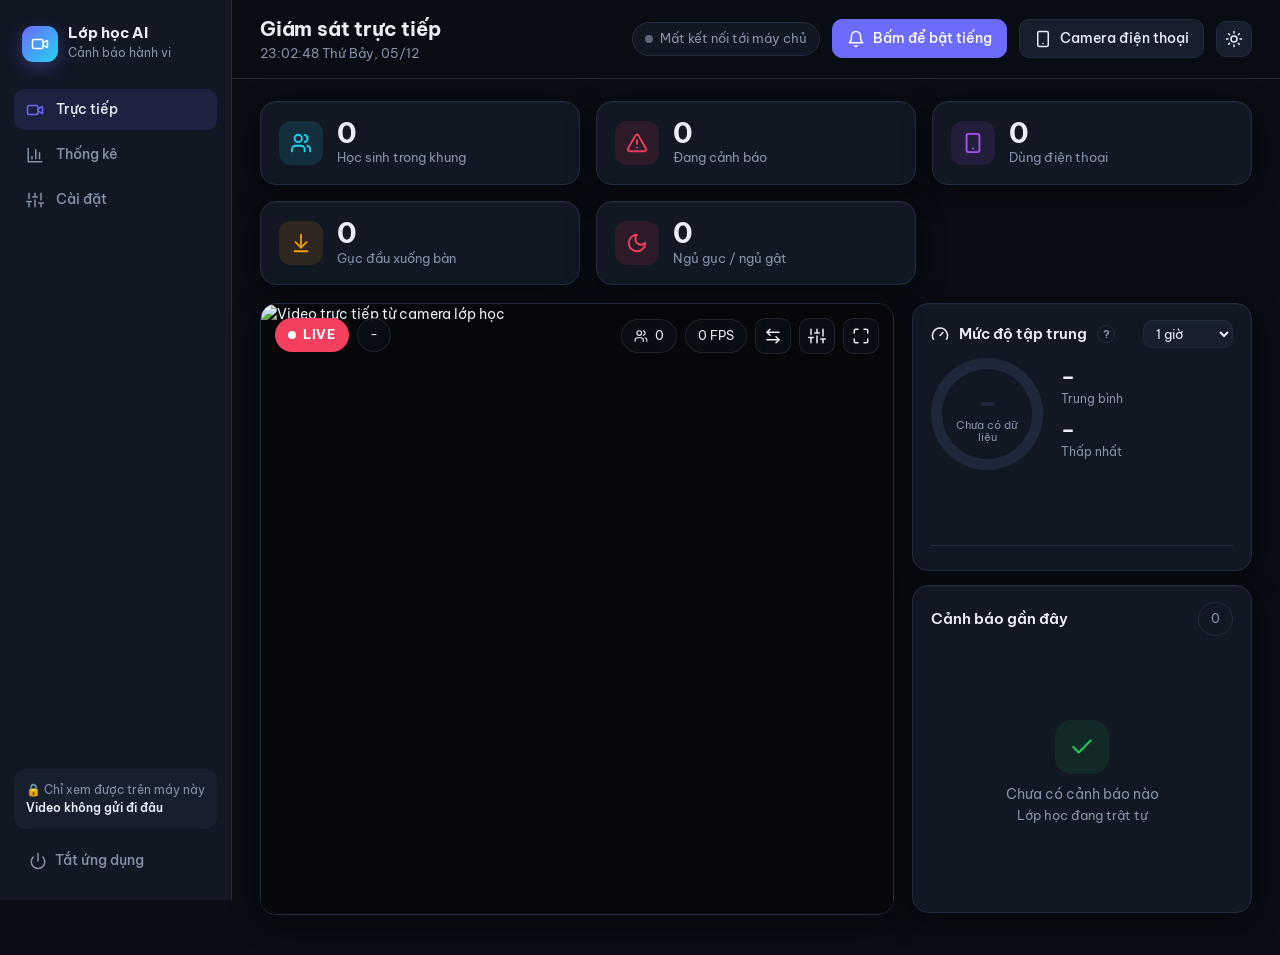
==== web/index.html @ 1ea698a9 "Chỉ số tập trung của lớp (0-100) theo thời gian thực, kèm biểu đồ - Mỗi học sinh chấm 100/50/0 theo " ====
<!doctype html>
<html lang="vi">
<head>
<meta charset="utf-8">
<meta name="viewport" content="width=device-width, initial-scale=1, viewport-fit=cover">
<title>Giám sát lớp học AI</title>
<link rel="preconnect" href="https://fonts.googleapis.com">
<!-- Font tải không chặn: không có Internet thì dùng font hệ thống -->
<link rel="stylesheet" media="print" onload="this.media='all'"
      href="https://fonts.googleapis.com/css2?family=Be+Vietnam+Pro:wght@400;500;600;700&display=swap">
<script>
  try { const t = localStorage.getItem("theme"); if (t) document.documentElement.dataset.theme = t; } catch {}
</script>
<style>
  :root {
    --bg: #090d14; --surface: #111723; --surface-2: #171f2e; --surface-3: #1e283a; --border: #222c3e;
    --text: #e8edf6; --muted: #8592a8; --faint: #5b667a;
    --accent: #6d6afe; --accent-2: #22d3ee; --accent-soft: #6d6afe22;
    --ok: #22c55e; --bad: #f43f5e;
    --phone: #a855f7; --head: #f59e0b; --sleep: #f43f5e;
    --radius: 16px; --shadow: 0 1px 0 #ffffff08 inset, 0 8px 30px #0006;
    color-scheme: dark;
  }
  :root[data-theme="light"] {
    --bg: #f3f5fa; --surface: #ffffff; --surface-2: #f5f7fb; --surface-3: #eceff6; --border: #e3e7ef;
    --text: #0f172a; --muted: #5f6b80; --faint: #98a2b3; --accent-soft: #6d6afe18;
    --shadow: 0 1px 2px #0f172a0d, 0 8px 24px #0f172a0a;
    color-scheme: light;
  }
  * { box-sizing: border-box; }
  html, body { height: 100%; }
  body { margin: 0; background: var(--bg); color: var(--text); font: 14px/1.5 "Be Vietnam Pro", system-ui, -apple-system, "Segoe UI", Roboto, sans-serif;
         -webkit-font-smoothing: antialiased; }
  svg.i { width: 18px; height: 18px; fill: none; stroke: currentColor; stroke-width: 2; stroke-linecap: round; stroke-linejoin: round; flex: none; }
  button, .btn { font: inherit; font-weight: 500; display: inline-flex; align-items: center; justify-content: center; gap: 8px;
         padding: 8px 14px; border-radius: 10px; border: 1px solid var(--border); background: var(--surface-2); color: var(--text);
         cursor: pointer; text-decoration: none; transition: background .15s, border-color .15s, transform .05s; white-space: nowrap; }
  button:hover, .btn:hover { background: var(--surface-3); }
  button:active { transform: translateY(1px); }
  button.primary { background: var(--accent); border-color: var(--accent); color: #fff; }
  button.primary:hover { filter: brightness(1.08); }
  button.icon { padding: 8px; }
  button.ghost { background: transparent; border-color: transparent; }

  /* ---------- Khung trang: menu trái + nội dung */
  .app { display: grid; grid-template-columns: 232px minmax(0, 1fr); min-height: 100vh; }
  .side { position: sticky; top: 0; height: 100vh; display: flex; flex-direction: column; gap: 4px; padding: 20px 14px;
          background: var(--surface); border-right: 1px solid var(--border); }
  .brand { display: flex; align-items: center; gap: 10px; padding: 4px 8px 22px; }
  .logo { width: 36px; height: 36px; border-radius: 11px; display: grid; place-items: center; color: #fff;
          background: linear-gradient(135deg, var(--accent), var(--accent-2)); box-shadow: 0 6px 18px #6d6afe55; }
  .brand b { font-size: 15px; line-height: 1.2; display: block; }
  .brand small { color: var(--muted); font-size: 12px; }
  .nav { display: flex; align-items: center; gap: 12px; padding: 10px 12px; border-radius: 10px; color: var(--muted);
         text-decoration: none; font-weight: 500; transition: .15s; }
  .nav:hover { background: var(--surface-2); color: var(--text); }
  .nav.active { background: var(--accent-soft); color: var(--text); }
  .nav.active svg { color: var(--accent); }
  .nav .count { margin-left: auto; background: var(--bad); color: #fff; font-size: 11px; font-weight: 700; padding: 0 7px; border-radius: 99px; display: none; }
  .side .foot { margin-top: auto; padding: 12px; border-radius: 12px; background: var(--surface-2); font-size: 12px; color: var(--muted); }
  .side .foot b { color: var(--text); font-weight: 600; word-break: break-all; }
  .side .quit { margin-top: 8px; justify-content: flex-start; color: var(--muted); }

  .content { min-width: 0; display: flex; flex-direction: column; }
  .top { position: sticky; top: 0; z-index: 10; display: flex; align-items: center; gap: 12px; flex-wrap: wrap;
         padding: 14px 28px; background: color-mix(in srgb, var(--bg) 82%, transparent); backdrop-filter: blur(12px);
         border-bottom: 1px solid var(--border); }
  .top h1 { font-size: 20px; margin: 0; font-weight: 700; letter-spacing: -.01em; }
  .top .sub { color: var(--muted); font-size: 13px; }
  .top .spacer { flex: 1; }
  .chip { display: inline-flex; align-items: center; gap: 7px; padding: 6px 12px; border-radius: 99px; font-size: 13px; max-width: 320px;
          background: var(--surface); border: 1px solid var(--border); color: var(--muted); font-variant-numeric: tabular-nums; }
  .chip > span:last-child { overflow: hidden; text-overflow: ellipsis; white-space: nowrap; }
  .dot { width: 8px; height: 8px; border-radius: 50%; background: var(--faint); }
  .dot.on { background: var(--ok); box-shadow: 0 0 0 4px #22c55e22; }
  .dot.alarm { background: var(--bad); box-shadow: 0 0 0 4px #f43f5e33; animation: blink 1s infinite; }
  @keyframes blink { 50% { opacity: .35; } }
  .page { padding: 22px 28px 40px; display: none; }
  .page.active { display: block; }

  .card { background: var(--surface); border: 1px solid var(--border); border-radius: var(--radius); box-shadow: var(--shadow); }
  .card-h { display: flex; align-items: center; gap: 10px; padding: 16px 18px 0; }
  .card-h h2 { font-size: 15px; font-weight: 600; margin: 0; }
  .card-h .spacer { flex: 1; }
  .card-b { padding: 16px 18px 18px; }
  .muted { color: var(--muted); }

  /* ---------- KPI */
  .kpis { display: grid; grid-template-columns: repeat(5, minmax(0, 1fr)); gap: 16px; margin-bottom: 18px; }
  .kpi { padding: 16px 18px; display: flex; align-items: center; gap: 14px; }
  .kpi .ic { width: 44px; height: 44px; border-radius: 12px; display: grid; place-items: center; flex: none; }
  .kpi .ic svg { width: 22px; height: 22px; }
  .kpi .v { font-size: 28px; font-weight: 700; line-height: 1.1; font-variant-numeric: tabular-nums; letter-spacing: -.02em; }
  .kpi .l { color: var(--muted); font-size: 13px; }
  .kpi.alarm { border-color: var(--bad); background: linear-gradient(135deg, #f43f5e1a, transparent 60%), var(--surface); }
  .kpi.alarm .v { color: var(--bad); }
  .t-people { background: #22d3ee1f; color: var(--accent-2); }
  .t-warn { background: #f43f5e1f; color: var(--bad); }
  .t-phone { background: #a855f71f; color: var(--phone); }
  .t-head { background: #f59e0b1f; color: var(--head); }
  .t-sleep { background: #f43f5e1f; color: var(--sleep); }

  /* ---------- Video + cảnh báo */
  .live { display: grid; grid-template-columns: minmax(0, 1fr) 400px; gap: 18px; }
  .stage { position: relative; overflow: hidden; padding: 0; background: #000; border-radius: var(--radius); border: 1px solid var(--border);
           box-shadow: var(--shadow); transition: box-shadow .3s, border-color .3s; }
  .stage.alarm { border-color: var(--bad); box-shadow: 0 0 0 3px #f43f5e55, 0 0 40px #f43f5e44; animation: glow 1.6s infinite; }
  @keyframes glow { 50% { box-shadow: 0 0 0 3px #f43f5e22, 0 0 16px #f43f5e22; } }
  .stage img { display: block; width: 100%; height: calc(100vh - 290px); min-height: 320px; object-fit: contain; background: #05070b; }
  .stage:fullscreen img { height: 100vh; }
  .ov { position: absolute; display: flex; gap: 8px; align-items: center; }
  .ov.tl { top: 14px; left: 14px; } .ov.tr { top: 14px; right: 14px; }
  .ov .chip { background: #0b0f17b3; border-color: #ffffff1a; color: #e8edf6; backdrop-filter: blur(8px); }
  .ov button { background: #0b0f17b3; border-color: #ffffff1a; color: #e8edf6; backdrop-filter: blur(8px); }
  .live-badge { background: var(--bad) !important; border-color: transparent !important; color: #fff !important; font-weight: 700; letter-spacing: .05em; }
  .live-badge .dot { background: #fff; animation: blink 1.2s infinite; }
  .banner { position: absolute; left: 14px; right: 14px; bottom: 14px; display: none; gap: 10px; align-items: center; padding: 12px 16px;
            border-radius: 12px; background: #f43f5ee6; color: #fff; font-weight: 600; backdrop-filter: blur(6px); }
  .banner.show { display: flex; }

  .feed-card { display: flex; flex-direction: column; height: calc(100vh - 290px); min-height: 320px; }
  .feed { flex: 1; overflow-y: auto; padding: 12px 12px 14px; display: flex; flex-direction: column; gap: 8px; }
  .ev { display: flex; gap: 12px; padding: 10px; border-radius: 12px; background: var(--surface-2); border: 1px solid var(--border);
        border-left: 3px solid var(--c, var(--accent)); animation: slide .35s ease-out; }
  @keyframes slide { from { opacity: 0; transform: translateY(-6px); background: color-mix(in srgb, var(--c) 25%, var(--surface-2)); } }
  .ev img { width: 104px; height: 64px; object-fit: cover; border-radius: 8px; cursor: zoom-in; background: #000; flex: none; }
  .ev .who { font-weight: 600; }
  .ev .meta { font-size: 12px; color: var(--muted); }
  .tag { display: inline-flex; align-items: center; gap: 5px; padding: 2px 9px; border-radius: 99px; font-size: 12px; font-weight: 600;
         background: color-mix(in srgb, var(--c) 18%, transparent); color: var(--c); }
  .c-phone { --c: var(--phone); } .c-head_down { --c: var(--head); } .c-sleeping { --c: var(--sleep); }
  .empty { margin: auto; text-align: center; color: var(--muted); padding: 30px 10px; }
  .empty .big { width: 54px; height: 54px; margin: 0 auto 10px; border-radius: 16px; display: grid; place-items: center;
                background: #22c55e1a; color: var(--ok); }
  .empty .big svg { width: 26px; height: 26px; }

  /* ---------- Thống kê */
  .stats-grid { display: grid; grid-template-columns: minmax(0, 2fr) minmax(0, 1fr); gap: 18px; }
  .chart { display: flex; align-items: flex-end; gap: 4px; height: 240px; padding-top: 10px; border-bottom: 1px solid var(--border); }
  .bar { flex: 1; display: flex; flex-direction: column-reverse; gap: 2px; min-width: 4px; height: 100%; position: relative; }
  .bar div { width: 100%; border-radius: 4px; }
  .bar:hover::after { content: attr(data-tip); position: absolute; bottom: calc(100% + 6px); left: 50%; transform: translateX(-50%);
        background: var(--surface-3); color: var(--text); border: 1px solid var(--border); font-size: 12px; padding: 4px 8px; border-radius: 6px; white-space: nowrap; z-index: 2; }
  .bar .stub { height: 2px; background: var(--surface-3); }
  .axis { display: flex; justify-content: space-between; font-size: 12px; color: var(--muted); margin-top: 6px; }
  .legend { display: flex; gap: 16px; flex-wrap: wrap; font-size: 13px; color: var(--muted); }
  .legend i { display: inline-block; width: 10px; height: 10px; border-radius: 3px; margin-right: 6px; vertical-align: -1px; }
  .donut-wrap { display: flex; align-items: center; gap: 24px; flex-wrap: wrap; }
  .donut { width: 170px; height: 170px; border-radius: 50%; position: relative; flex: none; }
  .donut::after { content: ""; position: absolute; inset: 24px; border-radius: 50%; background: var(--surface); }
  .donut span { position: absolute; inset: 0; display: grid; place-items: center; z-index: 1; text-align: center; font-size: 12px; color: var(--muted); }
  .donut span b { display: block; font-size: 30px; color: var(--text); line-height: 1; }
  .rows { display: flex; flex-direction: column; gap: 12px; flex: 1; min-width: 160px; }
  .rows .r { display: flex; align-items: center; gap: 10px; }
  .rows .r .n { margin-left: auto; font-weight: 700; font-variant-numeric: tabular-nums; }
  table { width: 100%; border-collapse: collapse; }
  th { text-align: left; color: var(--muted); font-weight: 500; font-size: 12px; text-transform: uppercase; letter-spacing: .04em; padding: 8px 10px; }
  td { padding: 10px; border-top: 1px solid var(--border); font-variant-numeric: tabular-nums; }
  td.num, th.num { text-align: right; }
  .meter { height: 6px; border-radius: 99px; background: var(--surface-3); overflow: hidden; display: flex; min-width: 80px; }
  .meter div { height: 100%; }
  .history td img { width: 72px; height: 44px; object-fit: cover; border-radius: 6px; cursor: zoom-in; display: block; }
  .scroll-x { overflow-x: auto; }

  /* ---------- Cài đặt */
  .settings { display: grid; grid-template-columns: repeat(auto-fill, minmax(400px, 1fr)); gap: 18px; align-items: start; }
  .field { display: flex; align-items: center; gap: 12px; padding: 10px 0; border-top: 1px solid var(--border); }
  .field:first-child { border-top: 0; }
  .field label { flex: 1; }
  .field label.switch { flex: none; }
  .field small { display: block; color: var(--muted); font-size: 12px; }
  input[type=text], input[type=number], select { font: inherit; padding: 9px 12px; border-radius: 10px; border: 1px solid var(--border);
         background: var(--surface-2); color: var(--text); width: 100%; outline: none; transition: border-color .15s; }
  input:focus, select:focus { border-color: var(--accent); }
  input[type=number] { width: 96px; text-align: right; }
  input[type=range] { accent-color: var(--accent); width: 160px; }
  input[type=file] { font: inherit; color: var(--muted); max-width: 100%; }
  .switch { position: relative; width: 42px; height: 24px; flex: none; }
  .switch input { opacity: 0; width: 0; height: 0; }
  .switch span { position: absolute; inset: 0; border-radius: 99px; background: var(--surface-3); border: 1px solid var(--border); cursor: pointer; transition: .2s; }
  .switch span::after { content: ""; position: absolute; width: 18px; height: 18px; left: 2px; top: 2px; border-radius: 50%; background: #fff; transition: .2s; box-shadow: 0 1px 3px #0004; }
  .switch input:checked + span { background: var(--accent); border-color: var(--accent); }
  .switch input:checked + span::after { transform: translateX(18px); }
  .sources { display: grid; grid-template-columns: repeat(2, minmax(0, 1fr)); gap: 10px; }
  .src { display: flex; flex-direction: column; gap: 8px; padding: 14px; border-radius: 12px; border: 1px solid var(--border); background: var(--surface-2); }
  .src .h { display: flex; align-items: center; gap: 8px; font-weight: 600; }
  .src .h svg { color: var(--accent); }
  .src.full { grid-column: 1 / -1; }
  .btns { display: flex; gap: 8px; flex-wrap: wrap; }
  .current { display: flex; align-items: center; gap: 10px; padding: 12px 14px; border-radius: 12px; background: var(--accent-soft); margin-bottom: 12px; }
  .qr { background: #fff; padding: 8px; border-radius: 10px; width: 132px; height: 132px; flex: none; }
  .qr-row { display: flex; gap: 14px; align-items: center; }
  .hint { color: var(--muted); font-size: 12.5px; line-height: 1.55; }
  code { background: var(--surface-3); padding: 1px 6px; border-radius: 5px; font-size: 12px; }
  details summary { cursor: pointer; color: var(--accent); font-size: 13px; }
  .msg { font-size: 13px; min-height: 18px; margin-top: 8px; }
  .msg.ok { color: var(--ok); } .msg.err { color: var(--bad); }
  .steps { margin: 0; padding-left: 18px; color: var(--muted); font-size: 13px; }

  /* ---------- Hộp thoại, thông báo */
  .modal { position: fixed; inset: 0; z-index: 50; display: none; place-items: center; padding: 16px; background: #0009; backdrop-filter: blur(4px); }
  .modal.open { display: grid; }
  .modal .box { background: var(--surface); border: 1px solid var(--border); border-radius: 20px; padding: 26px; text-align: center; max-width: 380px; }
  .modal .box .qr { width: 220px; height: 220px; margin: 14px auto; }
  .modal img.big { max-width: 94vw; max-height: 88vh; border-radius: 12px; }
  .toast { position: fixed; top: 18px; left: 50%; transform: translate(-50%, -16px); z-index: 60; display: flex; align-items: center; gap: 10px;
           padding: 12px 18px; border-radius: 12px; background: var(--bad); color: #fff; font-weight: 600; box-shadow: 0 10px 30px #f43f5e55;
           opacity: 0; visibility: hidden; transition: transform .3s, opacity .3s, visibility .3s; max-width: calc(100vw - 32px); }
  .toast.show { transform: translate(-50%, 0); opacity: 1; visibility: visible; }

  /* ---------- Màn hình nhỏ */
  @media (max-width: 1280px) { .kpis { grid-template-columns: repeat(3, minmax(0, 1fr)); } .live { grid-template-columns: minmax(0, 1fr) 340px; } }
  @media (max-width: 1024px) {
    .live, .stats-grid { grid-template-columns: 1fr; }
    .stage img { height: auto; aspect-ratio: 16 / 9; min-height: 0; }
    .feed-card { height: 460px; }
  }
  @media (max-width: 820px) {
    .app { grid-template-columns: 1fr; }
    .side { position: fixed; top: auto; bottom: 0; left: 0; right: 0; height: auto; z-index: 20; flex-direction: row; justify-content: space-around;
            padding: 6px 8px calc(6px + env(safe-area-inset-bottom)); border-right: 0; border-top: 1px solid var(--border); }
    .brand, .side .foot, .side .quit { display: none; }
    .nav { flex-direction: column; gap: 2px; font-size: 11px; padding: 6px 14px; position: relative; }
    .nav .count { position: absolute; top: 0; right: 6px; margin: 0; }
    .top { padding: 12px 16px; }
    .top .hide-sm, .hide-sm { display: none; }
    .ov.tl .chip:not(.live-badge) { display: none; }
    .page { padding: 16px 16px 96px; }
    .kpis { grid-template-columns: repeat(2, minmax(0, 1fr)); gap: 10px; order: 2; margin: 14px 0 0; }
    #page-live.active { display: flex; flex-direction: column; }
    .kpi { padding: 12px; gap: 10px; } .kpi .ic { width: 36px; height: 36px; } .kpi .v { font-size: 22px; }
    .settings { grid-template-columns: 1fr; }
    .sources { grid-template-columns: 1fr; }
  }
  /* Bảng chỉnh hình trên video */
  .vpanel { position: absolute; top: 58px; right: 14px; width: 290px; padding: 14px; border-radius: 14px; display: none; flex-direction: column; gap: 12px;
            background: #0b0f17e6; border: 1px solid #ffffff1f; color: #e8edf6; backdrop-filter: blur(10px); z-index: 5; }
  .vpanel.open { display: flex; }
  .vpanel .vh { display: flex; justify-content: space-between; align-items: baseline; gap: 8px; }
  .vpanel .muted { font-size: 11.5px; color: #8592a8; }
  .vpanel .vrow { display: flex; gap: 8px; align-items: center; flex-wrap: wrap; }
  .vpanel .vrow button { flex: 1; background: #ffffff12; border-color: #ffffff1f; color: #e8edf6; padding: 7px 8px; font-size: 13px; }
  .vpanel .vrow button.on, #flipBtn.on, #viewBtn.on { background: var(--accent); border-color: var(--accent); color: #fff; }
  .vpanel .vsl label { display: flex; align-items: baseline; gap: 8px; margin-bottom: 4px; font-size: 13px; }
  .vpanel .vsl label b { margin-left: auto; }
  .vpanel .vsl small { display: none; }
  .vpanel input[type=range] { width: 100%; }
  @media (max-width: 820px) { .vpanel { left: 14px; right: 14px; width: auto; } }
  /* Chỉ số tập trung (thẻ gọn bên phải video) */
  .rcol { display: flex; flex-direction: column; gap: 14px; height: calc(100vh - 290px); min-height: 460px; }
  .rcol .feed-card { height: auto; flex: 1; min-height: 0; }
  .focus-card select { width: auto; padding: 4px 8px; font-size: 12.5px; }
  .focus-card .card-h { padding-bottom: 0; }
  .info { width: 18px; height: 18px; border-radius: 50%; display: inline-grid; place-items: center; font-size: 11px; font-weight: 700;
          color: var(--muted); border: 1px solid var(--border); cursor: help; }
  .focus-body { display: grid; grid-template-columns: 112px minmax(0, 1fr); gap: 4px 18px; align-items: center; padding-top: 10px; }
  .fring { --p: 0; --c: var(--surface-3); width: 112px; height: 112px; border-radius: 50%; position: relative; display: grid; place-items: center;
           background: conic-gradient(var(--c) calc(var(--p) * 1%), var(--surface-3) 0); transition: background .6s; }
  .fring::after { content: ""; position: absolute; inset: 11px; border-radius: 50%; background: var(--surface); }
  .fring .fin { position: relative; z-index: 1; text-align: center; line-height: 1.15; }
  .fring .fin b { display: block; font-size: 30px; font-variant-numeric: tabular-nums; letter-spacing: -.02em; color: var(--c); }
  .fring .fin span { font-size: 10.5px; color: var(--muted); display: block; max-width: 70px; }
  .fstats { display: flex; flex-direction: column; gap: 10px; }
  .fstats b { display: block; font-size: 20px; line-height: 1.1; font-variant-numeric: tabular-nums; }
  .fstats span { font-size: 12px; color: var(--muted); }
  .fchart { grid-column: 1 / -1; margin-top: 8px; }
  .fchart .chart { gap: 1px; height: 64px; padding-top: 0; }
  .fchart .bar { min-width: 0; }
  .fchart .bar div { border-radius: 2px 2px 0 0; }
  .fchart .axis { font-size: 11px; }
  @media (max-width: 820px) { .ov.tr .chip { display: none; } }
  @media (max-width: 1024px) { .rcol { height: auto; } .rcol .feed-card { height: 460px; flex: none; } }
</style>
</head>
<body>
<!-- Bộ biểu tượng (vẽ bằng SVG, không cần Internet) -->
<svg width="0" height="0" style="position:absolute">
  <symbol id="i-video" viewBox="0 0 24 24"><path d="m16 13 5.2 3.5a.5.5 0 0 0 .8-.4V7.9a.5.5 0 0 0-.8-.4L16 10.5"/><rect x="2" y="6" width="14" height="12" rx="2"/></symbol>
  <symbol id="i-chart" viewBox="0 0 24 24"><path d="M3 3v18h18"/><path d="M18 17V9"/><path d="M13 17V5"/><path d="M8 17v-3"/></symbol>
  <symbol id="i-sliders" viewBox="0 0 24 24"><path d="M4 21v-7M4 10V3M12 21v-9M12 8V3M20 21v-5M20 12V3M1 14h6M9 8h6M17 16h6"/></symbol>
  <symbol id="i-bell" viewBox="0 0 24 24"><path d="M6 8a6 6 0 0 1 12 0c0 7 3 9 3 9H3s3-2 3-9"/><path d="M10.3 21a1.94 1.94 0 0 0 3.4 0"/></symbol>
  <symbol id="i-bell-off" viewBox="0 0 24 24"><path d="M8.7 3A6 6 0 0 1 18 8a21.3 21.3 0 0 0 .6 5"/><path d="M17 17H3s3-2 3-9a4.67 4.67 0 0 1 .3-1.7"/><path d="M10.3 21a1.94 1.94 0 0 0 3.4 0"/><path d="m2 2 20 20"/></symbol>
  <symbol id="i-phone" viewBox="0 0 24 24"><rect x="5" y="2" width="14" height="20" rx="2"/><path d="M12 18h.01"/></symbol>
  <symbol id="i-max" viewBox="0 0 24 24"><path d="M8 3H5a2 2 0 0 0-2 2v3M21 8V5a2 2 0 0 0-2-2h-3M3 16v3a2 2 0 0 0 2 2h3M16 21h3a2 2 0 0 0 2-2v-3"/></symbol>
  <symbol id="i-download" viewBox="0 0 24 24"><path d="M21 15v4a2 2 0 0 1-2 2H5a2 2 0 0 1-2-2v-4"/><path d="m7 10 5 5 5-5"/><path d="M12 15V3"/></symbol>
  <symbol id="i-users" viewBox="0 0 24 24"><path d="M16 21v-2a4 4 0 0 0-4-4H6a4 4 0 0 0-4 4v2"/><circle cx="9" cy="7" r="4"/><path d="M22 21v-2a4 4 0 0 0-3-3.9M16 3.1a4 4 0 0 1 0 7.8"/></symbol>
  <symbol id="i-alert" viewBox="0 0 24 24"><path d="m21.7 18-8-14a2 2 0 0 0-3.5 0l-8 14A2 2 0 0 0 4 21h16a2 2 0 0 0 1.7-3"/><path d="M12 9v4M12 17h.01"/></symbol>
  <symbol id="i-down" viewBox="0 0 24 24"><path d="M12 17V3"/><path d="m6 11 6 6 6-6"/><path d="M19 21H5"/></symbol>
  <symbol id="i-moon" viewBox="0 0 24 24"><path d="M12 3a6 6 0 0 0 9 9 9 9 0 1 1-9-9Z"/></symbol>
  <symbol id="i-sun" viewBox="0 0 24 24"><circle cx="12" cy="12" r="4"/><path d="M12 2v2M12 20v2M4.9 4.9l1.4 1.4M17.7 17.7l1.4 1.4M2 12h2M20 12h2M6.3 17.7l-1.4 1.4M19.1 4.9l-1.4 1.4"/></symbol>
  <symbol id="i-send" viewBox="0 0 24 24"><path d="m22 2-7 20-4-9-9-4Z"/><path d="M22 2 11 13"/></symbol>
  <symbol id="i-qr" viewBox="0 0 24 24"><rect x="3" y="3" width="7" height="7" rx="1"/><rect x="14" y="3" width="7" height="7" rx="1"/><rect x="3" y="14" width="7" height="7" rx="1"/><path d="M14 14h3v3h-3zM21 14v.01M14 21h.01M17 21h4v-4"/></symbol>
  <symbol id="i-link" viewBox="0 0 24 24"><path d="M10 13a5 5 0 0 0 7.5.5l3-3a5 5 0 0 0-7-7l-1.7 1.7"/><path d="M14 11a5 5 0 0 0-7.5-.5l-3 3a5 5 0 0 0 7 7l1.7-1.7"/></symbol>
  <symbol id="i-upload" viewBox="0 0 24 24"><path d="M21 15v4a2 2 0 0 1-2 2H5a2 2 0 0 1-2-2v-4"/><path d="m17 8-5-5-5 5"/><path d="M12 3v12"/></symbol>
  <symbol id="i-cam" viewBox="0 0 24 24"><path d="M14.5 4h-5L7 7H4a2 2 0 0 0-2 2v9a2 2 0 0 0 2 2h16a2 2 0 0 0 2-2V9a2 2 0 0 0-2-2h-3l-2.5-3z"/><circle cx="12" cy="13" r="3"/></symbol>
  <symbol id="i-power" viewBox="0 0 24 24"><path d="M12 2v10"/><path d="M18.4 6.6a9 9 0 1 1-12.77.04"/></symbol>
  <symbol id="i-flip" viewBox="0 0 24 24"><path d="m8 3-4 4 4 4"/><path d="M4 7h16"/><path d="m16 21 4-4-4-4"/><path d="M20 17H4"/></symbol>
  <symbol id="i-rotate" viewBox="0 0 24 24"><path d="M21 12a9 9 0 1 1-3-6.7L21 8"/><path d="M21 3v5h-5"/></symbol>
  <symbol id="i-check" viewBox="0 0 24 24"><path d="M20 6 9 17l-5-5"/></symbol>
  <symbol id="i-play" viewBox="0 0 24 24"><path d="m6 3 14 9-14 9z"/></symbol>
  <symbol id="i-gauge" viewBox="0 0 24 24"><path d="m12 14 4-4"/><path d="M3.3 19a10 10 0 1 1 17.4 0"/></symbol>
</svg>

<div class="app">
  <nav class="side">
    <div class="brand">
      <div class="logo"><svg class="i"><use href="#i-video"/></svg></div>
      <div><b>Lớp học AI</b><small>Cảnh báo hành vi</small></div>
    </div>
    <a class="nav" href="#live" data-view="live"><svg class="i"><use href="#i-video"/></svg>Trực tiếp<span class="count" id="navCount">0</span></a>
    <a class="nav" href="#stats" data-view="stats"><svg class="i"><use href="#i-chart"/></svg>Thống kê</a>
    <a class="nav" href="#settings" data-view="settings"><svg class="i"><use href="#i-sliders"/></svg>Cài đặt</a>
    <div class="foot">🔒 Chỉ xem được trên máy này<br><b>Video không gửi đi đâu</b></div>
    <button class="ghost danger quit" onclick="quitApp()" title="Tắt hẳn ứng dụng"><svg class="i"><use href="#i-power"/></svg><span>Tắt ứng dụng</span></button>
  </nav>

  <div class="content">
    <header class="top">
      <div><h1 id="title">Giám sát trực tiếp</h1><div class="sub hide-sm" id="clock"></div></div>
      <div class="spacer"></div>
      <span class="chip"><span class="dot" id="dot"></span><span id="srcName">Đang kết nối...</span></span>
      <button id="soundBtn" title="Âm thanh cảnh báo"><svg class="i"><use href="#i-bell"/></svg><span>Âm thanh</span></button>
      <button class="hide-sm" onclick="openQR()"><svg class="i"><use href="#i-phone"/></svg>Camera điện thoại</button>
      <button class="icon" id="themeBtn" title="Đổi giao diện sáng/tối"><svg class="i"><use href="#i-sun"/></svg></button>
    </header>

    <!-- ================= TRỰC TIẾP ================= -->
    <section class="page" id="page-live">
      <div class="kpis">
        <div class="card kpi"><div class="ic t-people"><svg class="i"><use href="#i-users"/></svg></div><div><div class="v" id="sPeople">0</div><div class="l">Học sinh trong khung</div></div></div>
        <div class="card kpi" id="cardWarn"><div class="ic t-warn"><svg class="i"><use href="#i-alert"/></svg></div><div><div class="v" id="sWarn">0</div><div class="l">Đang cảnh báo</div></div></div>
        <div class="card kpi"><div class="ic t-phone"><svg class="i"><use href="#i-phone"/></svg></div><div><div class="v" id="c-phone">0</div><div class="l">Dùng điện thoại</div></div></div>
        <div class="card kpi"><div class="ic t-head"><svg class="i"><use href="#i-down"/></svg></div><div><div class="v" id="c-head_down">0</div><div class="l">Gục đầu xuống bàn</div></div></div>
        <div class="card kpi"><div class="ic t-sleep"><svg class="i"><use href="#i-moon"/></svg></div><div><div class="v" id="c-sleeping">0</div><div class="l">Ngủ gục / ngủ gật</div></div></div>
      </div>

      <div class="live">
        <div class="stage" id="stage">
          <img src="/video" alt="Video trực tiếp từ camera lớp học">
          <div class="ov tl"><span class="chip live-badge"><span class="dot"></span>LIVE</span><span class="chip"><span id="ovSrc">-</span></span></div>
          <div class="ov tr"><span class="chip" title="Số học sinh trong khung hình"><svg class="i" style="width:14px;height:14px"><use href="#i-users"/></svg><span id="ovPeople">0</span></span><span class="chip" id="fps">0 FPS</span>
            <button class="icon" id="flipBtn" onclick="setView({flip_h: !view.flip_h})" title="Lật ngang hình (khi hình bị ngược trái-phải)"><svg class="i"><use href="#i-flip"/></svg></button>
            <button class="icon" id="viewBtn" onclick="$('viewPanel').classList.toggle('open')" title="Chỉnh hình: xoay, lật, độ sáng, phóng to"><svg class="i"><use href="#i-sliders"/></svg></button>
            <button class="icon" onclick="fullscreen()" title="Toàn màn hình (chiếu lên máy chiếu)"><svg class="i"><use href="#i-max"/></svg></button></div>
          <div class="vpanel" id="viewPanel">
            <div class="vh"><b>Chỉnh hình</b><span class="muted">nhớ riêng cho từng camera</span></div>
            <div class="vrow"><button id="vFlipH" onclick="setView({flip_h: !view.flip_h})"><svg class="i"><use href="#i-flip"/></svg>Lật ngang</button>
              <button id="vFlipV" onclick="setView({flip_v: !view.flip_v})"><svg class="i" style="transform:rotate(90deg)"><use href="#i-flip"/></svg>Lật dọc</button></div>
            <div class="vrow"><button onclick="setView({rotate: (view.rotate + 270) % 360})"><svg class="i" style="transform:scaleX(-1)"><use href="#i-rotate"/></svg>Xoay trái</button>
              <button onclick="setView({rotate: (view.rotate + 90) % 360})"><svg class="i"><use href="#i-rotate"/></svg>Xoay phải</button>
              <span class="chip" id="vRot">0°</span></div>
            <div class="vsl"><label>Độ sáng <b id="vBrV">0</b><small>Phòng tối, ngược sáng</small></label><input type="range" id="vBr" min="-80" max="80" step="5"></div>
            <div class="vsl"><label>Phóng to giữa khung <b id="vZmV">1.0×</b><small>Học sinh ngồi xa trông nhỏ</small></label><input type="range" id="vZm" min="1" max="3" step="0.1"></div>
            <div class="vrow"><button class="ghost" onclick="setView({flip_h:false, flip_v:false, rotate:0, brightness:0, zoom:1})">Đặt lại</button></div>
          </div>
          <div class="banner" id="banner"><svg class="i"><use href="#i-alert"/></svg><span id="bannerText"></span></div>
        </div>

        <div class="rcol">
          <div class="card focus-card" id="focusCard">
            <div class="card-h"><svg class="i"><use href="#i-gauge"/></svg><h2>Mức độ tập trung</h2>
              <span class="info" title="Chỉ số tham khảo: mỗi học sinh được chấm 100% khi bình thường, 50% khi có dấu hiệu chưa đủ lâu để cảnh báo, 0% khi đang bị cảnh báo. Điểm của lớp là trung bình các bạn trong khung hình. Chưa được kiểm chứng với đánh giá của giáo viên.">?</span>
              <div class="spacer"></div>
              <select id="fcRange" onchange="loadFocus()">
                <option value="30">30 phút</option><option value="60" selected>1 giờ</option><option value="180">3 giờ</option><option value="480">8 giờ</option><option value="1440">Cả ngày</option></select></div>
            <div class="card-b focus-body">
              <div class="fring" id="fRing"><div class="fin"><b id="fNow">–</b><span id="fLabel">Chưa có dữ liệu</span></div></div>
              <div class="fstats">
                <div><b id="fAvg">–</b><span>Trung bình</span></div>
                <div><b id="fLow">–</b><span id="fLowT">Thấp nhất</span></div>
              </div>
              <div class="fchart"><div class="chart" id="fChart"></div><div class="axis" id="fAxis"></div></div>
            </div>
          </div>
          <div class="card feed-card">
            <div class="card-h"><h2>Cảnh báo gần đây</h2><div class="spacer"></div><span class="chip" id="feedCount">0</span></div>
            <div class="feed" id="feed">
              <div class="empty"><div class="big"><svg class="i"><use href="#i-check"/></svg></div>Chưa có cảnh báo nào<br><span class="hint">Lớp học đang trật tự</span></div>
            </div>
          </div>
        </div>
      </div>
    </section>

    <!-- ================= THỐNG KÊ ================= -->
    <section class="page" id="page-stats">
      <div class="stats-grid">
          <div class="card">
            <div class="card-h"><h2>Cảnh báo theo phút</h2><div class="spacer"></div>
              <div class="legend"><span><i style="background:var(--phone)"></i>Điện thoại</span><span><i style="background:var(--head)"></i>Gục đầu</span><span><i style="background:var(--sleep)"></i>Ngủ gục</span></div></div>
            <div class="card-b"><div class="chart" id="chart"></div><div class="axis" id="axis"></div></div>
          </div>
          <div class="card">
            <div class="card-h"><h2>Tỉ lệ hành vi</h2></div>
            <div class="card-b donut-wrap">
              <div class="donut" id="donut"><span><div><b id="donutTotal">0</b>cảnh báo</div></span></div>
              <div class="rows" id="donutRows"></div>
            </div>
          </div>
      </div>

      <div class="stats-grid" style="margin-top:18px">
          <div class="card">
            <div class="card-h"><h2>Lịch sử cảnh báo</h2><div class="spacer"></div>
              <a class="btn" href="/api/events.csv"><svg class="i"><use href="#i-download"/></svg>Tải nhật ký Excel</a></div>
            <div class="card-b scroll-x"><table class="history"><thead><tr><th>Ảnh</th><th>Thời gian</th><th>Học sinh</th><th>Hành vi</th><th class="num">Kéo dài</th></tr></thead>
              <tbody id="historyBody"><tr><td colspan="5" class="muted" style="text-align:center;padding:30px">Chưa có cảnh báo</td></tr></tbody></table></div>
          </div>
          <div class="card">
            <div class="card-h"><h2>Học sinh cần chú ý</h2></div>
            <div class="card-b scroll-x"><table><thead><tr><th>Học sinh</th><th>Phân bố</th><th class="num">Tổng</th></tr></thead>
              <tbody id="topBody"><tr><td colspan="3" class="muted" style="text-align:center;padding:30px">Chưa có cảnh báo</td></tr></tbody></table></div>
          </div>
        </div>
    </section>

    <!-- ================= CÀI ĐẶT ================= -->
    <section class="page" id="page-settings">
      <div class="settings">
        <div class="card" style="grid-column: 1 / -1">
          <div class="card-h"><svg class="i"><use href="#i-cam"/></svg><h2>Nguồn camera</h2></div>
          <div class="card-b">
            <div class="current"><span class="dot on"></span>Đang dùng: <b id="curSrc">-</b></div>
            <div class="sources">
              <div class="src">
                <div class="h"><svg class="i"><use href="#i-video"/></svg>Webcam / camera USB</div>
                <div class="hint">Camera của laptop hoặc camera cắm cổng USB.</div>
                <div class="btns" id="camBtns"></div>
              </div>
              <div class="src">
                <div class="h"><svg class="i"><use href="#i-phone"/></svg>Camera điện thoại <span class="tag c-head_down" style="--c:var(--ok)">không cần cài app</span></div>
                <div class="qr-row"><img class="qr" id="phoneQR" alt="Mã QR mở trang camera điện thoại">
                  <div class="hint">Dùng điện thoại <b>cùng Wi-Fi</b> quét mã rồi bấm <b>Bắt đầu</b>.<br>
                    Trình duyệt báo “không an toàn” thì chọn <i>Nâng cao → Tiếp tục</i>, vì đây là chứng chỉ tự tạo trong mạng nội bộ.
                    <div id="phoneUrl" style="word-break:break-all;margin-top:6px"></div></div></div>
              </div>
              <div class="src">
                <div class="h"><svg class="i"><use href="#i-link"/></svg>Camera IP / camera lớp học</div>
                <input type="text" id="ipUrl" placeholder="rtsp://admin:matkhau@192.168.1.64:554/...">
                <div class="btns"><button class="primary" onclick="setSource($('ipUrl').value)">Kết nối</button></div>
                <details class="hint"><summary>Địa chỉ mẫu theo hãng</summary>
                  <p>App <b>IP Webcam</b> (Android): <code>http://IP:8080/video</code><br>
                     App <b>DroidCam</b>: <code>http://IP:4747/video</code><br>
                     <b>Hikvision</b>: <code>rtsp://admin:matkhau@IP:554/Streaming/Channels/101</code><br>
                     <b>Dahua / KBVision</b>: <code>rtsp://admin:matkhau@IP:554/cam/realmonitor?channel=1&amp;subtype=0</code><br>
                     <b>Imou / Ezviz</b>: bật RTSP trong app, mật khẩu là mã xác minh in dưới camera.</p></details>
              </div>
              <div class="src">
                <div class="h"><svg class="i"><use href="#i-upload"/></svg>Video có sẵn</div>
                <div class="hint">Dùng để demo, video tự phát lặp lại.</div>
                <input type="file" id="videoFile" accept="video/*">
                <div class="btns"><button onclick="uploadVideo()"><svg class="i"><use href="#i-play"/></svg>Tải lên &amp; chạy</button></div>
              </div>
            </div>
            <div class="msg" id="srcMsg"></div>
          </div>
        </div>

        <div class="card">
          <div class="card-h"><svg class="i"><use href="#i-gauge"/></svg><h2>Độ nhạy</h2></div>
          <div class="card-b">
            <div class="field"><label>Ngưỡng gục đầu<small>Cao hơn thì nhạy hơn (dễ báo hơn)</small></label>
              <input type="range" id="head_down_ratio" min="0.05" max="0.4" step="0.01"><b id="v-head_down_ratio" style="width:36px;text-align:right"></b></div>
            <div class="field"><label>Dùng điện thoại sau<small>giây</small></label><input type="number" id="phone_seconds" min="0.5" step="0.5"></div>
            <div class="field"><label>Gục đầu sau<small>giây</small></label><input type="number" id="head_down_seconds" min="1" step="0.5"></div>
            <div class="field"><label>Coi là ngủ gục sau<small>giây gục đầu liên tục</small></label><input type="number" id="sleeping_seconds" min="2" step="1"></div>
            <div class="field"><label>Không báo lại cùng học sinh trong<small>giây</small></label><input type="number" id="cooldown" min="0" step="1"></div>
            <div class="field"><label>Chế độ nhìn<small>Cả lớp thì chậm hơn khoảng 3 lần</small></label>
              <select id="imgsz" style="width:210px">
                <option value="640">Gần (1–5 học sinh)</option>
                <option value="960">Vừa (nửa lớp)</option>
                <option value="1280">Cả lớp học</option>
              </select></div>
            <div class="btns" style="margin-top:8px"><button class="primary" onclick="saveSettings('setMsg')"><svg class="i"><use href="#i-check"/></svg>Lưu</button></div>
            <div class="msg" id="setMsg"></div>
          </div>
        </div>

        <div class="card">
          <div class="card-h"><svg class="i"><use href="#i-bell"/></svg><h2>Âm thanh cảnh báo</h2></div>
          <div class="card-b">
            <div class="field"><label>Loa của máy chạy hệ thống<small>Máy tính đặt trong lớp</small></label>
              <button class="ghost icon" onclick="post('/api/sound/test', { behavior: 'phone' })" title="Thử"><svg class="i"><use href="#i-play"/></svg></button>
              <label class="switch"><input type="checkbox" id="server_sound"><span></span></label></div>
            <div class="field"><label>Thiết bị đang xem trang này<small>Laptop / điện thoại giáo viên. Nếu mở ngay trên máy chạy hệ thống thì chỉ loa máy phát, để không nghe 2 lần</small></label>
              <button class="ghost icon" onclick="unlockAudio(); setTimeout(() => beep('sleeping'), 100)" title="Thử"><svg class="i"><use href="#i-play"/></svg></button>
              <label class="switch"><input type="checkbox" id="pageSound"><span></span></label></div>
            <div class="field"><label>Đọc cảnh báo bằng giọng nói<small>Tắt thì chỉ kêu chuông</small></label>
              <label class="switch"><input type="checkbox" id="voiceChk"><span></span></label></div>
            <div class="field" style="flex-wrap:wrap"><label>Nghe thử trên thiết bị này</label>
              <div class="btns">
                <button onclick="unlockAudio(); playVoice('phone')"><svg class="i"><use href="#i-phone"/></svg>Điện thoại</button>
                <button onclick="unlockAudio(); playVoice('sleeping')"><svg class="i"><use href="#i-moon"/></svg>Ngủ gật</button>
                <button onclick="unlockAudio(); playVoice('head_down')"><svg class="i"><use href="#i-down"/></svg>Gục xuống bàn</button>
              </div>
            </div>
            <div class="hint" style="margin-top:8px">Chuông “ding-dong” rồi giọng đọc: “Có học sinh dùng điện thoại”, “Có học sinh ngủ gật”, “Có học sinh nằm gục xuống bàn”.
              Giọng đọc là file có sẵn nên không cần Internet. Đổi giọng: <code>python scripts/make_voices.py --voice vi-VN-NamMinhNeural</code></div>
            <div class="msg" id="soundMsg"></div>
          </div>
        </div>

        <div class="card">
          <div class="card-h"><svg class="i"><use href="#i-download"/></svg><h2>Lưu trữ</h2><div class="spacer"></div><span class="chip" id="usage">-</span></div>
          <div class="card-b">
            <div class="field"><label>Lưu ảnh khi có cảnh báo<small>Để xem lại trong lịch sử. Tắt thì không lưu ảnh nào</small></label>
              <label class="switch"><input type="checkbox" id="save_snapshots"><span></span></label></div>
            <div class="field"><label>Tự xoá ảnh cũ hơn<small>ngày</small></label><input type="number" id="keep_days" min="1" step="1"></div>
            <div class="field"><label>Dung lượng tối đa<small>MB. Vượt mức thì tự xoá ảnh cũ nhất trước</small></label><input type="number" id="max_storage_mb" min="50" step="50"></div>
            <div class="btns" style="margin-top:8px"><button class="primary" onclick="saveSettings('storeMsg')"><svg class="i"><use href="#i-check"/></svg>Lưu</button>
              <button class="danger" onclick="clearStorage()"><svg class="i"><use href="#i-alert"/></svg>Xoá hết ảnh</button></div>
            <div class="hint" style="margin-top:8px">App tự dọn 30 phút một lần, gồm cả video demo đã tải lên. Nhật ký Excel (.csv) không bị xoá.</div>
            <div class="msg" id="storeMsg"></div>
          </div>
        </div>

        <div class="card">
          <div class="card-h"><svg class="i"><use href="#i-send"/></svg><h2>Thông báo Telegram</h2></div>
          <div class="card-b">
            <ol class="steps"><li>Trên Telegram, nhắn cho <b>@BotFather</b> lệnh <code>/newbot</code> và copy token.</li>
              <li>Mở bot vừa tạo và bấm <b>Start</b>.</li><li>Dán token vào đây và bấm “Tìm chat ID”.</li></ol>
            <div class="field"><input type="text" id="telegram_token" placeholder="Token bot, ví dụ 123456:ABC..."></div>
            <div class="field"><input type="text" id="telegram_chat_id" placeholder="Chat ID"><button onclick="findChat()">Tìm chat ID</button></div>
            <div class="btns"><button class="primary" onclick="saveSettings('tgMsg')"><svg class="i"><use href="#i-check"/></svg>Lưu</button>
              <button onclick="testTelegram()"><svg class="i"><use href="#i-send"/></svg>Gửi thử</button></div>
            <div class="msg" id="tgMsg"></div>
          </div>
        </div>

      </div>
    </section>
  </div>
</div>

<div class="modal" id="qrModal" onclick="this.classList.remove('open')">
  <div class="box" onclick="event.stopPropagation()">
    <h2 style="margin:0">Điện thoại làm camera</h2>
    <img class="qr" id="lanQR" alt="Mã QR">
    <p class="hint">Điện thoại dùng <b>cùng Wi-Fi</b> với máy này quét mã, bấm <b>Bắt đầu</b>.<br>
      Trình duyệt báo “không an toàn” thì chọn <i>Nâng cao → Tiếp tục</i>.<br>
      Điện thoại chỉ gửi hình, không xem được gì. Mã đổi mỗi lần mở app.<br>
      Không kết nối được? Trên Windows, khi có hộp thoại tường lửa hãy chọn <b>Allow</b>.</p>
    <button onclick="$('qrModal').classList.remove('open')">Đóng</button>
  </div>
</div>
<div class="modal" id="imgModal" onclick="this.classList.remove('open')"><img class="big" id="bigImg" alt="Ảnh chụp lúc cảnh báo"></div>
<div class="toast" id="toast"><svg class="i"><use href="#i-alert"/></svg><span id="toastText"></span></div>

<script>
const $ = id => document.getElementById(id);
const COLORS = { phone: "var(--phone)", head_down: "var(--head)", sleeping: "var(--sleep)" };
const SHORT = { phone: "Điện thoại", head_down: "Gục đầu", sleeping: "Ngủ gục" };
const ICON = { phone: "i-phone", head_down: "i-down", sleeping: "i-moon" };
const icon = (id, size = 14) => `<svg class="i" style="width:${size}px;height:${size}px"><use href="#${id}"/></svg>`;
let lastId = 0, sound = false, info = null, toastTimer, allEvents = [];

async function api(url, opts = {}) {
  const r = await fetch(url, opts);
  const data = await r.json().catch(() => ({}));
  if (!r.ok) throw new Error(data.detail || r.statusText);
  return data;
}
const post = (url, body) => api(url, { method: "POST", headers: { "Content-Type": "application/json" }, body: JSON.stringify(body) });
function msg(id, text, ok) { const el = $(id); el.textContent = text; el.className = "msg " + (ok ? "ok" : "err"); }

// ---------- chuyển trang
const TITLES = { live: "Giám sát trực tiếp", stats: "Thống kê", settings: "Cài đặt" };
function route() {
  const view = (location.hash || "#live").slice(1);
  const v = TITLES[view] ? view : "live";
  document.querySelectorAll(".page").forEach(p => p.classList.toggle("active", p.id === "page-" + v));
  document.querySelectorAll(".nav").forEach(n => n.classList.toggle("active", n.dataset.view === v));
  $("title").textContent = TITLES[v];
  if (v === "stats") loadStats();
  if (v === "settings") loadInfo();
}
addEventListener("hashchange", route);

// ---------- giao diện sáng / tối
function renderTheme() {
  const light = document.documentElement.dataset.theme === "light";
  $("themeBtn").innerHTML = icon(light ? "i-moon" : "i-sun", 18);
}
$("themeBtn").onclick = () => {
  const t = document.documentElement.dataset.theme === "light" ? "dark" : "light";
  document.documentElement.dataset.theme = t;
  try { localStorage.setItem("theme", t); } catch {}
  renderTheme();
};

// ---------- đồng hồ
setInterval(() => $("clock").textContent = new Date().toLocaleString("vi-VN", { weekday: "long", hour: "2-digit", minute: "2-digit", second: "2-digit", day: "2-digit", month: "2-digit" }), 1000);

// ---------- âm thanh cảnh báo (Web Audio + giọng nói, không cần file mp3)
// Trình duyệt chỉ cho phát âm thanh sau lần chạm/bấm đầu tiên vào trang.
const TONES = { phone: [1000, 2], head_down: [800, 2], sleeping: [1300, 3] };
const load = (k, d) => { try { const v = localStorage.getItem(k); return v === null ? d : v === "1"; } catch { return d; } };
const save = (k, v) => { try { localStorage.setItem(k, v ? "1" : "0"); } catch {} };
let audioCtx, voice = load("voice", true);
sound = load("sound", true);

function unlockAudio() {
  if (!audioCtx) audioCtx = new (window.AudioContext || window.webkitAudioContext)();
  if (audioCtx.state === "suspended") audioCtx.resume();
}
["click", "touchstart", "keydown"].forEach(ev => document.addEventListener(ev, unlockAudio, { once: true }));
const audioLocked = () => !audioCtx || audioCtx.state !== "running";

function renderSoundBtn() {
  const label = !sound ? "Tắt tiếng" : audioLocked() ? "Bấm để bật tiếng" : "Âm thanh bật";
  $("soundBtn").innerHTML = icon(sound ? "i-bell" : "i-bell-off", 18) + `<span class="hide-sm">${label}</span>`;
  $("soundBtn").classList.toggle("primary", sound && audioLocked());
}
$("soundBtn").onclick = () => {
  const wasLocked = audioLocked();
  unlockAudio();
  if (sound && wasLocked) { setTimeout(() => { renderSoundBtn(); beep("phone"); }, 100); return; }
  sound = !sound; save("sound", sound); renderSoundBtn();
  if (sound) beep("phone");
};
setInterval(renderSoundBtn, 1000);

function beep(behavior) {
  if (!sound || audioLocked()) return false;
  const [freq, n] = TONES[behavior] || [1000, 2];
  for (let i = 0; i < n; i++) {
    const t = audioCtx.currentTime + i * 0.28, o = audioCtx.createOscillator(), g = audioCtx.createGain();
    o.frequency.value = freq; o.connect(g); g.connect(audioCtx.destination);
    g.gain.setValueAtTime(0.0001, t); g.gain.exponentialRampToValueAtTime(0.35, t + 0.02);
    g.gain.exponentialRampToValueAtTime(0.0001, t + 0.2);
    o.start(t); o.stop(t + 0.22);
  }
  return true;
}
// Giọng đọc tiếng Việt tạo sẵn (web/sounds/*.wav: chuông + "Có học sinh dùng điện thoại"...)
const voiceBuf = {};
let playing = Promise.resolve();
async function loadVoice(behavior) {
  if (!(behavior in voiceBuf)) {
    voiceBuf[behavior] = fetch(`/sounds/${behavior}.wav`).then(r => r.ok ? r.arrayBuffer() : Promise.reject())
      .then(buf => audioCtx.decodeAudioData(buf)).catch(() => null);
  }
  return voiceBuf[behavior];
}
function playVoice(behavior) {
  // Xếp hàng: phát xong câu này mới phát câu sau, không chồng tiếng
  playing = playing.then(async () => {
    const buf = await loadVoice(behavior);
    if (!buf) { beep(behavior); return; }  // chưa có file giọng đọc -> kêu bíp
    const src = audioCtx.createBufferSource();
    src.buffer = buf; src.connect(audioCtx.destination); src.start();
    await new Promise(res => src.onended = res);
  });
}
// Mở trang ngay trên máy chạy hệ thống mà loa máy đã bật thì trang không phát nữa,
// tránh nghe 2 lần lệch nhau.
const onServer = ["localhost", "127.0.0.1"].includes(location.hostname);
function alertSound(events) {
  if (!sound) return;
  if (onServer && info?.settings?.server_sound) return;
  if (audioLocked()) { toast("Bấm vào trang để bật âm thanh cảnh báo"); return; }
  for (const b of new Set(events.map(e => e.behavior))) voice ? playVoice(b) : beep(b);
}
function toast(text) {
  $("toastText").textContent = text; $("toast").classList.add("show");
  clearTimeout(toastTimer); toastTimer = setTimeout(() => $("toast").classList.remove("show"), 4000);
}

// ---------- cập nhật trạng thái mỗi giây
function viewBusy_pending() { return document.activeElement === $("vBr") || document.activeElement === $("vZm"); }
// ------------------------------------------------------------------ chỉ số tập trung
const fColor = v => v >= 80 ? "var(--ok)" : v >= 55 ? "var(--head)" : "var(--bad)";
const fLabel = v => v == null ? "Chưa có dữ liệu" : v >= 80 ? "Tập trung tốt" : v >= 55 ? "Trung bình" : "Dễ mất tập trung";
function renderFocusNow(v) {
  const ring = $("fRing");
  ring.style.setProperty("--p", v == null ? 0 : v);
  ring.style.setProperty("--c", v == null ? "var(--surface-3)" : fColor(v));
  $("fNow").textContent = v == null ? "–" : v;
  $("fLabel").textContent = fLabel(v);
}
async function loadFocus() {
  const d = await api("/api/focus?minutes=" + $("fcRange").value).catch(() => null);
  if (!d) return;
  $("fAvg").textContent = d.avg == null ? "–" : d.avg + "%";
  $("fLow").textContent = d.low ? Math.round(d.low.score) + "%" : "–";
  $("fLowT").textContent = d.low ? "Thấp nhất lúc " + d.low.label : "Thấp nhất";
  $("fChart").innerHTML = d.points.map(p => p.score == null
    ? `<div class="bar" data-tip="${p.label}: không có học sinh"><div class="stub"></div></div>`
    : `<div class="bar" data-tip="${p.label}: ${Math.round(p.score)}% (${p.students} học sinh)"><div style="height:${Math.max(p.score, 3)}%;background:${fColor(p.score)}"></div></div>`).join("");
  const n = d.points.length;
  $("fAxis").innerHTML = [0, .25, .5, .75, 1].map(f => `<span>${d.points[Math.min(n - 1, Math.round(f * (n - 1)))].label}</span>`).join("");
}
setInterval(() => { if (!document.hidden && $("page-live").classList.contains("active")) loadFocus(); }, 10000);

// ------------------------------------------------------------------ chỉnh hình camera
let view = { flip_h: false, flip_v: false, rotate: 0, brightness: 0, zoom: 1 }, viewBusy = 0;
function renderView() {
  $("flipBtn").classList.toggle("on", view.flip_h);
  $("vFlipH").classList.toggle("on", view.flip_h);
  $("vFlipV").classList.toggle("on", view.flip_v);
  $("viewBtn").classList.toggle("on", view.rotate || view.flip_v || view.brightness || view.zoom > 1);
  $("vRot").textContent = view.rotate + "°";
  if (document.activeElement !== $("vBr")) $("vBr").value = view.brightness;
  if (document.activeElement !== $("vZm")) $("vZm").value = view.zoom;
  $("vBrV").textContent = (view.brightness > 0 ? "+" : "") + view.brightness;
  $("vZmV").textContent = Number(view.zoom).toFixed(1) + "×";
}
async function setView(patch) {
  view = { ...view, ...patch }; renderView();  // hiện ngay, không chờ máy chủ
  const mine = ++viewBusy;
  try { const r = await post("/api/view", view); if (mine === viewBusy) { view = r.view; renderView(); } }
  catch (e) { toast(e.message); }
}
$("vBr").oninput = e => setView({ brightness: Number(e.target.value) });
$("vZm").oninput = e => setView({ zoom: Number(e.target.value) });

async function poll() {
  try {
    const s = await api("/api/status?after=" + lastId);
    const src = s.source || "Chưa chọn camera";
    $("srcName").textContent = src; $("ovSrc").textContent = src; $("curSrc").textContent = src;
    $("fps").textContent = s.fps + " FPS";
    $("ovPeople").textContent = s.people;
    renderFocusNow(s.focus);
    if (s.view && !viewBusy_pending()) { view = s.view; renderView(); }
    $("dot").className = "dot " + (s.warning ? "alarm" : s.source ? "on" : "");
    $("sPeople").textContent = s.people;
    $("sWarn").textContent = s.warning;
    $("cardWarn").classList.toggle("alarm", s.warning > 0);
    $("stage").classList.toggle("alarm", s.warning > 0);
    $("banner").classList.toggle("show", s.announcements.length > 0);
    $("bannerText").textContent = s.announcements.join("  ·  ");
    $("navCount").style.display = s.warning ? "inline-block" : "none";
    $("navCount").textContent = s.warning;
    for (const k in s.counts) $("c-" + k).textContent = s.counts[k];
    if (s.events.length) {
      if (lastId) { toast([...new Set(s.events.map(x => x.text))].join(" · ")); alertSound(s.events); }
      s.events.forEach(addEvent);
      lastId = s.events[s.events.length - 1].id;
      if ($("page-stats").classList.contains("active")) loadStats();
    }
  } catch (e) { $("srcName").textContent = "Mất kết nối tới máy chủ"; $("dot").className = "dot"; }
}
function addEvent(e) {
  allEvents.push(e);
  const feed = $("feed");
  if (feed.querySelector(".empty")) feed.innerHTML = "";
  const div = document.createElement("div");
  div.className = "ev c-" + e.behavior;
  div.innerHTML = `${e.snapshot ? `<img src="${e.snapshot}" alt="" onerror="this.style.visibility='hidden'" onclick="zoom('${e.snapshot}')">` : ""}
    <div style="min-width:0"><span class="tag">${icon(ICON[e.behavior], 12)}${e.name}</span>
    <div class="who" style="margin-top:6px">Học sinh #${e.student} <span class="meta">· ${Math.round(e.duration)} giây</span></div>
    <div class="meta">${e.time.slice(11)} · ${e.time.slice(8, 10)}/${e.time.slice(5, 7)}</div></div>`;
  feed.prepend(div);
  while (feed.children.length > 100) feed.lastChild.remove();
  $("feedCount").textContent = allEvents.length;
}
function zoom(src) { $("bigImg").src = src; $("imgModal").classList.add("open"); }
function fullscreen() { const s = $("stage"); document.fullscreenElement ? document.exitFullscreen() : s.requestFullscreen?.(); }

// ---------- thống kê
async function loadStats() {
  const s = await api("/api/stats").catch(() => null);
  if (!s) return;
  const keys = ["phone", "head_down", "sleeping"];
  const max = Math.max(1, ...s.timeline.map(b => b.phone + b.head_down + b.sleeping));
  $("chart").innerHTML = s.timeline.map(b => {
    const total = b.phone + b.head_down + b.sleeping;
    const segs = total ? keys.filter(k => b[k]).map(k => `<div style="height:${b[k] / max * 100}%;background:${COLORS[k]}"></div>`).join("") : `<div class="stub"></div>`;
    return `<div class="bar" data-tip="${b.label} · ${b.phone} điện thoại · ${b.head_down} gục đầu · ${b.sleeping} ngủ">${segs}</div>`;
  }).join("");
  const tl = s.timeline;
  $("axis").innerHTML = [0, 0.25, 0.5, 0.75, 1].map(f => `<span>${tl[Math.min(tl.length - 1, Math.round(f * (tl.length - 1)))].label}</span>`).join("");

  const totals = Object.fromEntries(keys.map(k => [k, allEvents.filter(e => e.behavior === k).length]));
  const sum = keys.reduce((a, k) => a + totals[k], 0);
  let acc = 0;
  const stops = keys.map(k => { const a = acc; acc += sum ? totals[k] / sum * 360 : 0; return `${COLORS[k]} ${a}deg ${acc}deg`; });
  $("donut").style.background = sum ? `conic-gradient(${stops.join(",")})` : "var(--surface-3)";
  $("donutTotal").textContent = sum;
  $("donutRows").innerHTML = keys.map(k => `<div class="r"><span class="tag c-${k}">${icon(ICON[k], 12)}${SHORT[k]}</span>
      <span class="n">${totals[k]}</span><span class="muted" style="width:44px;text-align:right">${sum ? Math.round(totals[k] / sum * 100) : 0}%</span></div>`).join("");

  $("topBody").innerHTML = s.students.length ? s.students.map(r => {
    const t = r.phone + r.head_down + r.sleeping;
    return `<tr><td><b>#${r.student}</b></td><td><div class="meter">${keys.map(k => `<div style="width:${r[k] / t * 100}%;background:${COLORS[k]}" title="${SHORT[k]}: ${r[k]}"></div>`).join("")}</div></td><td class="num"><b>${t}</b></td></tr>`;
  }).join("") : `<tr><td colspan="3" class="muted" style="text-align:center;padding:30px">Chưa có cảnh báo</td></tr>`;

  $("historyBody").innerHTML = allEvents.length ? allEvents.slice(-50).reverse().map(e =>
    `<tr><td>${e.snapshot ? `<img src="${e.snapshot}" alt="" onerror="this.style.visibility='hidden'" onclick="zoom('${e.snapshot}')">` : ""}</td><td>${e.time.slice(11)}</td>
     <td><b>#${e.student}</b></td><td><span class="tag c-${e.behavior}">${icon(ICON[e.behavior], 12)}${SHORT[e.behavior]}</span></td><td class="num">${Math.round(e.duration)}s</td></tr>`).join("")
    : `<tr><td colspan="5" class="muted" style="text-align:center;padding:30px">Chưa có cảnh báo</td></tr>`;
}

// ---------- cài đặt
const SETTING_KEYS = ["head_down_ratio", "phone_seconds", "head_down_seconds", "sleeping_seconds", "cooldown", "imgsz", "telegram_token", "telegram_chat_id", "keep_days", "max_storage_mb"];
async function loadInfo() {
  info = await api("/api/info");
  const s = info.settings;
  for (const k of SETTING_KEYS) $(k).value = s[k];
  $("save_snapshots").checked = s.save_snapshots;
  loadUsage();
  $("v-head_down_ratio").textContent = s.head_down_ratio;
  $("server_sound").checked = s.server_sound;
  $("pageSound").checked = sound;
  $("voiceChk").checked = voice;
  $("camBtns").innerHTML = (info.cameras.length ? info.cameras : [0]).map(i => `<button onclick="setSource('${i}')">${icon("i-video", 16)}Webcam ${i}</button>`).join("");
  if (info.urls.phone) {
    $("phoneQR").src = "/api/qr?url=" + encodeURIComponent(info.urls.phone);
    $("phoneUrl").innerHTML = `<code>${info.urls.phone}</code><br><button style="margin-top:8px" onclick="setSource('phone')">${icon("i-phone", 16)}Chuyển sang camera điện thoại</button>`;
  } else $("phoneUrl").textContent = "Chưa bật HTTPS (thiếu thư viện cryptography).";
}
$("head_down_ratio").oninput = e => $("v-head_down_ratio").textContent = e.target.value;
$("server_sound").onchange = e => post("/api/settings", { server_sound: e.target.checked })
  .then(() => msg("soundMsg", "✔ Đã lưu", true)).catch(err => msg("soundMsg", err.message));
$("pageSound").onchange = e => { sound = e.target.checked; save("sound", sound); unlockAudio(); renderSoundBtn(); };
$("voiceChk").onchange = e => { voice = e.target.checked; save("voice", voice); };

async function setSource(source) {
  msg("srcMsg", "Đang kết nối...", true);
  try { const r = await post("/api/source", { source }); msg("srcMsg", "✔ Đã chuyển sang: " + r.source, true); }
  catch (e) { msg("srcMsg", e.message); }
}
async function uploadVideo() {
  const f = $("videoFile").files[0];
  if (!f) return msg("srcMsg", "Hãy chọn 1 file video");
  msg("srcMsg", "Đang tải lên...", true);
  const fd = new FormData(); fd.append("file", f);
  try { await api("/api/upload", { method: "POST", body: fd }); msg("srcMsg", "✔ Đang chạy video: " + f.name, true); }
  catch (e) { msg("srcMsg", e.message); }
}
async function saveSettings(msgId = "setMsg") {
  const body = {};
  for (const k of SETTING_KEYS) body[k] = $(k).value;
  body.save_snapshots = $("save_snapshots").checked;
  try { await post("/api/settings", body); msg(msgId, "✔ Đã lưu, áp dụng ngay", true); }
  catch (e) { msg(msgId, e.message); }
}
async function findChat() {
  try { const r = await post("/api/telegram/find-chat", { token: $("telegram_token").value });
        $("telegram_chat_id").value = r.chat_id; msg("tgMsg", `✔ Tìm thấy: ${r.name} (${r.chat_id}). Bấm Lưu.`, true); }
  catch (e) { msg("tgMsg", e.message); }
}
async function testTelegram() {
  await saveSettings("tgMsg");
  try { await post("/api/telegram/test", {}); msg("tgMsg", "✔ Đã gửi, kiểm tra Telegram nhé", true); }
  catch (e) { msg("tgMsg", e.message); }
}
async function loadUsage() {
  const u = await api("/api/storage").catch(() => null);
  if (u) $("usage").textContent = `${u.files} file · ${u.mb} MB`;
}
async function clearStorage() {
  if (!confirm("Xoá hết ảnh cảnh báo đã lưu? Nhật ký Excel vẫn được giữ.")) return;
  try { const r = await post("/api/storage/clear", {}); msg("storeMsg", `✔ Đã xoá ${r.removed} file`, true); loadUsage(); }
  catch (e) { msg("storeMsg", e.message); }
}
async function quitApp() {
  if (!confirm("Tắt hẳn ứng dụng? Hệ thống sẽ ngừng giám sát.")) return;
  await post("/api/quit", {}).catch(() => {});
  document.body.innerHTML = `<div style="display:grid;place-items:center;height:100vh;text-align:center;color:var(--muted)">
    <div><h2 style="color:var(--text)">Đã tắt ứng dụng</h2>Bạn có thể đóng cửa sổ này.</div></div>`;
  setTimeout(() => window.close(), 800);
}
async function openQR() {
  info = info || await api("/api/info");
  if (!info.urls.phone) return toast("Chưa bật HTTPS nên chưa dùng được camera điện thoại");
  $("lanQR").src = "/api/qr?url=" + encodeURIComponent(info.urls.phone);
  $("qrModal").classList.add("open");
}

renderTheme(); renderSoundBtn(); route(); poll(); loadFocus();
api("/api/info").then(i => { info = i; }).catch(() => {});
setInterval(poll, 1000);
setInterval(() => { if ($("page-stats").classList.contains("active")) loadStats(); }, 10000);
</script>
</body>
</html>
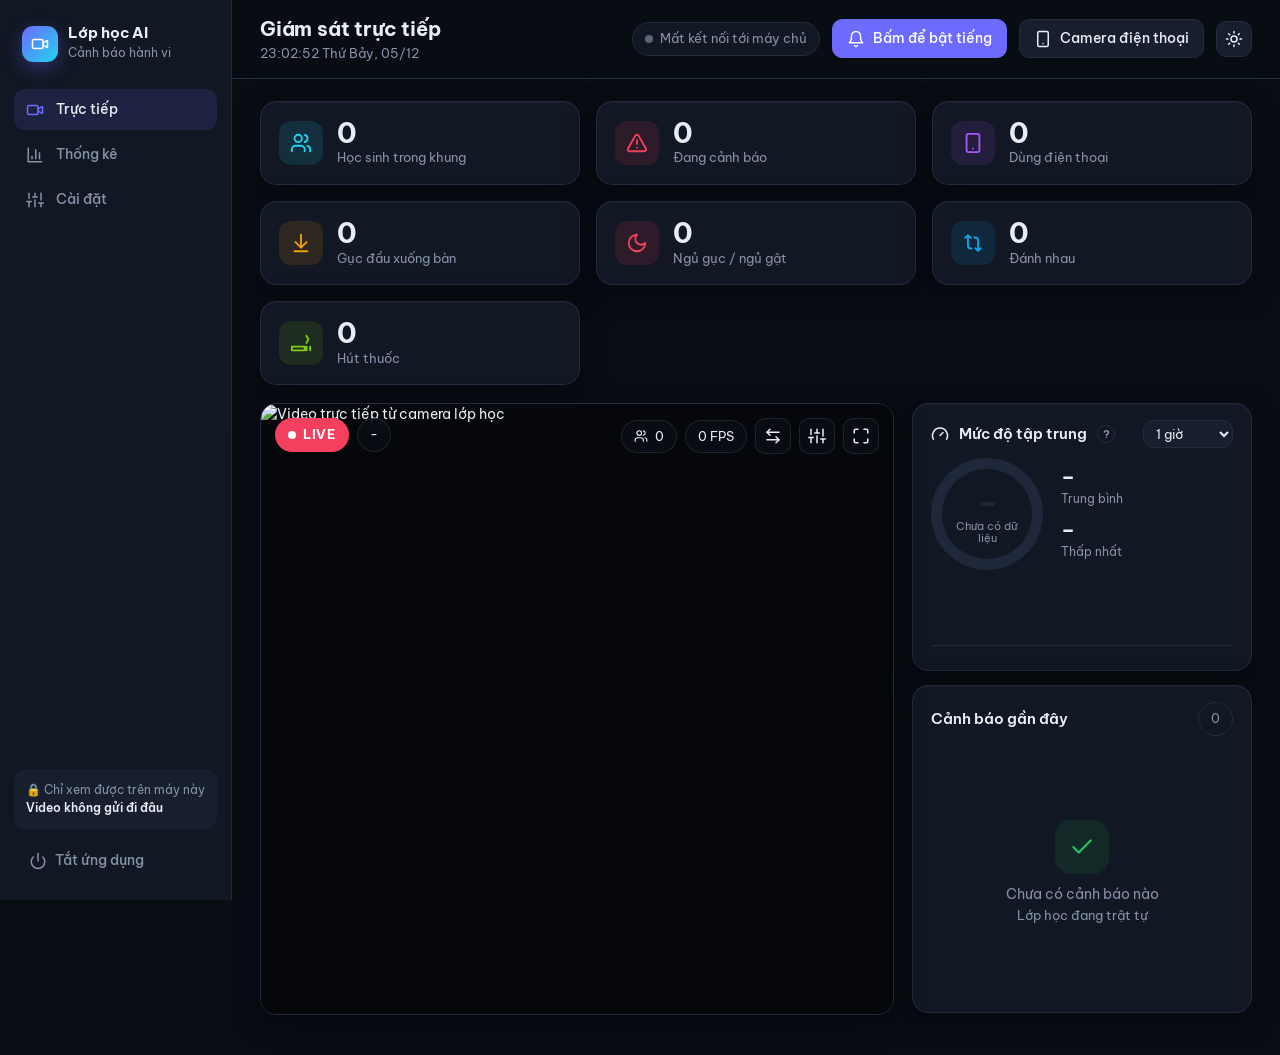
==== commit 5797b780: "Tối ưu cho máy yếu, thêm nhận diện đánh nhau và hút thuốc - Mô hình phụ (điện thoại, hành vi, mắt) c" ====
--- a/web/index.html
+++ b/web/index.html
@@ -17,7 +17,7 @@
     --text: #e8edf6; --muted: #8592a8; --faint: #5b667a;
     --accent: #6d6afe; --accent-2: #22d3ee; --accent-soft: #6d6afe22;
     --ok: #22c55e; --bad: #f43f5e;
-    --phone: #a855f7; --head: #f59e0b; --sleep: #f43f5e;
+    --phone: #a855f7; --head: #f59e0b; --sleep: #f43f5e; --fight: #0ea5e9; --smoke: #84cc16;
     --radius: 16px; --shadow: 0 1px 0 #ffffff08 inset, 0 8px 30px #0006;
     color-scheme: dark;
   }
@@ -99,6 +99,8 @@
   .t-phone { background: #a855f71f; color: var(--phone); }
   .t-head { background: #f59e0b1f; color: var(--head); }
   .t-sleep { background: #f43f5e1f; color: var(--sleep); }
+  .t-smoke { background: #84cc161f; color: var(--smoke); }
+  .t-fight { background: #0ea5e91f; color: var(--fight); }
 
   /* ---------- Video + cảnh báo */
   .live { display: grid; grid-template-columns: minmax(0, 1fr) 400px; gap: 18px; }
@@ -128,7 +130,7 @@
   .ev .meta { font-size: 12px; color: var(--muted); }
   .tag { display: inline-flex; align-items: center; gap: 5px; padding: 2px 9px; border-radius: 99px; font-size: 12px; font-weight: 600;
          background: color-mix(in srgb, var(--c) 18%, transparent); color: var(--c); }
-  .c-phone { --c: var(--phone); } .c-head_down { --c: var(--head); } .c-sleeping { --c: var(--sleep); }
+  .c-phone { --c: var(--phone); } .c-head_down { --c: var(--head); } .c-sleeping { --c: var(--sleep); } .c-fighting { --c: var(--fight); } .c-smoking { --c: var(--smoke); }
   .empty { margin: auto; text-align: center; color: var(--muted); padding: 30px 10px; }
   .empty .big { width: 54px; height: 54px; margin: 0 auto 10px; border-radius: 16px; display: grid; place-items: center;
                 background: #22c55e1a; color: var(--ok); }
@@ -286,6 +288,8 @@
   <symbol id="i-users" viewBox="0 0 24 24"><path d="M16 21v-2a4 4 0 0 0-4-4H6a4 4 0 0 0-4 4v2"/><circle cx="9" cy="7" r="4"/><path d="M22 21v-2a4 4 0 0 0-3-3.9M16 3.1a4 4 0 0 1 0 7.8"/></symbol>
   <symbol id="i-alert" viewBox="0 0 24 24"><path d="m21.7 18-8-14a2 2 0 0 0-3.5 0l-8 14A2 2 0 0 0 4 21h16a2 2 0 0 0 1.7-3"/><path d="M12 9v4M12 17h.01"/></symbol>
   <symbol id="i-down" viewBox="0 0 24 24"><path d="M12 17V3"/><path d="m6 11 6 6 6-6"/><path d="M19 21H5"/></symbol>
+  <symbol id="i-smoke" viewBox="0 0 24 24"><path d="M2 16h14v4H2zM18 16v4M22 16v4"/><path d="M18 12c0-2 2-2 2-4s-2-2-2-4"/></symbol>
+  <symbol id="i-fight" viewBox="0 0 24 24"><path d="m14.5 17.5 3 3 3-3M17.5 20.5V9a3 3 0 0 0-3-3h-1"/><path d="m9.5 6.5-3-3-3 3M6.5 3.5V15a3 3 0 0 0 3 3h1"/></symbol>
   <symbol id="i-moon" viewBox="0 0 24 24"><path d="M12 3a6 6 0 0 0 9 9 9 9 0 1 1-9-9Z"/></symbol>
   <symbol id="i-sun" viewBox="0 0 24 24"><circle cx="12" cy="12" r="4"/><path d="M12 2v2M12 20v2M4.9 4.9l1.4 1.4M17.7 17.7l1.4 1.4M2 12h2M20 12h2M6.3 17.7l-1.4 1.4M19.1 4.9l-1.4 1.4"/></symbol>
   <symbol id="i-send" viewBox="0 0 24 24"><path d="m22 2-7 20-4-9-9-4Z"/><path d="M22 2 11 13"/></symbol>
@@ -332,6 +336,8 @@
         <div class="card kpi"><div class="ic t-phone"><svg class="i"><use href="#i-phone"/></svg></div><div><div class="v" id="c-phone">0</div><div class="l">Dùng điện thoại</div></div></div>
         <div class="card kpi"><div class="ic t-head"><svg class="i"><use href="#i-down"/></svg></div><div><div class="v" id="c-head_down">0</div><div class="l">Gục đầu xuống bàn</div></div></div>
         <div class="card kpi"><div class="ic t-sleep"><svg class="i"><use href="#i-moon"/></svg></div><div><div class="v" id="c-sleeping">0</div><div class="l">Ngủ gục / ngủ gật</div></div></div>
+        <div class="card kpi"><div class="ic t-fight"><svg class="i"><use href="#i-fight"/></svg></div><div><div class="v" id="c-fighting">0</div><div class="l">Đánh nhau</div></div></div>
+        <div class="card kpi"><div class="ic t-smoke"><svg class="i"><use href="#i-smoke"/></svg></div><div><div class="v" id="c-smoking">0</div><div class="l">Hút thuốc</div></div></div>
       </div>
 
       <div class="live">
@@ -387,7 +393,7 @@
       <div class="stats-grid">
           <div class="card">
             <div class="card-h"><h2>Cảnh báo theo phút</h2><div class="spacer"></div>
-              <div class="legend"><span><i style="background:var(--phone)"></i>Điện thoại</span><span><i style="background:var(--head)"></i>Gục đầu</span><span><i style="background:var(--sleep)"></i>Ngủ gục</span></div></div>
+              <div class="legend"><span><i style="background:var(--phone)"></i>Điện thoại</span><span><i style="background:var(--head)"></i>Gục đầu</span><span><i style="background:var(--sleep)"></i>Ngủ gục</span><span><i style="background:var(--fight)"></i>Đánh nhau</span><span><i style="background:var(--smoke)"></i>Hút thuốc</span></div></div>
             <div class="card-b"><div class="chart" id="chart"></div><div class="axis" id="axis"></div></div>
           </div>
           <div class="card">
@@ -491,6 +497,8 @@
               <div class="btns">
                 <button onclick="unlockAudio(); playVoice('phone')"><svg class="i"><use href="#i-phone"/></svg>Điện thoại</button>
                 <button onclick="unlockAudio(); playVoice('sleeping')"><svg class="i"><use href="#i-moon"/></svg>Ngủ gật</button>
+                <button onclick="unlockAudio(); playVoice('smoking')"><svg class="i"><use href="#i-smoke"/></svg>Hút thuốc</button>
+                <button onclick="unlockAudio(); playVoice('fighting')"><svg class="i"><use href="#i-fight"/></svg>Đánh nhau</button>
                 <button onclick="unlockAudio(); playVoice('head_down')"><svg class="i"><use href="#i-down"/></svg>Gục xuống bàn</button>
               </div>
             </div>
@@ -548,9 +556,9 @@
 
 <script>
 const $ = id => document.getElementById(id);
-const COLORS = { phone: "var(--phone)", head_down: "var(--head)", sleeping: "var(--sleep)" };
-const SHORT = { phone: "Điện thoại", head_down: "Gục đầu", sleeping: "Ngủ gục" };
-const ICON = { phone: "i-phone", head_down: "i-down", sleeping: "i-moon" };
+const COLORS = { phone: "var(--phone)", head_down: "var(--head)", sleeping: "var(--sleep)", fighting: "var(--fight)", smoking: "var(--smoke)" };
+const SHORT = { phone: "Điện thoại", head_down: "Gục đầu", sleeping: "Ngủ gục", fighting: "Đánh nhau", smoking: "Hút thuốc" };
+const ICON = { phone: "i-phone", head_down: "i-down", sleeping: "i-moon", fighting: "i-fight", smoking: "i-smoke" };
 const icon = (id, size = 14) => `<svg class="i" style="width:${size}px;height:${size}px"><use href="#${id}"/></svg>`;
 let lastId = 0, sound = false, info = null, toastTimer, allEvents = [];
 
@@ -593,7 +601,7 @@
 
 // ---------- âm thanh cảnh báo (Web Audio + giọng nói, không cần file mp3)
 // Trình duyệt chỉ cho phát âm thanh sau lần chạm/bấm đầu tiên vào trang.
-const TONES = { phone: [1000, 2], head_down: [800, 2], sleeping: [1300, 3] };
+const TONES = { phone: [1000, 2], head_down: [800, 2], sleeping: [1300, 3], fighting: [1500, 4], smoking: [1700, 3] };
 const load = (k, d) => { try { const v = localStorage.getItem(k); return v === null ? d : v === "1"; } catch { return d; } };
 const save = (k, v) => { try { localStorage.setItem(k, v ? "1" : "0"); } catch {} };
 let audioCtx, voice = load("voice", true);
@@ -762,12 +770,13 @@
 async function loadStats() {
   const s = await api("/api/stats").catch(() => null);
   if (!s) return;
-  const keys = ["phone", "head_down", "sleeping"];
-  const max = Math.max(1, ...s.timeline.map(b => b.phone + b.head_down + b.sleeping));
+  const keys = ["phone", "head_down", "sleeping", "fighting", "smoking"];
+  const sumOf = o => keys.reduce((a, k) => a + (o[k] || 0), 0);
+  const max = Math.max(1, ...s.timeline.map(sumOf));
   $("chart").innerHTML = s.timeline.map(b => {
-    const total = b.phone + b.head_down + b.sleeping;
+    const total = sumOf(b);
     const segs = total ? keys.filter(k => b[k]).map(k => `<div style="height:${b[k] / max * 100}%;background:${COLORS[k]}"></div>`).join("") : `<div class="stub"></div>`;
-    return `<div class="bar" data-tip="${b.label} · ${b.phone} điện thoại · ${b.head_down} gục đầu · ${b.sleeping} ngủ">${segs}</div>`;
+    return `<div class="bar" data-tip="${b.label} · ${b.phone} điện thoại · ${b.head_down} gục đầu · ${b.sleeping} ngủ · ${b.fighting || 0} đánh nhau · ${b.smoking || 0} hút thuốc">${segs}</div>`;
   }).join("");
   const tl = s.timeline;
   $("axis").innerHTML = [0, 0.25, 0.5, 0.75, 1].map(f => `<span>${tl[Math.min(tl.length - 1, Math.round(f * (tl.length - 1)))].label}</span>`).join("");
@@ -782,8 +791,8 @@
       <span class="n">${totals[k]}</span><span class="muted" style="width:44px;text-align:right">${sum ? Math.round(totals[k] / sum * 100) : 0}%</span></div>`).join("");
 
   $("topBody").innerHTML = s.students.length ? s.students.map(r => {
-    const t = r.phone + r.head_down + r.sleeping;
-    return `<tr><td><b>#${r.student}</b></td><td><div class="meter">${keys.map(k => `<div style="width:${r[k] / t * 100}%;background:${COLORS[k]}" title="${SHORT[k]}: ${r[k]}"></div>`).join("")}</div></td><td class="num"><b>${t}</b></td></tr>`;
+    const t = sumOf(r);
+    return `<tr><td><b>#${r.student}</b></td><td><div class="meter">${keys.map(k => `<div style="width:${(r[k] || 0) / t * 100}%;background:${COLORS[k]}" title="${SHORT[k]}: ${r[k]}"></div>`).join("")}</div></td><td class="num"><b>${t}</b></td></tr>`;
   }).join("") : `<tr><td colspan="3" class="muted" style="text-align:center;padding:30px">Chưa có cảnh báo</td></tr>`;
 
   $("historyBody").innerHTML = allEvents.length ? allEvents.slice(-50).reverse().map(e =>
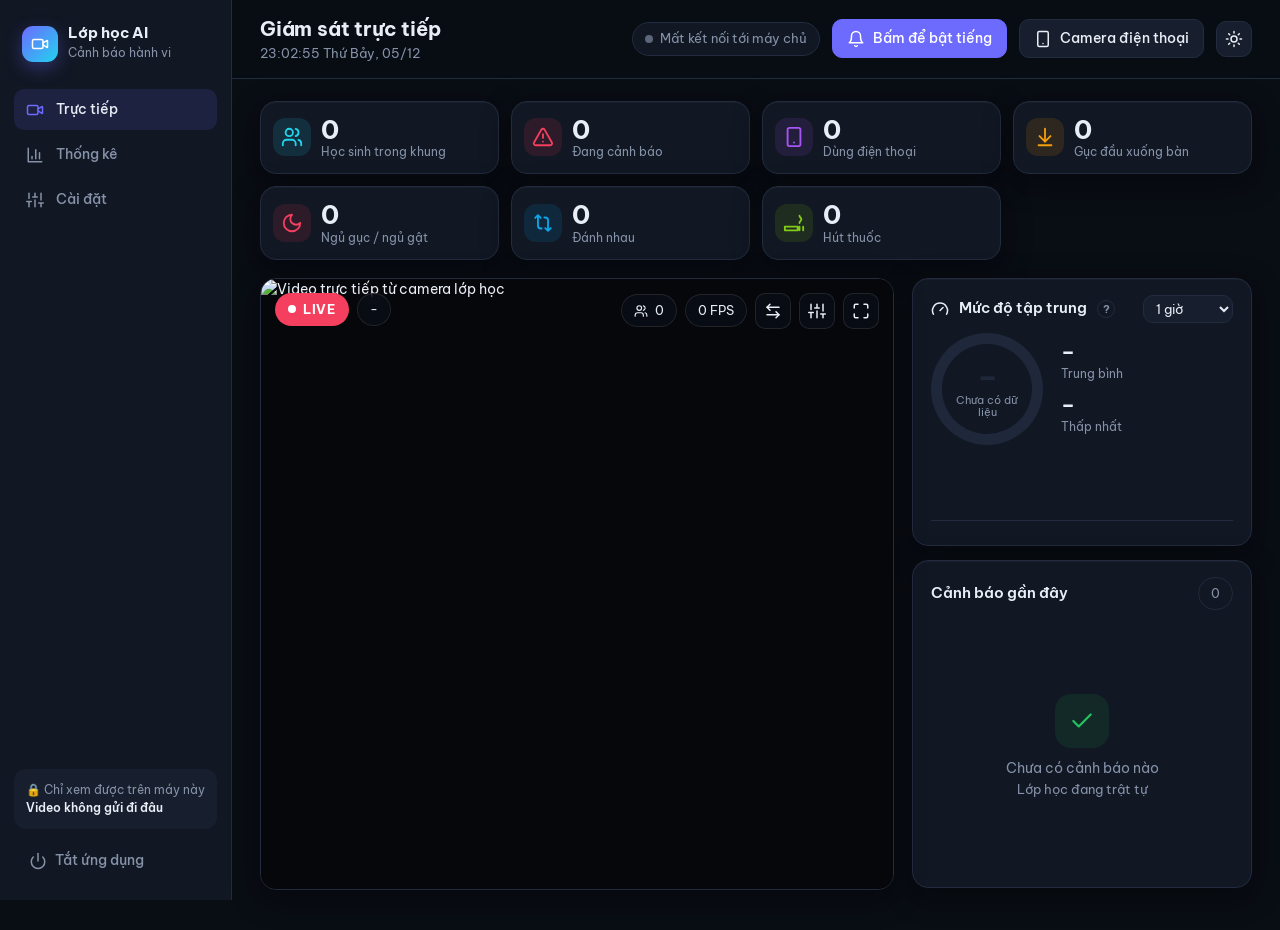
==== commit 1f86cd0b: "Hiển thị 7 ô thống kê trên một hàng Co-Authored-By: Claude Sonnet 5.5 <noreply@anthropic.com>" ====
--- a/web/index.html
+++ b/web/index.html
@@ -86,12 +86,12 @@
   .muted { color: var(--muted); }
 
   /* ---------- KPI */
-  .kpis { display: grid; grid-template-columns: repeat(5, minmax(0, 1fr)); gap: 16px; margin-bottom: 18px; }
-  .kpi { padding: 16px 18px; display: flex; align-items: center; gap: 14px; }
-  .kpi .ic { width: 44px; height: 44px; border-radius: 12px; display: grid; place-items: center; flex: none; }
+  .kpis { display: grid; grid-template-columns: repeat(7, minmax(0, 1fr)); gap: 12px; margin-bottom: 18px; }
+  .kpi { padding: 14px 12px; display: flex; align-items: center; gap: 10px; }
+  .kpi .ic { width: 38px; height: 38px; border-radius: 12px; display: grid; place-items: center; flex: none; }
   .kpi .ic svg { width: 22px; height: 22px; }
-  .kpi .v { font-size: 28px; font-weight: 700; line-height: 1.1; font-variant-numeric: tabular-nums; letter-spacing: -.02em; }
-  .kpi .l { color: var(--muted); font-size: 13px; }
+  .kpi .v { font-size: 26px; font-weight: 700; line-height: 1.1; font-variant-numeric: tabular-nums; letter-spacing: -.02em; }
+  .kpi .l { color: var(--muted); font-size: 12px; line-height: 1.25; }
   .kpi.alarm { border-color: var(--bad); background: linear-gradient(135deg, #f43f5e1a, transparent 60%), var(--surface); }
   .kpi.alarm .v { color: var(--bad); }
   .t-people { background: #22d3ee1f; color: var(--accent-2); }
@@ -211,7 +211,7 @@
   .toast.show { transform: translate(-50%, 0); opacity: 1; visibility: visible; }
 
   /* ---------- Màn hình nhỏ */
-  @media (max-width: 1280px) { .kpis { grid-template-columns: repeat(3, minmax(0, 1fr)); } .live { grid-template-columns: minmax(0, 1fr) 340px; } }
+  @media (max-width: 1280px) { .kpis { grid-template-columns: repeat(4, minmax(0, 1fr)); } .live { grid-template-columns: minmax(0, 1fr) 340px; } }
   @media (max-width: 1024px) {
     .live, .stats-grid { grid-template-columns: 1fr; }
     .stage img { height: auto; aspect-ratio: 16 / 9; min-height: 0; }
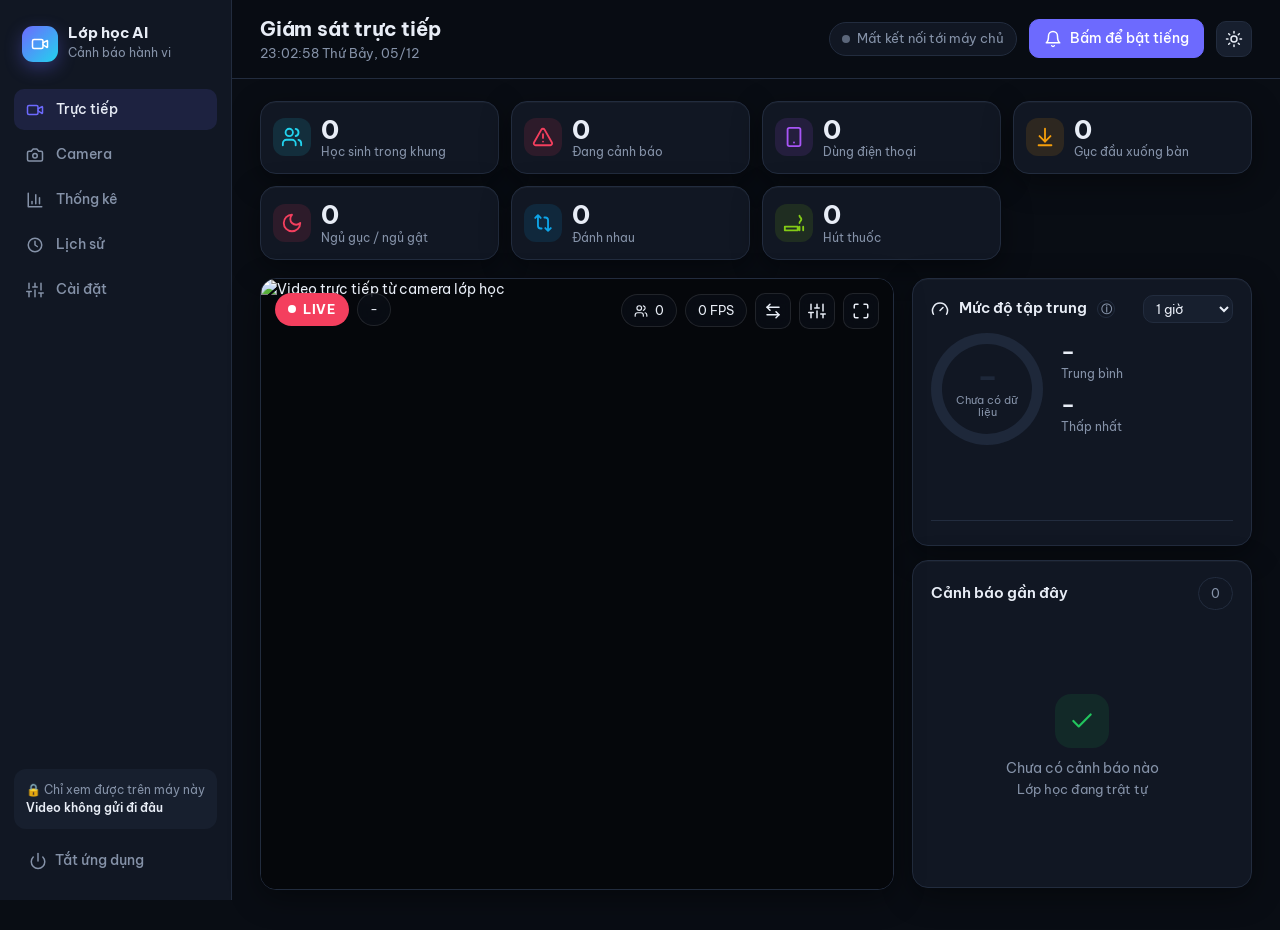
==== commit 70d61999: "Hỗ trợ nhiều camera, thiết kế lại cài đặt, giảm báo nhầm và tối ưu tốc độ - Quản lý nhiều camera (mặ" ====
--- a/web/index.html
+++ b/web/index.html
@@ -76,12 +76,23 @@
   .dot.alarm { background: var(--bad); box-shadow: 0 0 0 4px #f43f5e33; animation: blink 1s infinite; }
   @keyframes blink { 50% { opacity: .35; } }
   .page { padding: 22px 28px 40px; display: none; }
-  .page.active { display: block; }
+  .page.active { display: flex; flex-direction: column; min-height: calc(100vh - 69px); }
+  .page.active > * { flex: none; }
+  .page.active > .live, .page.active > .set-wrap, .page.active > .camcards, .page.active > .card { flex: 1; }
+  #page-stats .stats-grid:last-child { flex: 1; }
+  #page-history > .card { display: flex; flex-direction: column; }
+  #page-history .card-b { flex: 1; }
 
   .card { background: var(--surface); border: 1px solid var(--border); border-radius: var(--radius); box-shadow: var(--shadow); }
   .card-h { display: flex; align-items: center; gap: 10px; padding: 16px 18px 0; }
   .card-h h2 { font-size: 15px; font-weight: 600; margin: 0; }
   .card-h .spacer { flex: 1; }
+  .hist-h { flex-wrap: wrap; row-gap: 10px; }
+  .hist-h h2 { white-space: nowrap; }
+  .hist-h select { width: auto; min-width: 180px; max-width: 100%; }
+  .pager { display: flex; align-items: center; justify-content: center; gap: 14px; margin-top: 14px; }
+  .pager span { color: var(--muted); font-size: 13px; }
+  .pager button:disabled { opacity: .4; cursor: default; }
   .card-b { padding: 16px 18px 18px; }
   .muted { color: var(--muted); }
 
@@ -165,7 +176,6 @@
   .scroll-x { overflow-x: auto; }
 
   /* ---------- Cài đặt */
-  .settings { display: grid; grid-template-columns: repeat(auto-fill, minmax(400px, 1fr)); gap: 18px; align-items: start; }
   .field { display: flex; align-items: center; gap: 12px; padding: 10px 0; border-top: 1px solid var(--border); }
   .field:first-child { border-top: 0; }
   .field label { flex: 1; }
@@ -199,6 +209,114 @@
   .msg.ok { color: var(--ok); } .msg.err { color: var(--bad); }
   .steps { margin: 0; padding-left: 18px; color: var(--muted); font-size: 13px; }
 
+
+  /* ---------- Nhiều camera */
+  .page-head { display: flex; align-items: center; gap: 12px; flex-wrap: wrap; margin-bottom: 16px; }
+  .page-head h2 { margin: 0; font-size: 18px; }
+  .page-head .spacer { flex: 1; }
+  .viewcol { min-width: 0; }
+  .camtabs { display: flex; gap: 8px; flex-wrap: wrap; margin-bottom: 14px; }
+  .camtabs:empty { display: none; }
+  .camtabs button { padding: 7px 14px; border-radius: 99px; background: var(--surface); }
+  .camtabs button.on { background: var(--accent-soft); border-color: var(--accent); color: var(--text); }
+  .camtabs .dot { margin-right: 2px; }
+  .camtabs .n { background: var(--bad); color: #fff; font-size: 11px; font-weight: 700; padding: 0 7px; border-radius: 99px; }
+  .camgrid { display: none; grid-template-columns: repeat(auto-fit, minmax(340px, 1fr)); gap: 14px; }
+  .camgrid.show { display: grid; }
+  .tile { position: relative; overflow: hidden; border-radius: var(--radius); border: 1px solid var(--border); background: #000; cursor: pointer;
+          box-shadow: var(--shadow); transition: border-color .2s, box-shadow .2s; }
+  .tile:hover { border-color: var(--accent); }
+  .tile.alarm { border-color: var(--bad); box-shadow: 0 0 0 3px #f43f5e55; }
+  .tile img { display: block; width: 100%; aspect-ratio: 16 / 9; object-fit: contain; background: #05070b; }
+  .tile .tl { position: absolute; top: 10px; left: 10px; display: flex; gap: 6px; }
+  .tile .tr { position: absolute; top: 10px; right: 10px; display: flex; gap: 6px; }
+  .tile .chip { background: #0b0f17b3; border-color: #ffffff1a; color: #e8edf6; padding: 3px 10px; font-size: 12px; backdrop-filter: blur(8px); }
+  .tile .tb { position: absolute; left: 8px; right: 8px; bottom: 8px; display: none; padding: 7px 12px; border-radius: 10px;
+              background: #f43f5ee6; color: #fff; font-weight: 600; font-size: 13px; }
+  .tile.alarm .tb { display: block; }
+  .nocam { display: none; text-align: center; padding: 50px 20px; }
+  .nocam.show { display: block; }
+  .nocam .big { width: 60px; height: 60px; margin: 0 auto 12px; border-radius: 18px; display: grid; place-items: center; background: var(--accent-soft); color: var(--accent); }
+  .nocam .big svg { width: 28px; height: 28px; }
+  .nocam h2 { margin: 0 0 6px; }
+  .nocam .hint { margin-bottom: 16px; }
+
+  .camcards { align-content: start; display: grid; grid-template-columns: repeat(auto-fill, minmax(320px, 1fr)); gap: 16px; }
+  .camcard { overflow: hidden; display: flex; flex-direction: column; }
+  .camcard .thumb { position: relative; background: #05070b; aspect-ratio: 16 / 9; }
+  .camcard .thumb img { position: relative; z-index: 1; width: 100%; height: 100%; object-fit: contain; display: block; }
+  .camcard .thumb .state { z-index: 2; }
+  .camcard .thumb .ph { position: absolute; inset: 0; display: grid; place-items: center; color: var(--faint); }
+  .camcard .thumb .ph svg { width: 34px; height: 34px; }
+  .camcard .state { position: absolute; top: 10px; left: 10px; }
+  .st { display: inline-flex; align-items: center; gap: 6px; padding: 3px 10px; border-radius: 99px; font-size: 12px; font-weight: 600; backdrop-filter: blur(8px);
+        background: #0b0f17b3; color: #e8edf6; border: 1px solid #ffffff1a; }
+  .st::before { content: ""; width: 7px; height: 7px; border-radius: 50%; background: var(--faint); }
+  .st.running::before { background: var(--ok); } .st.starting::before { background: var(--head); animation: blink 1s infinite; } .st.error::before { background: var(--bad); }
+  .camcard .cb { padding: 14px 16px 16px; display: flex; flex-direction: column; gap: 8px; }
+  .camcard .ct { display: flex; align-items: center; gap: 8px; }
+  .camcard .ct b { font-size: 15px; flex: 1; min-width: 0; overflow: hidden; text-overflow: ellipsis; white-space: nowrap; }
+  .camcard .cs { color: var(--muted); font-size: 12.5px; display: flex; gap: 6px; align-items: center; min-width: 0; flex-wrap: nowrap; }
+  .camcard .cs code { flex: 0 1 auto; min-width: 0; }
+  .camcard .cs code { overflow: hidden; text-overflow: ellipsis; white-space: nowrap; max-width: 100%; }
+  .camcard .cerr { color: var(--bad); font-size: 12.5px; }
+  .camcard .cstats { display: flex; gap: 14px; color: var(--muted); font-size: 13px; }
+  .camcard .cstats b { color: var(--text); }
+  .camcard .cstats .w.on b { color: var(--bad); }
+  .camcard .cbtns { display: flex; gap: 8px; align-items: center; flex-wrap: wrap; margin-top: 2px; }
+  .camcard .auto { margin-left: auto; display: flex; align-items: center; gap: 8px; color: var(--muted); font-size: 12.5px; }
+  .camadd { border: 2px dashed var(--border); background: transparent; box-shadow: none; display: grid; place-items: center; min-height: 220px; cursor: pointer; color: var(--muted); }
+  .camadd:hover { border-color: var(--accent); color: var(--text); }
+  .camadd div { text-align: center; } .camadd svg { width: 28px; height: 28px; display: block; margin: 0 auto 6px; }
+
+  .notice { display: flex; gap: 10px; align-items: flex-start; padding: 12px 14px; border-radius: 12px; margin-bottom: 16px; font-size: 13px; line-height: 1.55;
+            background: var(--accent-soft); border: 1px solid color-mix(in srgb, var(--accent) 35%, transparent); }
+  .notice.warn { background: #f59e0b1f; border-color: #f59e0b66; }
+  .notice svg { margin-top: 2px; color: var(--head); }
+  .notice:empty { display: none; }
+  .notice.ok { background: #22c55e14; border-color: #22c55e55; } .notice.ok svg { color: var(--ok); }
+  .hwgrid { display: grid; grid-template-columns: repeat(auto-fit, minmax(220px, 1fr)); gap: 10px; margin: 12px 0 8px; }
+  .hwcell { display: flex; flex-direction: column; gap: 2px; padding: 10px 12px; border-radius: 10px; background: var(--surface-2); border: 1px solid var(--border); min-width: 0; }
+  .hwcell b { overflow: hidden; text-overflow: ellipsis; white-space: nowrap; font-weight: 600; }
+  .hwcell span { font-size: 12px; }
+  .hwbar { margin-top: 8px; } .hwh { display: flex; gap: 10px; font-size: 12.5px; align-items: baseline; } .hwh span:last-child { margin-left: auto; }
+  .hwtrack { height: 8px; border-radius: 99px; background: var(--surface-3); overflow: hidden; margin-top: 4px; }
+  .hwtrack div { height: 100%; border-radius: 99px; transition: width .5s; }
+
+  /* Hộp thoại thêm/sửa camera */
+  .modal .box.wide { max-width: 560px; width: 100%; text-align: left; padding: 0; overflow: hidden; max-height: 92vh; display: flex; flex-direction: column; }
+  .mh { display: flex; align-items: center; padding: 18px 22px 8px; } .mh h2 { margin: 0; flex: 1; font-size: 18px; }
+  .mtypes { display: grid; grid-template-columns: repeat(4, 1fr); gap: 8px; padding: 8px 22px; }
+  .mtypes button { flex-direction: column; gap: 6px; padding: 12px 6px; font-size: 12.5px; }
+  .mtypes button.on { background: var(--accent-soft); border-color: var(--accent); }
+  .mbody { padding: 8px 22px 12px; overflow-y: auto; }
+  .mf { display: flex; gap: 8px; padding: 14px 22px 18px; border-top: 1px solid var(--border); align-items: center; } .mf .spacer { flex: 1; }
+  .ctype { display: none; } .ctype.on { display: block; }
+  .field.col { flex-direction: column; align-items: stretch; gap: 6px; border-top: 0; }
+  .field.col label { flex: none; }
+  button.danger { color: var(--bad); }
+  button.danger:hover { background: #f43f5e1a; border-color: var(--bad); }
+
+  /* Cài đặt dạng thẻ + menu bên */
+  .set-wrap { display: grid; grid-template-columns: 210px minmax(0, 1fr); gap: 22px; align-items: stretch; }
+  .set-nav { position: sticky; top: 84px; align-self: start; display: flex; flex-direction: column; gap: 4px; }
+  .set-nav button { justify-content: flex-start; background: transparent; border-color: transparent; color: var(--muted); padding: 10px 12px; }
+  .set-nav button:hover { background: var(--surface-2); color: var(--text); }
+  .set-nav button.on { background: var(--accent-soft); color: var(--text); }
+  .set-nav button.on svg { color: var(--accent); }
+  .set-body { display: flex; flex-direction: column; min-width: 0; }
+  .tab { display: none; } .tab.on { display: flex; flex-direction: column; flex: 1; }
+  .tab.on > .card:last-child { flex: 1; }
+  .val { width: 40px; text-align: right; }
+  .savestate { color: var(--muted); font-size: 13px; }
+  .savestate.ok { color: var(--ok); } .savestate.err { color: var(--bad); }
+  @media (max-width: 860px) {
+    .set-wrap { grid-template-columns: 1fr; }
+    .set-nav { position: static; flex-direction: row; overflow-x: auto; }
+    .set-nav button { flex: none; }
+    .mtypes { grid-template-columns: repeat(2, 1fr); }
+  }
+
   /* ---------- Hộp thoại, thông báo */
   .modal { position: fixed; inset: 0; z-index: 50; display: none; place-items: center; padding: 16px; background: #0009; backdrop-filter: blur(4px); }
   .modal.open { display: grid; }
@@ -231,7 +349,6 @@
     .kpis { grid-template-columns: repeat(2, minmax(0, 1fr)); gap: 10px; order: 2; margin: 14px 0 0; }
     #page-live.active { display: flex; flex-direction: column; }
     .kpi { padding: 12px; gap: 10px; } .kpi .ic { width: 36px; height: 36px; } .kpi .v { font-size: 22px; }
-    .settings { grid-template-columns: 1fr; }
     .sources { grid-template-columns: 1fr; }
   }
   /* Bảng chỉnh hình trên video */
@@ -277,6 +394,13 @@
 <body>
 <!-- Bộ biểu tượng (vẽ bằng SVG, không cần Internet) -->
 <svg width="0" height="0" style="position:absolute">
+  <symbol id="i-clock" viewBox="0 0 24 24"><circle cx="12" cy="12" r="9"/><path d="M12 7v5l3 2"/></symbol>
+  <symbol id="i-plus" viewBox="0 0 24 24"><path d="M12 5v14M5 12h14"/></symbol>
+  <symbol id="i-x" viewBox="0 0 24 24"><path d="M18 6 6 18M6 6l12 12"/></symbol>
+  <symbol id="i-trash" viewBox="0 0 24 24"><path d="M3 6h18M8 6V4h8v2M6 6l1 14h10l1-14M10 11v6M14 11v6"/></symbol>
+  <symbol id="i-edit" viewBox="0 0 24 24"><path d="M12 20h9"/><path d="M16.5 3.5a2.1 2.1 0 0 1 3 3L7 19l-4 1 1-4Z"/></symbol>
+  <symbol id="i-stop" viewBox="0 0 24 24"><rect x="6" y="6" width="12" height="12" rx="2"/></symbol>
+  <symbol id="i-grid" viewBox="0 0 24 24"><rect x="3" y="3" width="7" height="7" rx="1"/><rect x="14" y="3" width="7" height="7" rx="1"/><rect x="3" y="14" width="7" height="7" rx="1"/><rect x="14" y="14" width="7" height="7" rx="1"/></symbol>
   <symbol id="i-video" viewBox="0 0 24 24"><path d="m16 13 5.2 3.5a.5.5 0 0 0 .8-.4V7.9a.5.5 0 0 0-.8-.4L16 10.5"/><rect x="2" y="6" width="14" height="12" rx="2"/></symbol>
   <symbol id="i-chart" viewBox="0 0 24 24"><path d="M3 3v18h18"/><path d="M18 17V9"/><path d="M13 17V5"/><path d="M8 17v-3"/></symbol>
   <symbol id="i-sliders" viewBox="0 0 24 24"><path d="M4 21v-7M4 10V3M12 21v-9M12 8V3M20 21v-5M20 12V3M1 14h6M9 8h6M17 16h6"/></symbol>
@@ -312,7 +436,9 @@
       <div><b>Lớp học AI</b><small>Cảnh báo hành vi</small></div>
     </div>
     <a class="nav" href="#live" data-view="live"><svg class="i"><use href="#i-video"/></svg>Trực tiếp<span class="count" id="navCount">0</span></a>
+    <a class="nav" href="#cameras" data-view="cameras"><svg class="i"><use href="#i-cam"/></svg>Camera</a>
     <a class="nav" href="#stats" data-view="stats"><svg class="i"><use href="#i-chart"/></svg>Thống kê</a>
+    <a class="nav" href="#history" data-view="history"><svg class="i"><use href="#i-clock"/></svg>Lịch sử</a>
     <a class="nav" href="#settings" data-view="settings"><svg class="i"><use href="#i-sliders"/></svg>Cài đặt</a>
     <div class="foot">🔒 Chỉ xem được trên máy này<br><b>Video không gửi đi đâu</b></div>
     <button class="ghost danger quit" onclick="quitApp()" title="Tắt hẳn ứng dụng"><svg class="i"><use href="#i-power"/></svg><span>Tắt ứng dụng</span></button>
@@ -324,12 +450,13 @@
       <div class="spacer"></div>
       <span class="chip"><span class="dot" id="dot"></span><span id="srcName">Đang kết nối...</span></span>
       <button id="soundBtn" title="Âm thanh cảnh báo"><svg class="i"><use href="#i-bell"/></svg><span>Âm thanh</span></button>
-      <button class="hide-sm" onclick="openQR()"><svg class="i"><use href="#i-phone"/></svg>Camera điện thoại</button>
+      
       <button class="icon" id="themeBtn" title="Đổi giao diện sáng/tối"><svg class="i"><use href="#i-sun"/></svg></button>
     </header>
 
     <!-- ================= TRỰC TIẾP ================= -->
     <section class="page" id="page-live">
+      <div class="camtabs" id="camTabs"></div>
       <div class="kpis">
         <div class="card kpi"><div class="ic t-people"><svg class="i"><use href="#i-users"/></svg></div><div><div class="v" id="sPeople">0</div><div class="l">Học sinh trong khung</div></div></div>
         <div class="card kpi" id="cardWarn"><div class="ic t-warn"><svg class="i"><use href="#i-alert"/></svg></div><div><div class="v" id="sWarn">0</div><div class="l">Đang cảnh báo</div></div></div>
@@ -341,31 +468,40 @@
       </div>
 
       <div class="live">
-        <div class="stage" id="stage">
-          <img src="/video" alt="Video trực tiếp từ camera lớp học">
-          <div class="ov tl"><span class="chip live-badge"><span class="dot"></span>LIVE</span><span class="chip"><span id="ovSrc">-</span></span></div>
-          <div class="ov tr"><span class="chip" title="Số học sinh trong khung hình"><svg class="i" style="width:14px;height:14px"><use href="#i-users"/></svg><span id="ovPeople">0</span></span><span class="chip" id="fps">0 FPS</span>
-            <button class="icon" id="flipBtn" onclick="setView({flip_h: !view.flip_h})" title="Lật ngang hình (khi hình bị ngược trái-phải)"><svg class="i"><use href="#i-flip"/></svg></button>
-            <button class="icon" id="viewBtn" onclick="$('viewPanel').classList.toggle('open')" title="Chỉnh hình: xoay, lật, độ sáng, phóng to"><svg class="i"><use href="#i-sliders"/></svg></button>
-            <button class="icon" onclick="fullscreen()" title="Toàn màn hình (chiếu lên máy chiếu)"><svg class="i"><use href="#i-max"/></svg></button></div>
-          <div class="vpanel" id="viewPanel">
-            <div class="vh"><b>Chỉnh hình</b><span class="muted">nhớ riêng cho từng camera</span></div>
-            <div class="vrow"><button id="vFlipH" onclick="setView({flip_h: !view.flip_h})"><svg class="i"><use href="#i-flip"/></svg>Lật ngang</button>
-              <button id="vFlipV" onclick="setView({flip_v: !view.flip_v})"><svg class="i" style="transform:rotate(90deg)"><use href="#i-flip"/></svg>Lật dọc</button></div>
-            <div class="vrow"><button onclick="setView({rotate: (view.rotate + 270) % 360})"><svg class="i" style="transform:scaleX(-1)"><use href="#i-rotate"/></svg>Xoay trái</button>
-              <button onclick="setView({rotate: (view.rotate + 90) % 360})"><svg class="i"><use href="#i-rotate"/></svg>Xoay phải</button>
-              <span class="chip" id="vRot">0°</span></div>
-            <div class="vsl"><label>Độ sáng <b id="vBrV">0</b><small>Phòng tối, ngược sáng</small></label><input type="range" id="vBr" min="-80" max="80" step="5"></div>
-            <div class="vsl"><label>Phóng to giữa khung <b id="vZmV">1.0×</b><small>Học sinh ngồi xa trông nhỏ</small></label><input type="range" id="vZm" min="1" max="3" step="0.1"></div>
-            <div class="vrow"><button class="ghost" onclick="setView({flip_h:false, flip_v:false, rotate:0, brightness:0, zoom:1})">Đặt lại</button></div>
+        <div class="viewcol">
+          <div class="stage" id="stage">
+            <img id="stageImg" alt="Video trực tiếp từ camera lớp học">
+            <div class="ov tl"><span class="chip live-badge"><span class="dot"></span>LIVE</span><span class="chip"><span id="ovSrc">-</span></span></div>
+            <div class="ov tr"><span class="chip" title="Số học sinh trong khung hình"><svg class="i" style="width:14px;height:14px"><use href="#i-users"/></svg><span id="ovPeople">0</span></span><span class="chip" id="fps">0 FPS</span>
+              <button class="icon" id="flipBtn" onclick="setView({flip_h: !view.flip_h})" title="Lật ngang hình (khi hình bị ngược trái-phải)"><svg class="i"><use href="#i-flip"/></svg></button>
+              <button class="icon" id="viewBtn" onclick="$('viewPanel').classList.toggle('open')" title="Chỉnh hình: xoay, lật, độ sáng, phóng to"><svg class="i"><use href="#i-sliders"/></svg></button>
+              <button class="icon" onclick="fullscreen()" title="Toàn màn hình (chiếu lên máy chiếu)"><svg class="i"><use href="#i-max"/></svg></button></div>
+            <div class="vpanel" id="viewPanel">
+              <div class="vh"><b>Chỉnh hình</b><span class="muted">nhớ riêng cho từng camera</span></div>
+              <div class="vrow"><button id="vFlipH" onclick="setView({flip_h: !view.flip_h})"><svg class="i"><use href="#i-flip"/></svg>Lật ngang</button>
+                <button id="vFlipV" onclick="setView({flip_v: !view.flip_v})"><svg class="i" style="transform:rotate(90deg)"><use href="#i-flip"/></svg>Lật dọc</button></div>
+              <div class="vrow"><button onclick="setView({rotate: (view.rotate + 270) % 360})"><svg class="i" style="transform:scaleX(-1)"><use href="#i-rotate"/></svg>Xoay trái</button>
+                <button onclick="setView({rotate: (view.rotate + 90) % 360})"><svg class="i"><use href="#i-rotate"/></svg>Xoay phải</button>
+                <span class="chip" id="vRot">0°</span></div>
+              <div class="vsl"><label>Độ sáng <b id="vBrV">0</b><small>Phòng tối, ngược sáng</small></label><input type="range" id="vBr" min="-80" max="80" step="5"></div>
+              <div class="vsl"><label>Phóng to giữa khung <b id="vZmV">1.0×</b><small>Học sinh ngồi xa trông nhỏ</small></label><input type="range" id="vZm" min="1" max="3" step="0.1"></div>
+              <div class="vrow"><button class="ghost" onclick="setView({flip_h:false, flip_v:false, rotate:0, brightness:0, zoom:1})">Đặt lại</button></div>
+            </div>
+            <div class="banner" id="banner"><svg class="i"><use href="#i-alert"/></svg><span id="bannerText"></span></div>
           </div>
-          <div class="banner" id="banner"><svg class="i"><use href="#i-alert"/></svg><span id="bannerText"></span></div>
+          <div class="camgrid" id="camGrid"></div>
+          <div class="card nocam" id="noCam">
+            <div class="big"><svg class="i"><use href="#i-cam"/></svg></div>
+            <h2>Chưa có camera nào</h2>
+            <p class="hint">Thêm webcam, camera điện thoại, camera IP của lớp hoặc một video để bắt đầu giám sát.</p>
+            <button class="primary" onclick="openAddCam()"><svg class="i"><use href="#i-plus"/></svg>Thêm camera</button>
+          </div>
         </div>
 
         <div class="rcol">
           <div class="card focus-card" id="focusCard">
             <div class="card-h"><svg class="i"><use href="#i-gauge"/></svg><h2>Mức độ tập trung</h2>
-              <span class="info" title="Chỉ số tham khảo: mỗi học sinh được chấm 100% khi bình thường, 50% khi có dấu hiệu chưa đủ lâu để cảnh báo, 0% khi đang bị cảnh báo. Điểm của lớp là trung bình các bạn trong khung hình. Chưa được kiểm chứng với đánh giá của giáo viên.">?</span>
+              <span class="info" title="Chỉ số tham khảo: mỗi học sinh được chấm 100% khi bình thường, 50% khi có dấu hiệu chưa đủ lâu để cảnh báo, 0% khi đang bị cảnh báo. Điểm của lớp là trung bình các bạn nhìn thấy. Nhiều camera thì tính trung bình theo số học sinh.">ⓘ</span>
               <div class="spacer"></div>
               <select id="fcRange" onchange="loadFocus()">
                 <option value="30">30 phút</option><option value="60" selected>1 giờ</option><option value="180">3 giờ</option><option value="480">8 giờ</option><option value="1440">Cả ngày</option></select></div>
@@ -380,12 +516,21 @@
           </div>
           <div class="card feed-card">
             <div class="card-h"><h2>Cảnh báo gần đây</h2><div class="spacer"></div><span class="chip" id="feedCount">0</span></div>
-            <div class="feed" id="feed">
-              <div class="empty"><div class="big"><svg class="i"><use href="#i-check"/></svg></div>Chưa có cảnh báo nào<br><span class="hint">Lớp học đang trật tự</span></div>
-            </div>
+            <div class="feed" id="feed"></div>
           </div>
         </div>
       </div>
+    </section>
+
+    <!-- ================= CAMERA ================= -->
+    <section class="page" id="page-cameras">
+      <div class="page-head">
+        <div class="hint" id="camSummary"></div>
+        <div class="spacer"></div>
+        <button class="primary" id="addCamBtn" onclick="openAddCam()"><svg class="i"><use href="#i-plus"/></svg>Thêm camera</button>
+      </div>
+      <div class="notice" id="capBanner"></div>
+      <div class="camcards" id="camCards"></div>
     </section>
 
     <!-- ================= THỐNG KÊ ================= -->
@@ -420,123 +565,196 @@
         </div>
     </section>
 
+    <!-- ================= LỊCH SỬ ================= -->
+    <section class="page" id="page-history">
+      <div class="card">
+        <div class="card-h hist-h">
+          <select id="histSession"></select>
+          <select id="histCamera"></select>
+          <select id="histBehavior"></select>
+          <div class="spacer"></div>
+          <a class="btn" href="/api/events.csv"><svg class="i"><use href="#i-download"/></svg>Tải Excel</a></div>
+        <div class="card-b">
+          <div class="hint" id="histSummary" style="margin-bottom:10px"></div>
+          <div class="scroll-x"><table class="history"><thead><tr><th>Ảnh</th><th>Thời gian</th><th>Camera</th><th>Học sinh</th><th>Hành vi</th><th class="num">Kéo dài</th></tr></thead>
+            <tbody id="histBody"></tbody></table></div>
+          <div class="pager"><button id="histPrev">‹ Trước</button><span id="histPage"></span><button id="histNext">Sau ›</button></div>
+        </div>
+      </div>
+    </section>
+
     <!-- ================= CÀI ĐẶT ================= -->
     <section class="page" id="page-settings">
-      <div class="settings">
-        <div class="card" style="grid-column: 1 / -1">
-          <div class="card-h"><svg class="i"><use href="#i-cam"/></svg><h2>Nguồn camera</h2></div>
-          <div class="card-b">
-            <div class="current"><span class="dot on"></span>Đang dùng: <b id="curSrc">-</b></div>
-            <div class="sources">
-              <div class="src">
-                <div class="h"><svg class="i"><use href="#i-video"/></svg>Webcam / camera USB</div>
-                <div class="hint">Camera của laptop hoặc camera cắm cổng USB.</div>
-                <div class="btns" id="camBtns"></div>
+      <div class="page-head">
+        <div class="hint">Mọi thay đổi được lưu và áp dụng ngay, không cần bấm lưu.</div>
+        <div class="spacer"></div>
+        <span class="savestate" id="saveState"></span>
+      </div>
+      <div class="set-wrap">
+        <nav class="set-nav" id="setNav">
+          <button data-tab="detect" class="on"><svg class="i"><use href="#i-gauge"/></svg>Nhận diện</button>
+          <button data-tab="display"><svg class="i"><use href="#i-video"/></svg>Hiển thị</button>
+          <button data-tab="sound"><svg class="i"><use href="#i-bell"/></svg>Âm thanh</button>
+          <button data-tab="notify"><svg class="i"><use href="#i-send"/></svg>Thông báo</button>
+          <button data-tab="storage"><svg class="i"><use href="#i-download"/></svg>Lưu trữ</button>
+          <button data-tab="adv"><svg class="i"><use href="#i-sliders"/></svg>Nâng cao</button>
+        </nav>
+
+        <div class="set-body">
+          <div class="tab on" id="tab-detect">
+            <div class="card"><div class="card-h"><h2>Độ nhạy nhận diện</h2></div><div class="card-b">
+              <div class="field"><label>Mức coi là nằm gục xuống bàn<small>Chỉ khi đầu thấp ngang hoặc dưới vai mới tính (0 = ngang vai). Cúi đọc/viết bài không bị báo. Tăng lên nếu muốn nhạy hơn</small></label>
+                <input type="range" id="head_down_ratio" min="-0.1" max="0.4" step="0.01"><b id="v-head_down_ratio" class="val"></b></div>
+              <div class="field"><label>Báo dùng điện thoại sau<small>giây cầm điện thoại liên tục</small></label><input type="number" id="phone_seconds" min="0.5" step="0.5"></div>
+              <div class="field"><label>Báo nằm gục xuống bàn sau<small>giây nằm gục liên tục</small></label><input type="number" id="head_down_seconds" min="1" step="0.5"></div>
+              <div class="field"><label>Báo ngủ gật sau<small>giây nằm gục liên tục (từ lúc bắt đầu gục)</small></label><input type="number" id="sleeping_seconds" min="4" step="1"></div>
+              <div class="field"><label>Không báo lại cùng học sinh trong<small>giây</small></label><input type="number" id="cooldown" min="0" step="1"></div>
+              <div class="field"><label>Chế độ nhìn<small>Cả lớp thì chậm hơn khoảng 3 lần so với chế độ gần</small></label>
+                <select id="imgsz" style="width:210px">
+                  <option value="640">Gần (1–5 học sinh)</option>
+                  <option value="960">Vừa (nửa lớp)</option>
+                  <option value="1280">Cả lớp học</option>
+                </select></div>
+            </div></div>
+          </div>
+
+          <div class="tab" id="tab-display">
+            <div class="card"><div class="card-h"><h2>Hiển thị trên video</h2></div><div class="card-b">
+              <div class="field"><label>Hiện khung xương trên video<small>Vẽ các điểm khớp (vai, tay, đầu...) hệ thống dùng để nhận diện. Tắt khi lớp đông cho đỡ rối</small></label>
+                <label class="switch"><input type="checkbox" id="show_skeleton"><span></span></label></div>
+              <div class="field"><label>Giao diện<small>Sáng hoặc tối</small></label>
+                <select id="themeSel" style="width:160px"><option value="dark">Tối</option><option value="light">Sáng</option></select></div>
+              <div class="hint" style="margin-top:6px">Lật, xoay, độ sáng và phóng to chỉnh riêng cho từng camera ngay trên trang Trực tiếp (nút thanh trượt ở góc video).</div>
+            </div></div>
+          </div>
+
+          <div class="tab" id="tab-sound">
+            <div class="card"><div class="card-h"><h2>Âm thanh cảnh báo</h2></div><div class="card-b">
+              <div class="field"><label>Loa của máy chạy hệ thống<small>Máy tính đặt trong lớp</small></label>
+                <button class="ghost icon" onclick="post('/api/sound/test', { behavior: 'phone' })" title="Thử"><svg class="i"><use href="#i-play"/></svg></button>
+                <label class="switch"><input type="checkbox" id="server_sound"><span></span></label></div>
+              <div class="field"><label>Thiết bị đang xem trang này<small>Laptop / điện thoại giáo viên. Nếu mở ngay trên máy chạy hệ thống thì chỉ loa máy phát, để không nghe 2 lần</small></label>
+                <button class="ghost icon" onclick="unlockAudio(); setTimeout(() => beep('sleeping'), 100)" title="Thử"><svg class="i"><use href="#i-play"/></svg></button>
+                <label class="switch"><input type="checkbox" id="pageSound"><span></span></label></div>
+              <div class="field"><label>Đọc cảnh báo bằng giọng nói<small>Tắt thì chỉ kêu chuông</small></label>
+                <label class="switch"><input type="checkbox" id="voiceChk"><span></span></label></div>
+              <div class="field" style="flex-wrap:wrap"><label>Nghe thử trên thiết bị này</label>
+                <div class="btns">
+                  <button onclick="unlockAudio(); playVoice('phone')"><svg class="i"><use href="#i-phone"/></svg>Điện thoại</button>
+                  <button onclick="unlockAudio(); playVoice('sleeping')"><svg class="i"><use href="#i-moon"/></svg>Ngủ gật</button>
+                  <button onclick="unlockAudio(); playVoice('smoking')"><svg class="i"><use href="#i-smoke"/></svg>Hút thuốc</button>
+                  <button onclick="unlockAudio(); playVoice('fighting')"><svg class="i"><use href="#i-fight"/></svg>Đánh nhau</button>
+                  <button onclick="unlockAudio(); playVoice('head_down')"><svg class="i"><use href="#i-down"/></svg>Gục xuống bàn</button>
+                </div>
               </div>
-              <div class="src">
-                <div class="h"><svg class="i"><use href="#i-phone"/></svg>Camera điện thoại <span class="tag c-head_down" style="--c:var(--ok)">không cần cài app</span></div>
-                <div class="qr-row"><img class="qr" id="phoneQR" alt="Mã QR mở trang camera điện thoại">
-                  <div class="hint">Dùng điện thoại <b>cùng Wi-Fi</b> quét mã rồi bấm <b>Bắt đầu</b>.<br>
-                    Trình duyệt báo “không an toàn” thì chọn <i>Nâng cao → Tiếp tục</i>, vì đây là chứng chỉ tự tạo trong mạng nội bộ.
-                    <div id="phoneUrl" style="word-break:break-all;margin-top:6px"></div></div></div>
+              <div class="hint" style="margin-top:8px">Giọng đọc là file có sẵn nên không cần Internet. Đổi giọng: <code>python scripts/make_voices.py --voice vi-VN-NamMinhNeural</code></div>
+            </div></div>
+          </div>
+
+          <div class="tab" id="tab-notify">
+            <div class="card"><div class="card-h"><svg class="i"><use href="#i-send"/></svg><h2>Thông báo Telegram</h2></div><div class="card-b">
+              <ol class="steps"><li>Trên Telegram, nhắn cho <b>@BotFather</b> lệnh <code>/newbot</code> và copy token.</li>
+                <li>Mở bot vừa tạo và bấm <b>Start</b>.</li><li>Dán token vào đây và bấm “Tìm chat ID”.</li></ol>
+              <div class="field"><input type="text" id="telegram_token" placeholder="Token bot, ví dụ 123456:ABC..."></div>
+              <div class="field"><input type="text" id="telegram_chat_id" placeholder="Chat ID"><button onclick="findChat()">Tìm chat ID</button></div>
+              <div class="btns"><button onclick="testTelegram()"><svg class="i"><use href="#i-send"/></svg>Gửi thử</button></div>
+              <div class="msg" id="tgMsg"></div>
+              <div class="hint">Tin nhắn Telegram ghi rõ camera nào phát hiện, kèm ảnh chụp lúc cảnh báo.</div>
+            </div></div>
+          </div>
+
+          <div class="tab" id="tab-storage">
+            <div class="card"><div class="card-h"><h2>Lưu trữ</h2><div class="spacer"></div><span class="chip" id="usage">-</span></div><div class="card-b">
+              <div class="field"><label>Lưu ảnh khi có cảnh báo<small>Để xem lại trong lịch sử. Tắt thì không lưu ảnh nào</small></label>
+                <label class="switch"><input type="checkbox" id="save_snapshots"><span></span></label></div>
+              <div class="field"><label>Tự xoá ảnh cũ hơn<small>ngày</small></label><input type="number" id="keep_days" min="1" step="1"></div>
+              <div class="field"><label>Dung lượng tối đa<small>MB. Vượt mức thì tự xoá ảnh cũ nhất trước</small></label><input type="number" id="max_storage_mb" min="50" step="50"></div>
+              <div class="btns" style="margin-top:8px"><button class="danger" onclick="clearStorage()"><svg class="i"><use href="#i-alert"/></svg>Xoá hết ảnh</button>
+                <a class="btn" href="/api/events.csv"><svg class="i"><use href="#i-download"/></svg>Tải nhật ký Excel</a></div>
+              <div class="hint" style="margin-top:8px">App tự dọn 30 phút một lần, gồm cả video demo đã tải lên. Nhật ký Excel (.csv) không bị xoá.</div>
+              <div class="msg" id="storeMsg"></div>
+            </div></div>
+          </div>
+
+          <div class="tab" id="tab-adv">
+            <div class="card"><div class="card-h"><h2>Tốc độ xử lý</h2></div><div class="card-b">
+              <div class="field"><label>Số hình xử lý mỗi giây (mỗi camera)<small>Số khung hình AI xử lý mỗi giây cho mỗi camera. Điện thoại, nằm gục, ngủ gật, hút thuốc đều kéo dài vài giây nên 1–5 hình/giây là đủ. Khi phát hiện người đứng sát nhau và hình chuyển động mạnh, hệ thống tự tăng lên 5 hình/giây để bắt đánh nhau</small></label>
+                <select id="max_fps" style="width:170px"><option value="0">Không giới hạn</option><option value="1">1 hình/giây (tiết kiệm nhất)</option><option value="2">2 hình/giây</option><option value="3">3 hình/giây</option><option value="5">5 hình/giây (khuyến nghị)</option><option value="10">10 hình/giây</option><option value="15">15 hình/giây</option></select></div>
+              <div class="hint">Càng thấp càng nhẹ máy và chạy được nhiều camera, nhưng đánh nhau cần hình dày nên hệ thống tự tăng lên 5 hình/giây khi thấy người đứng sát nhau và chuyển động mạnh.</div>
+            </div></div>
+            <div style="height:18px"></div>
+            <div class="card"><div class="card-h"><h2>Nhiều camera</h2><div class="spacer"></div><span class="chip" id="hwChip">-</span></div><div class="card-b">
+              <div class="field"><label>Chạy nhiều camera cùng lúc<small>Mặc định tắt: hệ thống chỉ chạy 1 camera. Mỗi camera thêm cần 1 bộ AI riêng nên rất tốn RAM và CPU</small></label>
+                <label class="switch"><input type="checkbox" id="multi_camera"><span></span></label></div>
+              <div class="notice warn" id="multiWarn" style="margin:8px 0 4px"><svg class="i"><use href="#i-alert"/></svg><div><b>Chỉ bật trên máy mạnh.</b> Máy yếu chạy nhiều camera sẽ bị chậm, giật hình và nóng. Hãy xem mục khuyến nghị ở trang Camera trước khi bật.</div></div>
+              <div id="multiOpts">
+              <div class="field"><label>Tự chạy các camera khi mở app<small>Camera nào bật “Tự chạy” trong trang Camera sẽ khởi động cùng app</small></label>
+                <label class="switch"><input type="checkbox" id="autostart"><span></span></label></div>
+              <div class="field"><label>Số camera chạy cùng lúc tối đa<small>Mỗi camera chạy cần thêm khoảng 0,5–1 GB RAM</small></label>
+                <input type="number" id="max_cameras" min="1" max="16" step="1"></div>
+              <div class="field"><label>Số camera xử lý AI đồng thời<small>Máy chỉ có CPU nên để 1: các camera lần lượt chờ đến lượt, mỗi camera chậm hơn nhưng không giật cả máy. Máy có card đồ họa rời có thể đặt 2–3</small></label>
+                <select id="parallel" style="width:120px"><option value="1">1</option><option value="2">2</option><option value="3">3</option><option value="4">4</option></select></div>
               </div>
-              <div class="src">
-                <div class="h"><svg class="i"><use href="#i-link"/></svg>Camera IP / camera lớp học</div>
-                <input type="text" id="ipUrl" placeholder="rtsp://admin:matkhau@192.168.1.64:554/...">
-                <div class="btns"><button class="primary" onclick="setSource($('ipUrl').value)">Kết nối</button></div>
-                <details class="hint"><summary>Địa chỉ mẫu theo hãng</summary>
-                  <p>App <b>IP Webcam</b> (Android): <code>http://IP:8080/video</code><br>
-                     App <b>DroidCam</b>: <code>http://IP:4747/video</code><br>
-                     <b>Hikvision</b>: <code>rtsp://admin:matkhau@IP:554/Streaming/Channels/101</code><br>
-                     <b>Dahua / KBVision</b>: <code>rtsp://admin:matkhau@IP:554/cam/realmonitor?channel=1&amp;subtype=0</code><br>
-                     <b>Imou / Ezviz</b>: bật RTSP trong app, mật khẩu là mã xác minh in dưới camera.</p></details>
-              </div>
-              <div class="src">
-                <div class="h"><svg class="i"><use href="#i-upload"/></svg>Video có sẵn</div>
-                <div class="hint">Dùng để demo, video tự phát lặp lại.</div>
-                <input type="file" id="videoFile" accept="video/*">
-                <div class="btns"><button onclick="uploadVideo()"><svg class="i"><use href="#i-play"/></svg>Tải lên &amp; chạy</button></div>
-              </div>
-            </div>
-            <div class="msg" id="srcMsg"></div>
+              <div class="hint">Gợi ý: máy yếu chạy 2 camera thì đặt “Chế độ nhìn” ở mức Vừa, số hình xử lý mỗi giây là 1–2 và xử lý đồng thời là 1.</div>
+            </div></div>
+            <div class="card" style="margin-top:18px"><div class="card-h"><h2>Hệ thống</h2></div><div class="card-b">
+              <div class="field"><label>Địa chỉ trang này<small>Chỉ mở được trên máy đang chạy ứng dụng</small></label><code id="selfUrl"></code></div>
+              <div class="field"><label>Camera điện thoại<small>Quét mã QR bằng điện thoại cùng Wi-Fi</small></label><button onclick="openQR()"><svg class="i"><use href="#i-qr"/></svg>Hiện mã QR</button></div>
+              <div class="field"><label>Tắt hẳn ứng dụng<small>Hệ thống ngừng giám sát tất cả camera</small></label><button class="danger" onclick="quitApp()"><svg class="i"><use href="#i-power"/></svg>Tắt ứng dụng</button></div>
+            </div></div>
           </div>
         </div>
-
-        <div class="card">
-          <div class="card-h"><svg class="i"><use href="#i-gauge"/></svg><h2>Độ nhạy</h2></div>
-          <div class="card-b">
-            <div class="field"><label>Ngưỡng gục đầu<small>Cao hơn thì nhạy hơn (dễ báo hơn)</small></label>
-              <input type="range" id="head_down_ratio" min="0.05" max="0.4" step="0.01"><b id="v-head_down_ratio" style="width:36px;text-align:right"></b></div>
-            <div class="field"><label>Dùng điện thoại sau<small>giây</small></label><input type="number" id="phone_seconds" min="0.5" step="0.5"></div>
-            <div class="field"><label>Gục đầu sau<small>giây</small></label><input type="number" id="head_down_seconds" min="1" step="0.5"></div>
-            <div class="field"><label>Coi là ngủ gục sau<small>giây gục đầu liên tục</small></label><input type="number" id="sleeping_seconds" min="2" step="1"></div>
-            <div class="field"><label>Không báo lại cùng học sinh trong<small>giây</small></label><input type="number" id="cooldown" min="0" step="1"></div>
-            <div class="field"><label>Chế độ nhìn<small>Cả lớp thì chậm hơn khoảng 3 lần</small></label>
-              <select id="imgsz" style="width:210px">
-                <option value="640">Gần (1–5 học sinh)</option>
-                <option value="960">Vừa (nửa lớp)</option>
-                <option value="1280">Cả lớp học</option>
-              </select></div>
-            <div class="btns" style="margin-top:8px"><button class="primary" onclick="saveSettings('setMsg')"><svg class="i"><use href="#i-check"/></svg>Lưu</button></div>
-            <div class="msg" id="setMsg"></div>
-          </div>
-        </div>
-
-        <div class="card">
-          <div class="card-h"><svg class="i"><use href="#i-bell"/></svg><h2>Âm thanh cảnh báo</h2></div>
-          <div class="card-b">
-            <div class="field"><label>Loa của máy chạy hệ thống<small>Máy tính đặt trong lớp</small></label>
-              <button class="ghost icon" onclick="post('/api/sound/test', { behavior: 'phone' })" title="Thử"><svg class="i"><use href="#i-play"/></svg></button>
-              <label class="switch"><input type="checkbox" id="server_sound"><span></span></label></div>
-            <div class="field"><label>Thiết bị đang xem trang này<small>Laptop / điện thoại giáo viên. Nếu mở ngay trên máy chạy hệ thống thì chỉ loa máy phát, để không nghe 2 lần</small></label>
-              <button class="ghost icon" onclick="unlockAudio(); setTimeout(() => beep('sleeping'), 100)" title="Thử"><svg class="i"><use href="#i-play"/></svg></button>
-              <label class="switch"><input type="checkbox" id="pageSound"><span></span></label></div>
-            <div class="field"><label>Đọc cảnh báo bằng giọng nói<small>Tắt thì chỉ kêu chuông</small></label>
-              <label class="switch"><input type="checkbox" id="voiceChk"><span></span></label></div>
-            <div class="field" style="flex-wrap:wrap"><label>Nghe thử trên thiết bị này</label>
-              <div class="btns">
-                <button onclick="unlockAudio(); playVoice('phone')"><svg class="i"><use href="#i-phone"/></svg>Điện thoại</button>
-                <button onclick="unlockAudio(); playVoice('sleeping')"><svg class="i"><use href="#i-moon"/></svg>Ngủ gật</button>
-                <button onclick="unlockAudio(); playVoice('smoking')"><svg class="i"><use href="#i-smoke"/></svg>Hút thuốc</button>
-                <button onclick="unlockAudio(); playVoice('fighting')"><svg class="i"><use href="#i-fight"/></svg>Đánh nhau</button>
-                <button onclick="unlockAudio(); playVoice('head_down')"><svg class="i"><use href="#i-down"/></svg>Gục xuống bàn</button>
-              </div>
-            </div>
-            <div class="hint" style="margin-top:8px">Chuông “ding-dong” rồi giọng đọc: “Có học sinh dùng điện thoại”, “Có học sinh ngủ gật”, “Có học sinh nằm gục xuống bàn”.
-              Giọng đọc là file có sẵn nên không cần Internet. Đổi giọng: <code>python scripts/make_voices.py --voice vi-VN-NamMinhNeural</code></div>
-            <div class="msg" id="soundMsg"></div>
-          </div>
-        </div>
-
-        <div class="card">
-          <div class="card-h"><svg class="i"><use href="#i-download"/></svg><h2>Lưu trữ</h2><div class="spacer"></div><span class="chip" id="usage">-</span></div>
-          <div class="card-b">
-            <div class="field"><label>Lưu ảnh khi có cảnh báo<small>Để xem lại trong lịch sử. Tắt thì không lưu ảnh nào</small></label>
-              <label class="switch"><input type="checkbox" id="save_snapshots"><span></span></label></div>
-            <div class="field"><label>Tự xoá ảnh cũ hơn<small>ngày</small></label><input type="number" id="keep_days" min="1" step="1"></div>
-            <div class="field"><label>Dung lượng tối đa<small>MB. Vượt mức thì tự xoá ảnh cũ nhất trước</small></label><input type="number" id="max_storage_mb" min="50" step="50"></div>
-            <div class="btns" style="margin-top:8px"><button class="primary" onclick="saveSettings('storeMsg')"><svg class="i"><use href="#i-check"/></svg>Lưu</button>
-              <button class="danger" onclick="clearStorage()"><svg class="i"><use href="#i-alert"/></svg>Xoá hết ảnh</button></div>
-            <div class="hint" style="margin-top:8px">App tự dọn 30 phút một lần, gồm cả video demo đã tải lên. Nhật ký Excel (.csv) không bị xoá.</div>
-            <div class="msg" id="storeMsg"></div>
-          </div>
-        </div>
-
-        <div class="card">
-          <div class="card-h"><svg class="i"><use href="#i-send"/></svg><h2>Thông báo Telegram</h2></div>
-          <div class="card-b">
-            <ol class="steps"><li>Trên Telegram, nhắn cho <b>@BotFather</b> lệnh <code>/newbot</code> và copy token.</li>
-              <li>Mở bot vừa tạo và bấm <b>Start</b>.</li><li>Dán token vào đây và bấm “Tìm chat ID”.</li></ol>
-            <div class="field"><input type="text" id="telegram_token" placeholder="Token bot, ví dụ 123456:ABC..."></div>
-            <div class="field"><input type="text" id="telegram_chat_id" placeholder="Chat ID"><button onclick="findChat()">Tìm chat ID</button></div>
-            <div class="btns"><button class="primary" onclick="saveSettings('tgMsg')"><svg class="i"><use href="#i-check"/></svg>Lưu</button>
-              <button onclick="testTelegram()"><svg class="i"><use href="#i-send"/></svg>Gửi thử</button></div>
-            <div class="msg" id="tgMsg"></div>
-          </div>
-        </div>
-
       </div>
     </section>
+  </div>
+</div>
+
+<div class="modal" id="camModal">
+  <div class="box wide" onclick="event.stopPropagation()">
+    <div class="mh"><h2 id="cmTitle">Thêm camera</h2><button class="ghost icon" onclick="closeCamModal()" title="Đóng"><svg class="i"><use href="#i-x"/></svg></button></div>
+    <div class="mtypes" id="cmTypes">
+      <button data-type="webcam"><svg class="i"><use href="#i-video"/></svg>Webcam / USB</button>
+      <button data-type="phone"><svg class="i"><use href="#i-phone"/></svg>Điện thoại</button>
+      <button data-type="ip"><svg class="i"><use href="#i-link"/></svg>Camera IP</button>
+      <button data-type="file"><svg class="i"><use href="#i-upload"/></svg>Video</button>
+    </div>
+    <div class="mbody">
+      <div class="notice warn" id="cmWarn" style="display:none"></div>
+      <div class="field col"><label>Tên camera<small>Ví dụ: Lớp 10A1, Hành lang tầng 2</small></label><input type="text" id="cmName" maxlength="60" placeholder="Camera 1"></div>
+
+      <div class="field" id="cmEnabledRow"><label>Tự chạy khi mở app<small>Camera này khởi động cùng ứng dụng</small></label>
+        <label class="switch"><input type="checkbox" id="cmEnabled" checked><span></span></label></div>
+
+      <div class="ctype" id="ct-webcam">
+        <div class="field col"><label>Chọn webcam<small>Camera laptop hoặc camera cắm cổng USB</small></label>
+          <select id="cmWebcam"></select></div>
+      </div>
+      <div class="ctype" id="ct-phone">
+        <div class="qr-row"><img class="qr" id="cmQR" alt="Mã QR mở trang camera điện thoại">
+          <div class="hint">Dùng điện thoại <b>cùng Wi-Fi</b> quét mã rồi bấm <b>Bắt đầu</b>. Không cần cài app.<br>
+            Trình duyệt báo “không an toàn” thì chọn <i>Nâng cao → Tiếp tục</i>, vì đây là chứng chỉ tự tạo trong mạng nội bộ.<br>
+            <span id="cmPhoneNote"></span></div></div>
+      </div>
+      <div class="ctype" id="ct-ip">
+        <div class="field col"><label id="cmUrlLabel">Địa chỉ camera</label><input type="text" id="cmUrl" placeholder="rtsp://admin:matkhau@192.168.1.64:554/..."></div>
+        <details class="hint"><summary>Địa chỉ mẫu theo hãng</summary>
+          <p>App <b>IP Webcam</b> (Android): <code>http://IP:8080/video</code><br>
+             App <b>DroidCam</b>: <code>http://IP:4747/video</code><br>
+             <b>Hikvision</b>: <code>rtsp://admin:matkhau@IP:554/Streaming/Channels/101</code><br>
+             <b>Dahua / KBVision</b>: <code>rtsp://admin:matkhau@IP:554/cam/realmonitor?channel=1&amp;subtype=0</code><br>
+             <b>Imou / Ezviz</b>: bật RTSP trong app, mật khẩu là mã xác minh in dưới camera.</p></details>
+      </div>
+      <div class="ctype" id="ct-file">
+        <div class="field col"><label>Chọn file video<small>Dùng để demo, video tự phát lặp lại</small></label><input type="file" id="cmFile" accept="video/*"></div>
+      </div>
+      <div class="msg" id="cmMsg"></div>
+    </div>
+    <div class="mf">
+      <button class="danger" id="cmDelete" onclick="deleteCam()"><svg class="i"><use href="#i-trash"/></svg>Xoá camera</button>
+      <div class="spacer"></div>
+      <button id="cmTest" onclick="testCam()"><svg class="i"><use href="#i-check"/></svg>Thử kết nối</button>
+      <button class="primary" id="cmSave" onclick="saveCam()">Thêm &amp; chạy</button>
+    </div>
   </div>
 </div>
 
@@ -572,7 +790,7 @@
 function msg(id, text, ok) { const el = $(id); el.textContent = text; el.className = "msg " + (ok ? "ok" : "err"); }
 
 // ---------- chuyển trang
-const TITLES = { live: "Giám sát trực tiếp", stats: "Thống kê", settings: "Cài đặt" };
+const TITLES = { live: "Giám sát trực tiếp", cameras: "Camera", stats: "Thống kê", history: "Lịch sử", settings: "Cài đặt" };
 function route() {
   const view = (location.hash || "#live").slice(1);
   const v = TITLES[view] ? view : "live";
@@ -580,6 +798,8 @@
   document.querySelectorAll(".nav").forEach(n => n.classList.toggle("active", n.dataset.view === v));
   $("title").textContent = TITLES[v];
   if (v === "stats") loadStats();
+  if (v === "history") loadHistory();
+  if (v === "cameras") { api("/api/info").then(i => { info = i; renderCamPage(); }).catch(() => renderCamPage()); }
   if (v === "settings") loadInfo();
 }
 addEventListener("hashchange", route);
@@ -674,9 +894,102 @@
   clearTimeout(toastTimer); toastTimer = setTimeout(() => $("toast").classList.remove("show"), 4000);
 }
 
-// ---------- cập nhật trạng thái mỗi giây
+// ---------- nhiều camera: danh sách, thẻ chọn, lưới xem
+const esc = t => String(t ?? "").replace(/[&<>"']/g, c => ({ "&": "&amp;", "<": "&lt;", ">": "&gt;", '"': "&quot;", "'": "&#39;" }[c]));
+let cams = [], overview = {}, counts = {}, countsBy = {}, stageCam = null, tabsSig = "";
+let sel = (() => { try { return localStorage.getItem("selCam") || "all"; } catch { return "all"; } })();
+const camById = id => cams.find(c => c.id === id);
+const selCams = () => sel === "all" ? cams : cams.filter(c => c.id === sel);
+const STATE = { stopped: "Đã dừng", starting: "Đang khởi động", running: "Đang chạy", error: "Lỗi" };
+const KIND = { webcam: ["i-video", "Webcam / USB"], phone: ["i-phone", "Điện thoại"], rtsp: ["i-link", "Camera IP (RTSP)"], ip: ["i-link", "Camera IP"], file: ["i-upload", "Video"] };
+
+function selectCam(id) {
+  sel = id; try { localStorage.setItem("selCam", id); } catch {}
+  renderLive(); renderFeed(); loadFocus(); renderKpis();
+}
+
+function renderLive() {
+  if (cams.length === 1) sel = cams[0].id;
+  if (sel !== "all" && !camById(sel)) sel = "all";
+  const none = cams.length === 0, grid = !none && sel === "all";
+  $("noCam").classList.toggle("show", none);
+  $("stage").style.display = (none || grid) ? "none" : "";
+  $("camGrid").classList.toggle("show", grid);
+
+  const sig = cams.map(c => [c.id, c.name, c.state].join("|")).join("~") + "#" + sel;
+  if (sig !== tabsSig) {
+    tabsSig = sig;
+    $("camTabs").innerHTML = cams.length < 2 ? "" :
+      `<button data-id="all" class="${sel === "all" ? "on" : ""}">${icon("i-grid", 15)}Tất cả (${cams.length})</button>` +
+      cams.map(c => `<button data-id="${c.id}" class="${sel === c.id ? "on" : ""}"><span class="dot ${c.state === "running" ? "on" : ""}" data-dot></span>${esc(c.name)}<span class="n" data-n style="display:none"></span></button>`).join("");
+    $("camTabs").querySelectorAll("button").forEach(b => b.onclick = () => selectCam(b.dataset.id));
+    // lưới ô xem
+    $("camGrid").innerHTML = cams.map(c => `<div class="tile" data-id="${c.id}" onclick="selectCam('${c.id}')">
+        <img alt="${esc(c.name)}" src="/api/cameras/${c.id}/frame.jpg?t=${Date.now()}">
+        <div class="tl"><span class="chip"><span class="dot" data-dot></span>${esc(c.name)}</span></div>
+        <div class="tr"><span class="chip" data-info>-</span></div><div class="tb" data-banner></div></div>`).join("");
+  }
+  if (!none && !grid) {
+    if (stageCam !== sel) { stageCam = sel; $("stageImg").src = `/video/${sel}`; }
+  } else if (stageCam) { stageCam = null; $("stageImg").removeAttribute("src"); }
+}
+
+// ô xem nhỏ tải ảnh mới mỗi 0,8 giây (đỡ tốn kết nối so với phát video liên tục cho từng camera)
+let tileTimer = 0;
+function tileLoop() {
+  clearTimeout(tileTimer);
+  const n = cams.length;
+  if (!document.hidden && $("camGrid").classList.contains("show")) {
+    $("camGrid").querySelectorAll(".tile").forEach(t => {
+      if (t.dataset.busy) return;   // ảnh trước chưa tải xong thì bỏ qua, không dồn yêu cầu
+      t.dataset.busy = "1";
+      const im = new Image(), target = t.querySelector("img");
+      im.onload = () => { target.src = im.src; delete t.dataset.busy; };
+      im.onerror = () => { delete t.dataset.busy; };
+      im.src = `/api/cameras/${t.dataset.id}/frame.jpg?t=${Date.now()}`;
+    });
+  }
+  tileTimer = setTimeout(tileLoop, Math.min(2500, 700 + n * 120));   // nhiều camera thì làm tươi thưa hơn
+}
+tileLoop();
+
+function renderKpis() {
+  const list = selCams();
+  const people = list.reduce((a, c) => a + c.people, 0), warn = list.reduce((a, c) => a + c.warning, 0);
+  const c = sel === "all" ? counts : (countsBy[sel] || {});
+  $("sPeople").textContent = people; $("sWarn").textContent = warn;
+  $("cardWarn").classList.toggle("alarm", warn > 0);
+  for (const k of Object.keys(SHORT)) $("c-" + k).textContent = c[k] || 0;
+}
+
+function renderCamStatus() {
+  // thẻ chọn camera + ô xem nhỏ
+  $("camTabs").querySelectorAll("button[data-id]").forEach(b => {
+    const c = camById(b.dataset.id), warn = c ? c.warning : cams.reduce((a, x) => a + x.warning, 0);
+    const n = b.querySelector("[data-n]"), d = b.querySelector("[data-dot]");
+    if (n) { n.style.display = warn ? "inline-block" : "none"; n.textContent = warn; }
+    if (d && c) d.className = "dot " + (c.warning ? "alarm" : c.state === "running" ? "on" : "");
+  });
+  $("camGrid").querySelectorAll(".tile").forEach(t => {
+    const c = camById(t.dataset.id); if (!c) return;
+    t.classList.toggle("alarm", c.warning > 0);
+    t.querySelector("[data-dot]").className = "dot " + (c.warning ? "alarm" : c.state === "running" ? "on" : "");
+    t.querySelector("[data-info]").textContent = c.state === "running" ? `${c.people} HS · ${c.fps} FPS` : STATE[c.state];
+    t.querySelector("[data-banner]").textContent = c.announcements.join("  ·  ");
+  });
+  // khung xem 1 camera
+  const c = camById(sel);
+  if (c) {
+    $("ovSrc").textContent = c.name; $("fps").textContent = c.fps + " FPS"; $("ovPeople").textContent = c.people;
+    $("stage").classList.toggle("alarm", c.warning > 0);
+    $("banner").classList.toggle("show", c.announcements.length > 0);
+    $("bannerText").textContent = c.announcements.join("  ·  ");
+    if (c.view && !viewBusy_pending()) { view = c.view; renderView(); }
+  }
+}
+
+// ------------------------------------------------------------------ chỉ số tập trung
 function viewBusy_pending() { return document.activeElement === $("vBr") || document.activeElement === $("vZm"); }
-// ------------------------------------------------------------------ chỉ số tập trung
 const fColor = v => v >= 80 ? "var(--ok)" : v >= 55 ? "var(--head)" : "var(--bad)";
 const fLabel = v => v == null ? "Chưa có dữ liệu" : v >= 80 ? "Tập trung tốt" : v >= 55 ? "Trung bình" : "Dễ mất tập trung";
 function renderFocusNow(v) {
@@ -687,7 +1000,7 @@
   $("fLabel").textContent = fLabel(v);
 }
 async function loadFocus() {
-  const d = await api("/api/focus?minutes=" + $("fcRange").value).catch(() => null);
+  const d = await api("/api/focus?minutes=" + $("fcRange").value + "&camera=" + (sel === "all" ? "" : sel)).catch(() => null);
   if (!d) return;
   $("fAvg").textContent = d.avg == null ? "–" : d.avg + "%";
   $("fLow").textContent = d.low ? Math.round(d.low.score) + "%" : "–";
@@ -700,7 +1013,7 @@
 }
 setInterval(() => { if (!document.hidden && $("page-live").classList.contains("active")) loadFocus(); }, 10000);
 
-// ------------------------------------------------------------------ chỉnh hình camera
+// ------------------------------------------------------------------ chỉnh hình camera đang chọn
 let view = { flip_h: false, flip_v: false, rotate: 0, brightness: 0, zoom: 1 }, viewBusy = 0;
 function renderView() {
   $("flipBtn").classList.toggle("on", view.flip_h);
@@ -714,57 +1027,58 @@
   $("vZmV").textContent = Number(view.zoom).toFixed(1) + "×";
 }
 async function setView(patch) {
+  if (sel === "all") return;
   view = { ...view, ...patch }; renderView();  // hiện ngay, không chờ máy chủ
   const mine = ++viewBusy;
-  try { const r = await post("/api/view", view); if (mine === viewBusy) { view = r.view; renderView(); } }
+  try { const r = await post(`/api/cameras/${sel}/view`, view); if (mine === viewBusy) { view = r.view; renderView(); } }
   catch (e) { toast(e.message); }
 }
 $("vBr").oninput = e => setView({ brightness: Number(e.target.value) });
 $("vZm").oninput = e => setView({ zoom: Number(e.target.value) });
 
+// ------------------------------------------------------------------ cập nhật trạng thái mỗi giây
 async function poll() {
   try {
     const s = await api("/api/status?after=" + lastId);
-    const src = s.source || "Chưa chọn camera";
-    $("srcName").textContent = src; $("ovSrc").textContent = src; $("curSrc").textContent = src;
-    $("fps").textContent = s.fps + " FPS";
-    $("ovPeople").textContent = s.people;
-    renderFocusNow(s.focus);
-    if (s.view && !viewBusy_pending()) { view = s.view; renderView(); }
-    $("dot").className = "dot " + (s.warning ? "alarm" : s.source ? "on" : "");
-    $("sPeople").textContent = s.people;
-    $("sWarn").textContent = s.warning;
-    $("cardWarn").classList.toggle("alarm", s.warning > 0);
-    $("stage").classList.toggle("alarm", s.warning > 0);
-    $("banner").classList.toggle("show", s.announcements.length > 0);
-    $("bannerText").textContent = s.announcements.join("  ·  ");
-    $("navCount").style.display = s.warning ? "inline-block" : "none";
-    $("navCount").textContent = s.warning;
-    for (const k in s.counts) $("c-" + k).textContent = s.counts[k];
+    cams = s.cameras; overview = s.overview; lastHw = s.hw; counts = s.counts; countsBy = s.counts_by_camera || {};
+    renderLive(); renderCamStatus(); renderKpis();
+    const running = cams.filter(c => c.state === "running").length, warn = overview.warning;
+    $("srcName").textContent = !cams.length ? "Chưa có camera" : cams.length === 1 ? cams[0].name : `${running}/${cams.length} camera đang chạy`;
+    $("dot").className = "dot " + (warn ? "alarm" : running ? "on" : "");
+    const c = camById(sel);
+    renderFocusNow(c ? c.focus : overview.focus);
+    $("navCount").style.display = warn ? "inline-block" : "none"; $("navCount").textContent = warn;
+    if ($("page-cameras").classList.contains("active")) renderCamPage();
     if (s.events.length) {
-      if (lastId) { toast([...new Set(s.events.map(x => x.text))].join(" · ")); alertSound(s.events); }
+      const multi = cams.length > 1;
+      if (lastId) { toast([...new Set(s.events.map(x => (multi ? x.camera_name + ": " : "") + x.text))].join(" · ")); alertSound(s.events); }
       s.events.forEach(addEvent);
       lastId = s.events[s.events.length - 1].id;
       if ($("page-stats").classList.contains("active")) loadStats();
     }
   } catch (e) { $("srcName").textContent = "Mất kết nối tới máy chủ"; $("dot").className = "dot"; }
 }
+const evHtml = e => `<div class="ev c-${e.behavior}">${e.snapshot ? `<img src="${e.snapshot}" alt="" onerror="this.style.visibility='hidden'" onclick="zoom('${e.snapshot}')">` : ""}
+    <div style="min-width:0"><span class="tag">${icon(ICON[e.behavior], 12)}${e.name}</span>
+    <div class="who" style="margin-top:6px">Học sinh #${e.student} <span class="meta">· ${Math.round(e.duration)} giây</span></div>
+    <div class="meta">${cams.length > 1 && e.camera_name ? esc(e.camera_name) + " · " : ""}${e.time.slice(11)} · ${e.time.slice(8, 10)}/${e.time.slice(5, 7)}</div></div></div>`;
+function renderFeed() {
+  const list = allEvents.filter(e => sel === "all" || e.camera === sel);
+  $("feed").innerHTML = list.length ? list.slice(-100).reverse().map(evHtml).join("") :
+    `<div class="empty"><div class="big"><svg class="i"><use href="#i-check"/></svg></div>Chưa có cảnh báo nào<br><span class="hint">Lớp học đang trật tự</span></div>`;
+  $("feedCount").textContent = list.length;
+}
 function addEvent(e) {
   allEvents.push(e);
+  if (sel !== "all" && sel !== e.camera) return;
   const feed = $("feed");
   if (feed.querySelector(".empty")) feed.innerHTML = "";
-  const div = document.createElement("div");
-  div.className = "ev c-" + e.behavior;
-  div.innerHTML = `${e.snapshot ? `<img src="${e.snapshot}" alt="" onerror="this.style.visibility='hidden'" onclick="zoom('${e.snapshot}')">` : ""}
-    <div style="min-width:0"><span class="tag">${icon(ICON[e.behavior], 12)}${e.name}</span>
-    <div class="who" style="margin-top:6px">Học sinh #${e.student} <span class="meta">· ${Math.round(e.duration)} giây</span></div>
-    <div class="meta">${e.time.slice(11)} · ${e.time.slice(8, 10)}/${e.time.slice(5, 7)}</div></div>`;
-  feed.prepend(div);
+  feed.insertAdjacentHTML("afterbegin", evHtml(e));
   while (feed.children.length > 100) feed.lastChild.remove();
-  $("feedCount").textContent = allEvents.length;
+  $("feedCount").textContent = allEvents.filter(x => sel === "all" || x.camera === sel).length;
 }
 function zoom(src) { $("bigImg").src = src; $("imgModal").classList.add("open"); }
-function fullscreen() { const s = $("stage"); document.fullscreenElement ? document.exitFullscreen() : s.requestFullscreen?.(); }
+function fullscreen() { const s = sel === "all" ? $("camGrid") : $("stage"); document.fullscreenElement ? document.exitFullscreen() : s.requestFullscreen?.(); }
 
 // ---------- thống kê
 async function loadStats() {
@@ -801,57 +1115,278 @@
     : `<tr><td colspan="5" class="muted" style="text-align:center;padding:30px">Chưa có cảnh báo</td></tr>`;
 }
 
-// ---------- cài đặt
-const SETTING_KEYS = ["head_down_ratio", "phone_seconds", "head_down_seconds", "sleeping_seconds", "cooldown", "imgsz", "telegram_token", "telegram_chat_id", "keep_days", "max_storage_mb"];
+// ---------- lịch sử các lần chạy
+const HIST_PAGE = 50; let histOffset = 0;
+const fmtSess = x => x.session ? `${x.session.slice(8, 10)}/${x.session.slice(5, 7)} ${x.session.slice(11, 16)}` : "Trước khi có mục này";
+async function loadHistory() {
+  const sel = $("histSession"), beh = $("histBehavior");
+  if (!beh.options.length) {
+    beh.innerHTML = `<option value="">Mọi hành vi</option>` + Object.keys(SHORT).map(k => `<option value="${k}">${SHORT[k]}</option>`).join("");
+    sel.onchange = beh.onchange = $("histCamera").onchange = () => { histOffset = 0; loadHistory(); };
+    $("histPrev").onclick = () => { histOffset = Math.max(0, histOffset - HIST_PAGE); loadHistory(); };
+    $("histNext").onclick = () => { histOffset += HIST_PAGE; loadHistory(); };
+  }
+  const h = await api(`/api/history?session=${encodeURIComponent(sel.value || "all")}&behavior=${beh.value}&camera=${encodeURIComponent($("histCamera").value)}&limit=${HIST_PAGE}&offset=${histOffset}`);
+  const pages = Math.max(1, Math.ceil(h.total / HIST_PAGE));
+  $("histPage").textContent = `Trang ${histOffset / HIST_PAGE + 1} / ${pages}`;
+  $("histPrev").disabled = histOffset === 0;
+  $("histNext").disabled = histOffset + HIST_PAGE >= h.total;
+  const keep = sel.value || "all";
+  sel.innerHTML = `<option value="all">Tất cả các lần chạy</option>` + h.sessions.map(x =>
+    `<option value="${x.session}">${fmtSess(x)}${x.session === h.current ? " (đang chạy)" : ""} · ${x.count} cảnh báo</option>`).join("");
+  sel.value = [...sel.options].some(o => o.value === keep) ? keep : "all";
+  const keepCam = $("histCamera").value;
+  $("histCamera").innerHTML = `<option value="">Mọi camera</option>` + h.cameras.map(n => `<option value="${esc(n)}">${esc(n)}</option>`).join("");
+  $("histCamera").value = h.cameras.includes(keepCam) ? keepCam : "";
+  $("histSummary").textContent = `${h.total} cảnh báo, mới nhất ở trên`;
+  $("histBody").innerHTML = h.events.length ? h.events.map(e =>
+    `<tr><td>${e.snapshot ? `<img src="${e.snapshot}" alt="" onerror="this.style.visibility='hidden'" onclick="zoom('${e.snapshot}')">` : ""}</td><td>${e.time.slice(8, 10)}/${e.time.slice(5, 7)} ${e.time.slice(11)}</td>
+     <td class="muted">${esc(e.camera) || "-"}</td><td><b>#${e.student}</b></td><td><span class="tag c-${e.behavior}">${icon(ICON[e.behavior], 12)}${SHORT[e.behavior]}</span></td><td class="num">${Math.round(e.duration)}s</td></tr>`).join("")
+    : `<tr><td colspan="5" class="muted" style="text-align:center;padding:30px">Chưa có cảnh báo</td></tr>`;
+}
+
+// ---------- trang Camera
+let camSigPrev = "", lastHw = null;
+const hwText = h => `${h.cpu.replace(/\(R\)|\(TM\)|CPU /g, "").trim()} (${h.cores} luồng) · ${h.ram_gb} GB RAM${h.gpu ? " · " + h.gpu.replace("NVIDIA GeForce ", "") + " " + h.vram_gb + " GB" : " · không có card đồ họa rời"}`;
+const bar = (used, total, label) => `<div class="hwbar"><div class="hwh"><span>${label}</span><b>${used} / ${total} GB đang dùng</b><span class="muted">còn ${Math.max(0, (total - used)).toFixed(1)} GB</span></div>
+  <div class="hwtrack"><div style="width:${total ? Math.min(100, used / total * 100) : 0}%;background:${used / total > .85 ? "var(--bad)" : used / total > .65 ? "var(--head)" : "var(--ok)"}"></div></div></div>`;
+function renderCapBanner() {
+  const s = info?.settings; if (!s) return;
+  const hw = lastHw || s.hw, rec = hw.recommended;
+  const running = cams.filter(c => c.state === "running" || c.state === "starting").length;
+  const fpsList = cams.filter(c => c.state === "running").map(c => c.fps);
+  const avg = fpsList.length ? fpsList.reduce((a, b) => a + b, 0) / fpsList.length : null;
+  const slow = running > 1 && avg !== null && avg < 3;
+  const over = running > rec || slow;
+  const el = $("capBanner");
+  const vramUsed = +(hw.vram_gb - hw.vram_free_gb).toFixed(1);
+  el.className = "notice hwnote" + (over || !s.multi_camera ? "" : " ok") + (over ? " warn" : "");
+  el.innerHTML = `<svg class="i"><use href="#i-${over ? "alert" : "gauge"}"/></svg><div style="flex:1;min-width:0">
+    <div>${!s.multi_camera ? `<b>Đang ở chế độ 1 camera</b> (mặc định, phù hợp mọi máy). Muốn chạy nhiều camera cùng lúc, bật “Chạy nhiều camera” ở <a href="#settings" onclick="setTimeout(() => document.querySelector('#setNav [data-tab=adv]').click(), 50)">Cài đặt → Nâng cao</a>. ` : ""}
+      <b>Chạy nhiều camera chỉ phù hợp máy mạnh</b>: mỗi camera cần thêm bộ nhớ và sức xử lý, máy yếu sẽ chậm, giật hình và nóng.</div>
+    <div class="hwgrid">
+      <div class="hwcell"><span class="muted">Bộ xử lý</span><b>${esc(hw.cpu.replace(/\(R\)|\(TM\)/g, ""))}</b><span class="muted">${hw.cores} luồng</span></div>
+      <div class="hwcell"><span class="muted">Card đồ họa</span><b>${hw.gpu ? esc(hw.gpu) : "Không có (chạy bằng CPU)"}</b><span class="muted">${hw.gpu ? hw.vram_gb + " GB bộ nhớ riêng" : "chậm hơn nhiều khi chạy nhiều camera"}</span></div>
+      <div class="hwcell"><span class="muted">Khuyến nghị</span><b>Tối đa ${rec} camera</b><span class="muted">${over ? "Bạn đang chạy " + running + (slow ? ", tốc độ trung bình chỉ " + avg.toFixed(1) + " hình/giây: máy đang quá tải" : "") : "Đang chạy " + running + (avg !== null ? " · trung bình " + avg.toFixed(1) + " hình/giây" : "")}</span></div>
+    </div>
+    ${bar(hw.ram_used_gb, hw.ram_gb, "RAM")}
+    ${hw.gpu ? bar(vramUsed, hw.vram_gb, "Bộ nhớ card đồ họa") : ""}
+  </div>`;
+}
+function renderCamPage() {
+  const running = cams.filter(c => c.state === "running").length;
+  $("addCamBtn").lastChild.textContent = info?.settings && !info.settings.multi_camera && cams.length ? "Đổi camera" : "Thêm camera";
+  $("camSummary").textContent = cams.length ? `${cams.length} camera · ${running} đang chạy` : "Chưa có camera nào";
+  renderCapBanner();
+  const sig = cams.map(c => [c.id, c.name, c.source, c.state, c.enabled, c.error].join("|")).join("~");
+  if (sig !== camSigPrev) {
+    camSigPrev = sig;
+    $("camCards").innerHTML = cams.map(c => {
+      const [ic, kind] = KIND[c.kind] || KIND.ip, on = c.state === "running" || c.state === "starting";
+      return `<div class="card camcard" data-id="${c.id}">
+        <div class="thumb"><div class="ph"><svg class="i"><use href="#${ic}"/></svg></div>
+          <img alt="" data-thumb ${on ? `src="/api/cameras/${c.id}/frame.jpg?t=${Date.now()}"` : ""} style="${on ? "" : "display:none"}"><span class="state st ${c.state}">${STATE[c.state]}</span></div>
+        <div class="cb">
+          <div class="ct"><b title="${esc(c.name)}">${esc(c.name)}</b>
+            <button class="ghost icon" onclick="openEditCam('${c.id}')" title="Chỉnh sửa"><svg class="i"><use href="#i-edit"/></svg></button></div>
+          <div class="cs">${icon(ic, 14)}<span style="white-space:nowrap">${kind}</span>${c.kind === "phone" ? "" : ` · <code title="${esc(c.source)}">${esc(c.source)}</code>`}</div>
+          ${c.error ? `<div class="cerr">${esc(c.error)}</div>` : ""}
+          <div class="cstats"><span>${icon("i-users", 14)} <b data-p>0</b> HS</span><span><b data-f>0</b> FPS</span><span class="w">${icon("i-alert", 14)} <b data-w>0</b></span></div>
+          <div class="cbtns">
+            ${on ? `<button onclick="camAction('${c.id}','stop',this)"><svg class="i"><use href="#i-stop"/></svg>Dừng</button>
+                    <button class="primary" onclick="selectCam('${c.id}'); location.hash='#live'"><svg class="i"><use href="#i-video"/></svg>Xem</button>`
+                 : `<button class="primary" onclick="camAction('${c.id}','start',this)"><svg class="i"><use href="#i-play"/></svg>Chạy</button>`}
+            <label class="auto" title="Tự chạy camera này khi mở app">Tự chạy<span class="switch"><input type="checkbox" ${c.enabled ? "checked" : ""} onchange="setAuto('${c.id}', this.checked)"><span></span></span></label>
+          </div></div></div>`;
+    }).join("") + `<div class="card camcard camadd" onclick="openAddCam()"><div><svg class="i"><use href="#i-plus"/></svg>${info?.settings && !info.settings.multi_camera && cams.length ? "Đổi camera" : "Thêm camera"}</div></div>`;
+  }
+  cams.forEach(c => {
+    const el = $("camCards").querySelector(`.camcard[data-id="${c.id}"]`); if (!el) return;
+    el.querySelector("[data-p]").textContent = c.people; el.querySelector("[data-f]").textContent = c.fps;
+    el.querySelector("[data-w]").textContent = c.warning; el.querySelector(".w").classList.toggle("on", c.warning > 0);
+  });
+}
+setInterval(() => {
+  if (document.hidden || !$("page-cameras").classList.contains("active")) return;
+  $("camCards").querySelectorAll(".camcard[data-id]").forEach(el => {
+    const c = camById(el.dataset.id), img = el.querySelector("[data-thumb]");
+    if (!c || !img || img.style.display === "none") return;
+    const im = new Image(); im.onload = () => { img.src = im.src; }; im.src = `/api/cameras/${c.id}/frame.jpg?t=${Date.now()}`;
+  });
+}, 1500);
+
+async function camAction(id, act, btn) {
+  btn.disabled = true;
+  try { await post(`/api/cameras/${id}/${act}`, {}); }
+  catch (e) { toast(e.message); }
+  btn.disabled = false; poll();
+}
+async function setAuto(id, v) {
+  try { await post(`/api/cameras/${id}`, { enabled: v }); } catch (e) { toast(e.message); }
+}
+
+// ---------- hộp thoại thêm / sửa camera
+let editId = null, cmType = "webcam", swapMode = false;
+const camIndexInUse = i => !swapMode && cams.some(c => c.source === String(i) && (c.state === "running" || c.state === "starting"));
+function setType(t) {
+  cmType = t;
+  document.querySelectorAll("#cmTypes button").forEach(b => b.classList.toggle("on", b.dataset.type === t));
+  document.querySelectorAll(".ctype").forEach(d => d.classList.toggle("on", d.id === "ct-" + t));
+  $("cmTest").style.display = t === "phone" || t === "file" ? "none" : "";
+  msg("cmMsg", "", true);
+}
+document.querySelectorAll("#cmTypes button").forEach(b => b.onclick = () => setType(b.dataset.type));
+
+async function openAddCam() {
+  editId = null;
+  info = await api("/api/info").catch(() => info);
+  const swap = cams.length > 0 && !info.settings.multi_camera;   // chế độ 1 camera: chọn nguồn mới thay cho camera hiện tại
+  swapMode = swap;
+  $("cmTitle").textContent = swap ? "Đổi camera" : "Thêm camera";
+  $("cmTypes").style.display = ""; $("cmDelete").style.display = "none"; $("cmSave").textContent = swap ? "Đổi & chạy" : "Thêm & chạy";
+  $("cmName").value = swap ? cams[0].name : `Camera ${cams.length + 1}`; $("cmUrl").value = ""; $("cmFile").value = "";
+  $("cmEnabledRow").style.display = "";
+  $("cmEnabled").checked = true;
+  const list = info.cameras.length ? info.cameras : [0];
+  $("cmWebcam").innerHTML = list.map(i => `<option value="${i}" ${camIndexInUse(i) ? "disabled" : ""}>Webcam ${i}${camIndexInUse(i) ? " (đang dùng)" : ""}</option>`).join("");
+  const hasPhone = !swap && cams.some(c => c.source === "phone");
+  $("cmEnabledRow").style.display = swap ? "none" : "";
+  if (info.urls.phone) $("cmQR").src = "/api/qr?url=" + encodeURIComponent(info.urls.phone);
+  $("cmPhoneNote").innerHTML = hasPhone ? "<b>Đã có một camera điện thoại.</b> Chỉ dùng được một điện thoại cùng lúc." : "";
+  document.querySelector('#cmTypes [data-type="phone"]').disabled = hasPhone || !info.urls.phone;
+  $("cmUrlLabel").textContent = "Địa chỉ camera";
+  setType("webcam");
+  const running = cams.filter(c => c.state === "running" || c.state === "starting").length, rec = (lastHw || info.settings.hw).recommended;
+  const w = $("cmWarn");
+  w.style.display = !swap && running + 1 > rec ? "" : "none";
+  w.innerHTML = `<svg class="i"><use href="#i-alert"/></svg><div><b>Máy này chỉ nên chạy tối đa ${rec} camera cùng lúc</b> (${hwText(lastHw || info.settings.hw)}). Thêm camera nữa có thể làm hệ thống chậm và giật hình. Bạn vẫn có thể thêm rồi để camera ở trạng thái dừng.</div>`;
+  $("camModal").classList.add("open");
+}
+function openEditCam(id) {
+  const c = camById(id); if (!c) return;
+  editId = id;
+  $("cmTitle").textContent = "Chỉnh sửa camera";
+  $("cmTypes").style.display = "none"; $("cmDelete").style.display = ""; $("cmSave").textContent = "Lưu";
+  $("cmName").value = c.name; $("cmWarn").style.display = "none";
+  $("cmEnabledRow").style.display = ""; $("cmEnabled").checked = c.enabled;
+  document.querySelectorAll(".ctype").forEach(d => d.classList.remove("on"));
+  if (c.kind !== "phone") { $("ct-ip").classList.add("on"); $("cmUrl").value = c.source; }
+  $("cmUrlLabel").textContent = c.kind === "webcam" ? "Số thứ tự webcam" : c.kind === "file" ? "Đường dẫn file video" : "Địa chỉ camera";
+  $("cmTest").style.display = c.kind === "phone" || c.kind === "file" ? "none" : "";
+  cmType = "edit"; msg("cmMsg", "", true);
+  $("camModal").classList.add("open");
+}
+function closeCamModal() { $("camModal").classList.remove("open"); }
+function camSource() {
+  if (cmType === "webcam") return $("cmWebcam").value;
+  if (cmType === "phone") return "phone";
+  return $("cmUrl").value.trim();
+}
+async function testCam() {
+  const source = camSource();
+  if (!source) return msg("cmMsg", "Hãy nhập nguồn camera");
+  msg("cmMsg", "Đang thử kết nối (tối đa vài giây)...", true);
+  $("cmTest").disabled = true;
+  try { const r = await post("/api/cameras/test", { source }); msg("cmMsg", "✔ " + r.message, true); }
+  catch (e) { msg("cmMsg", e.message); }
+  $("cmTest").disabled = false;
+}
+async function saveCam() {
+  const name = $("cmName").value.trim(), btn = $("cmSave");
+  btn.disabled = true;
+  try {
+    if (editId) {
+      await post(`/api/cameras/${editId}`, { name, source: $("cmUrl").value.trim(), enabled: $("cmEnabled").checked });
+    } else {
+      let source = camSource();
+      if (cmType === "file") {
+        const f = $("cmFile").files[0];
+        if (!f) throw new Error("Hãy chọn 1 file video");
+        msg("cmMsg", "Đang tải video lên...", true);
+        const fd = new FormData(); fd.append("file", f);
+        source = (await api("/api/upload", { method: "POST", body: fd })).path;
+      }
+      if (!source) throw new Error("Hãy nhập nguồn camera");
+      msg("cmMsg", "Đang thêm camera...", true);
+      const r = await post("/api/cameras", { name, source, enabled: $("cmEnabled").checked, start: true });
+      if (r.warning) toast("Đã thêm nhưng chưa chạy được: " + r.warning);
+      else selectCam("all");
+    }
+    closeCamModal(); await poll(); renderCamPage();
+  } catch (e) { msg("cmMsg", e.message); }
+  btn.disabled = false;
+}
+async function deleteCam() {
+  const c = camById(editId); if (!c) return;
+  if (!confirm(`Xoá camera “${c.name}”? Lịch sử cảnh báo của camera này vẫn được giữ.`)) return;
+  try { await api(`/api/cameras/${editId}`, { method: "DELETE" }); closeCamModal(); await poll(); renderCamPage(); }
+  catch (e) { msg("cmMsg", e.message); }
+}
+$("camModal").onclick = e => { if (e.target === $("camModal")) closeCamModal(); };
+
+// ---------- cài đặt (tự động lưu)
+const NUM_KEYS = ["head_down_ratio", "phone_seconds", "head_down_seconds", "sleeping_seconds", "cooldown", "imgsz", "keep_days", "max_storage_mb", "max_cameras", "parallel", "max_fps"];
+const TXT_KEYS = ["telegram_token", "telegram_chat_id"];
+const CHK_KEYS = ["save_snapshots", "show_skeleton", "server_sound", "autostart", "multi_camera"];
+let saveTimer, loadingSettings = false;
 async function loadInfo() {
   info = await api("/api/info");
   const s = info.settings;
-  for (const k of SETTING_KEYS) $(k).value = s[k];
-  $("save_snapshots").checked = s.save_snapshots;
-  loadUsage();
+  loadingSettings = true;
+  for (const k of [...NUM_KEYS, ...TXT_KEYS]) $(k).value = s[k];
+  for (const k of CHK_KEYS) $(k).checked = s[k];
+  loadingSettings = false;
+  renderMulti();
   $("v-head_down_ratio").textContent = s.head_down_ratio;
-  $("server_sound").checked = s.server_sound;
   $("pageSound").checked = sound;
   $("voiceChk").checked = voice;
-  $("camBtns").innerHTML = (info.cameras.length ? info.cameras : [0]).map(i => `<button onclick="setSource('${i}')">${icon("i-video", 16)}Webcam ${i}</button>`).join("");
-  if (info.urls.phone) {
-    $("phoneQR").src = "/api/qr?url=" + encodeURIComponent(info.urls.phone);
-    $("phoneUrl").innerHTML = `<code>${info.urls.phone}</code><br><button style="margin-top:8px" onclick="setSource('phone')">${icon("i-phone", 16)}Chuyển sang camera điện thoại</button>`;
-  } else $("phoneUrl").textContent = "Chưa bật HTTPS (thiếu thư viện cryptography).";
-}
-$("head_down_ratio").oninput = e => $("v-head_down_ratio").textContent = e.target.value;
-$("server_sound").onchange = e => post("/api/settings", { server_sound: e.target.checked })
-  .then(() => msg("soundMsg", "✔ Đã lưu", true)).catch(err => msg("soundMsg", err.message));
+  $("themeSel").value = document.documentElement.dataset.theme === "light" ? "light" : "dark";
+  $("hwChip").textContent = (s.hw.gpu ? s.hw.gpu.replace("NVIDIA GeForce ", "") : "CPU") + " · " + s.hw.ram_gb + " GB RAM";
+  $("selfUrl").textContent = location.origin;
+  loadUsage();
+}
+function renderMulti() { $("multiOpts").style.display = $("multi_camera").checked ? "" : "none"; }
+$("multi_camera").addEventListener("change", e => {
+  renderMulti();
+  if (e.target.checked && !confirm("Chạy nhiều camera chỉ phù hợp máy mạnh (nhiều RAM, nhiều nhân CPU hoặc có card đồ họa).\nMáy yếu sẽ bị chậm, giật hình và nóng.\n\nBật chế độ nhiều camera?")) {
+    e.target.checked = false; renderMulti();
+  }
+});
+function scheduleSave() {
+  if (loadingSettings) return;
+  $("saveState").className = "savestate"; $("saveState").textContent = "Đang lưu...";
+  clearTimeout(saveTimer); saveTimer = setTimeout(saveSettings, 600);
+}
+async function saveSettings() {
+  const body = {};
+  for (const k of NUM_KEYS) { const v = $(k).value; if (v !== "" && !isNaN(Number(v))) body[k] = v; }
+  for (const k of TXT_KEYS) body[k] = $(k).value;
+  for (const k of CHK_KEYS) body[k] = $(k).checked;
+  try {
+    const r = await post("/api/settings", body); info.settings = r.settings;
+    $("saveState").className = "savestate ok"; $("saveState").textContent = "✔ Đã lưu lúc " + new Date().toLocaleTimeString("vi-VN");
+  } catch (e) { $("saveState").className = "savestate err"; $("saveState").textContent = "Lỗi: " + e.message; }
+}
+for (const k of [...NUM_KEYS, ...TXT_KEYS, ...CHK_KEYS]) { $(k).oninput = scheduleSave; $(k).onchange = scheduleSave; }
+$("head_down_ratio").addEventListener("input", e => $("v-head_down_ratio").textContent = e.target.value);
 $("pageSound").onchange = e => { sound = e.target.checked; save("sound", sound); unlockAudio(); renderSoundBtn(); };
 $("voiceChk").onchange = e => { voice = e.target.checked; save("voice", voice); };
-
-async function setSource(source) {
-  msg("srcMsg", "Đang kết nối...", true);
-  try { const r = await post("/api/source", { source }); msg("srcMsg", "✔ Đã chuyển sang: " + r.source, true); }
-  catch (e) { msg("srcMsg", e.message); }
-}
-async function uploadVideo() {
-  const f = $("videoFile").files[0];
-  if (!f) return msg("srcMsg", "Hãy chọn 1 file video");
-  msg("srcMsg", "Đang tải lên...", true);
-  const fd = new FormData(); fd.append("file", f);
-  try { await api("/api/upload", { method: "POST", body: fd }); msg("srcMsg", "✔ Đang chạy video: " + f.name, true); }
-  catch (e) { msg("srcMsg", e.message); }
-}
-async function saveSettings(msgId = "setMsg") {
-  const body = {};
-  for (const k of SETTING_KEYS) body[k] = $(k).value;
-  body.save_snapshots = $("save_snapshots").checked;
-  try { await post("/api/settings", body); msg(msgId, "✔ Đã lưu, áp dụng ngay", true); }
-  catch (e) { msg(msgId, e.message); }
-}
+$("themeSel").onchange = e => {
+  document.documentElement.dataset.theme = e.target.value;
+  try { localStorage.setItem("theme", e.target.value); } catch {}
+  renderTheme();
+};
+document.querySelectorAll("#setNav button").forEach(b => b.onclick = () => {
+  document.querySelectorAll("#setNav button").forEach(x => x.classList.toggle("on", x === b));
+  document.querySelectorAll(".tab").forEach(t => t.classList.toggle("on", t.id === "tab-" + b.dataset.tab));
+});
 async function findChat() {
   try { const r = await post("/api/telegram/find-chat", { token: $("telegram_token").value });
-        $("telegram_chat_id").value = r.chat_id; msg("tgMsg", `✔ Tìm thấy: ${r.name} (${r.chat_id}). Bấm Lưu.`, true); }
+        $("telegram_chat_id").value = r.chat_id; scheduleSave(); msg("tgMsg", `✔ Tìm thấy: ${r.name} (${r.chat_id})`, true); }
   catch (e) { msg("tgMsg", e.message); }
 }
 async function testTelegram() {
-  await saveSettings("tgMsg");
+  await saveSettings();
   try { await post("/api/telegram/test", {}); msg("tgMsg", "✔ Đã gửi, kiểm tra Telegram nhé", true); }
   catch (e) { msg("tgMsg", e.message); }
 }
@@ -864,6 +1399,7 @@
   try { const r = await post("/api/storage/clear", {}); msg("storeMsg", `✔ Đã xoá ${r.removed} file`, true); loadUsage(); }
   catch (e) { msg("storeMsg", e.message); }
 }
+
 async function quitApp() {
   if (!confirm("Tắt hẳn ứng dụng? Hệ thống sẽ ngừng giám sát.")) return;
   await post("/api/quit", {}).catch(() => {});
@@ -878,7 +1414,7 @@
   $("qrModal").classList.add("open");
 }
 
-renderTheme(); renderSoundBtn(); route(); poll(); loadFocus();
+renderTheme(); renderSoundBtn(); route(); poll(); loadFocus(); renderFeed();
 api("/api/info").then(i => { info = i; }).catch(() => {});
 setInterval(poll, 1000);
 setInterval(() => { if ($("page-stats").classList.contains("active")) loadStats(); }, 10000);
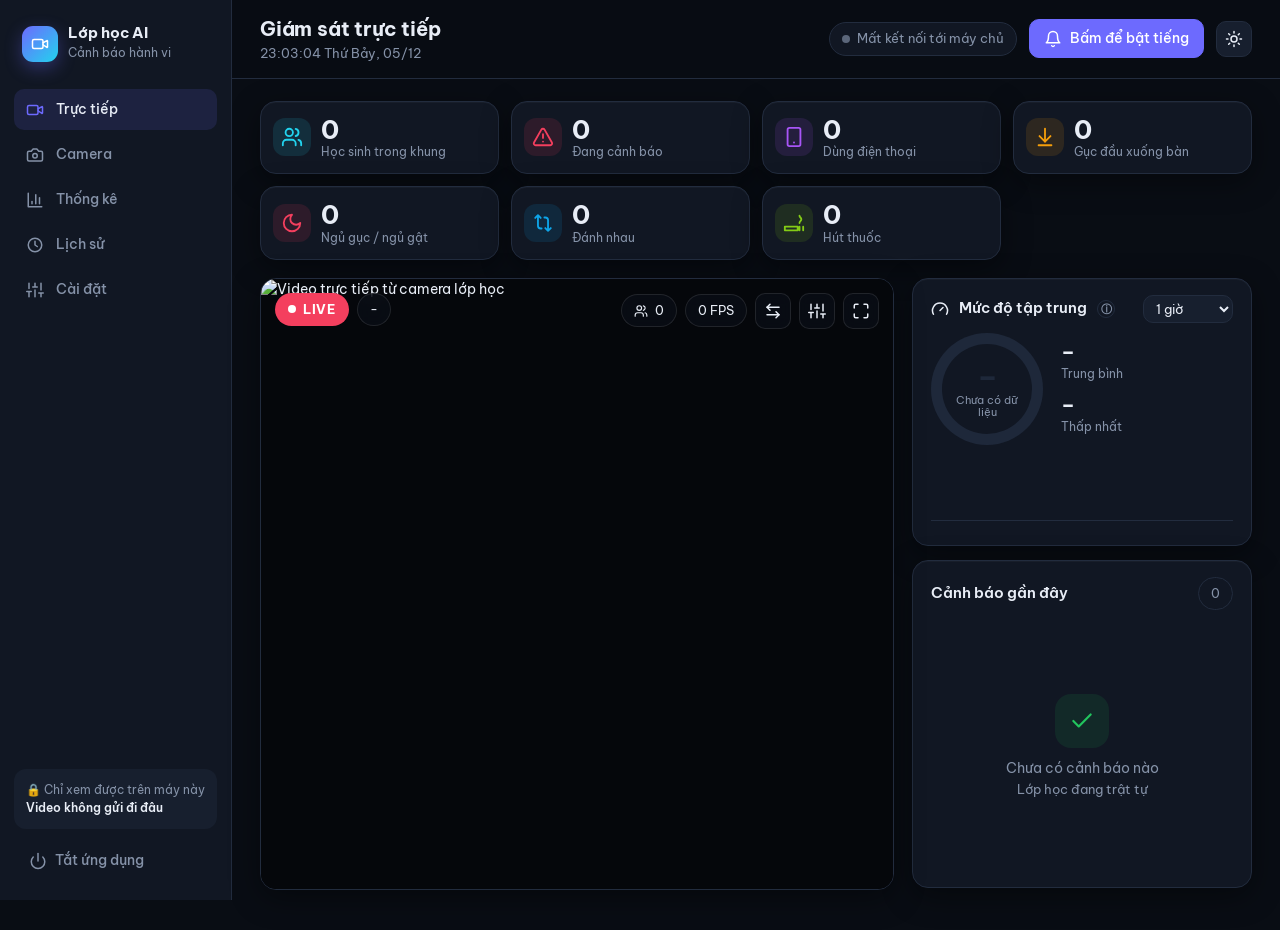
==== commit ebe93e2b: "Giảm độ trễ cảnh báo đánh nhau: tăng tốc lên 8 hình/giây khi hai người ở gần, xác nhận 0,5 giây, mặc" ====
--- a/web/index.html
+++ b/web/index.html
@@ -678,9 +678,9 @@
 
           <div class="tab" id="tab-adv">
             <div class="card"><div class="card-h"><h2>Tốc độ xử lý</h2></div><div class="card-b">
-              <div class="field"><label>Số hình xử lý mỗi giây (mỗi camera)<small>Số khung hình AI xử lý mỗi giây cho mỗi camera. Điện thoại, nằm gục, ngủ gật, hút thuốc đều kéo dài vài giây nên 1–5 hình/giây là đủ. Khi phát hiện người đứng sát nhau và hình chuyển động mạnh, hệ thống tự tăng lên 5 hình/giây để bắt đánh nhau</small></label>
-                <select id="max_fps" style="width:170px"><option value="0">Không giới hạn</option><option value="1">1 hình/giây (tiết kiệm nhất)</option><option value="2">2 hình/giây</option><option value="3">3 hình/giây</option><option value="5">5 hình/giây (khuyến nghị)</option><option value="10">10 hình/giây</option><option value="15">15 hình/giây</option></select></div>
-              <div class="hint">Càng thấp càng nhẹ máy và chạy được nhiều camera, nhưng đánh nhau cần hình dày nên hệ thống tự tăng lên 5 hình/giây khi thấy người đứng sát nhau và chuyển động mạnh.</div>
+              <div class="field"><label>Số hình xử lý mỗi giây (mỗi camera)<small>Số khung hình AI xử lý mỗi giây cho mỗi camera. Điện thoại, nằm gục, ngủ gật, hút thuốc đều kéo dài vài giây nên 1–5 hình/giây là đủ. Khi phát hiện người đứng sát nhau và hình chuyển động mạnh, hệ thống tự tăng lên 8 hình/giây để bắt đánh nhau</small></label>
+                <select id="max_fps" style="width:170px"><option value="0">Không giới hạn</option><option value="1">1 hình/giây (tiết kiệm nhất)</option><option value="2">2 hình/giây (khuyến nghị)</option><option value="3">3 hình/giây</option><option value="5">5 hình/giây</option><option value="10">10 hình/giây</option><option value="15">15 hình/giây</option></select></div>
+              <div class="hint">Càng thấp càng nhẹ máy và chạy được nhiều camera, nhưng đánh nhau cần hình dày nên hệ thống tự tăng lên 8 hình/giây khi thấy người đứng sát nhau và chuyển động mạnh.</div>
             </div></div>
             <div style="height:18px"></div>
             <div class="card"><div class="card-h"><h2>Nhiều camera</h2><div class="spacer"></div><span class="chip" id="hwChip">-</span></div><div class="card-b">
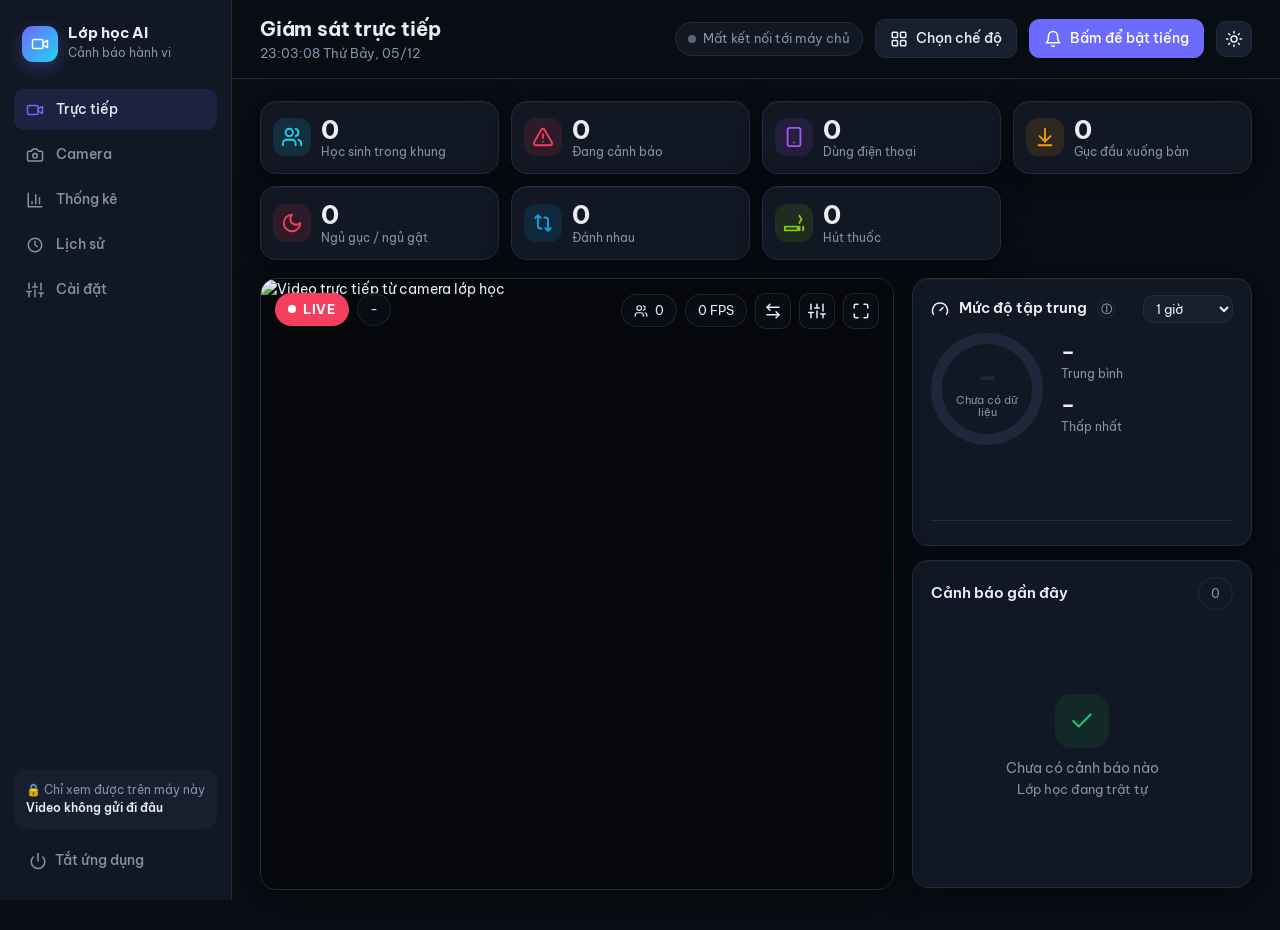
==== commit dad908cc: "Thêm chế độ Lớp học / Hành lang, mô hình hành vi mới cho lớp học, công cụ chuẩn hóa dữ liệu và huấn " ====
--- a/web/index.html
+++ b/web/index.html
@@ -97,7 +97,7 @@
   .muted { color: var(--muted); }
 
   /* ---------- KPI */
-  .kpis { display: grid; grid-template-columns: repeat(7, minmax(0, 1fr)); gap: 12px; margin-bottom: 18px; }
+  .kpis { display: grid; grid-auto-flow: column; grid-auto-columns: minmax(0, 1fr); gap: 12px; margin-bottom: 18px; }   /* số ô tùy chế độ: tự dàn đều hết hàng */
   .kpi { padding: 14px 12px; display: flex; align-items: center; gap: 10px; }
   .kpi .ic { width: 38px; height: 38px; border-radius: 12px; display: grid; place-items: center; flex: none; }
   .kpi .ic svg { width: 22px; height: 22px; }
@@ -127,9 +127,6 @@
   .ov button { background: #0b0f17b3; border-color: #ffffff1a; color: #e8edf6; backdrop-filter: blur(8px); }
   .live-badge { background: var(--bad) !important; border-color: transparent !important; color: #fff !important; font-weight: 700; letter-spacing: .05em; }
   .live-badge .dot { background: #fff; animation: blink 1.2s infinite; }
-  .banner { position: absolute; left: 14px; right: 14px; bottom: 14px; display: none; gap: 10px; align-items: center; padding: 12px 16px;
-            border-radius: 12px; background: #f43f5ee6; color: #fff; font-weight: 600; backdrop-filter: blur(6px); }
-  .banner.show { display: flex; }
 
   .feed-card { display: flex; flex-direction: column; height: calc(100vh - 290px); min-height: 320px; }
   .feed { flex: 1; overflow-y: auto; padding: 12px 12px 14px; display: flex; flex-direction: column; gap: 8px; }
@@ -231,9 +228,6 @@
   .tile .tl { position: absolute; top: 10px; left: 10px; display: flex; gap: 6px; }
   .tile .tr { position: absolute; top: 10px; right: 10px; display: flex; gap: 6px; }
   .tile .chip { background: #0b0f17b3; border-color: #ffffff1a; color: #e8edf6; padding: 3px 10px; font-size: 12px; backdrop-filter: blur(8px); }
-  .tile .tb { position: absolute; left: 8px; right: 8px; bottom: 8px; display: none; padding: 7px 12px; border-radius: 10px;
-              background: #f43f5ee6; color: #fff; font-weight: 600; font-size: 13px; }
-  .tile.alarm .tb { display: block; }
   .nocam { display: none; text-align: center; padding: 50px 20px; }
   .nocam.show { display: block; }
   .nocam .big { width: 60px; height: 60px; margin: 0 auto 12px; border-radius: 18px; display: grid; place-items: center; background: var(--accent-soft); color: var(--accent); }
@@ -329,7 +323,7 @@
   .toast.show { transform: translate(-50%, 0); opacity: 1; visibility: visible; }
 
   /* ---------- Màn hình nhỏ */
-  @media (max-width: 1280px) { .kpis { grid-template-columns: repeat(4, minmax(0, 1fr)); } .live { grid-template-columns: minmax(0, 1fr) 340px; } }
+  @media (max-width: 1280px) { .kpis { grid-auto-flow: row; grid-template-columns: repeat(4, minmax(0, 1fr)); } .live { grid-template-columns: minmax(0, 1fr) 340px; } }
   @media (max-width: 1024px) {
     .live, .stats-grid { grid-template-columns: 1fr; }
     .stage img { height: auto; aspect-ratio: 16 / 9; min-height: 0; }
@@ -346,7 +340,7 @@
     .top .hide-sm, .hide-sm { display: none; }
     .ov.tl .chip:not(.live-badge) { display: none; }
     .page { padding: 16px 16px 96px; }
-    .kpis { grid-template-columns: repeat(2, minmax(0, 1fr)); gap: 10px; order: 2; margin: 14px 0 0; }
+    .kpis { grid-auto-flow: row; grid-template-columns: repeat(2, minmax(0, 1fr)); gap: 10px; order: 2; margin: 14px 0 0; }
     #page-live.active { display: flex; flex-direction: column; }
     .kpi { padding: 12px; gap: 10px; } .kpi .ic { width: 36px; height: 36px; } .kpi .v { font-size: 22px; }
     .sources { grid-template-columns: 1fr; }
@@ -389,6 +383,23 @@
   .fchart .axis { font-size: 11px; }
   @media (max-width: 820px) { .ov.tr .chip { display: none; } }
   @media (max-width: 1024px) { .rcol { height: auto; } .rcol .feed-card { height: 460px; flex: none; } }
+  /* ---- chọn chế độ khi mở app ---- */
+  .modeov { position: fixed; inset: 0; z-index: 100; display: none; place-items: center; padding: 16px;
+            background: color-mix(in srgb, var(--bg) 92%, transparent); backdrop-filter: blur(6px); }
+  .modeov.open { display: grid; }
+  .modebox { width: min(720px, 100%); text-align: center; }
+  .modebox h2 { margin: 0 0 6px; font-size: 24px; }
+  .modebox p { margin: 0 0 22px; color: var(--muted); }
+  .modecards { display: grid; grid-template-columns: repeat(auto-fit, minmax(240px, 1fr)); gap: 14px; }
+  .modecard { display: flex; flex-direction: column; align-items: flex-start; justify-content: flex-start; gap: 6px;
+              white-space: normal; height: auto; text-align: left; padding: 22px; border-radius: 16px;
+              border: 1px solid var(--border); background: var(--surface); cursor: pointer; color: var(--text); font: inherit; }
+  .modeov [hidden] { display: none !important; }
+  .modecard:hover { border-color: var(--accent); box-shadow: 0 8px 24px #6d6afe30; }
+  .modecard.last { border-color: var(--accent); }
+  .modecard b { display: block; font-size: 20px; }
+  .modecard span { display: block; color: var(--muted); font-size: 13px; line-height: 1.45; }
+  .modecard em { display: block; margin-top: 8px; font-style: normal; font-size: 12px; color: var(--accent); }
 </style>
 </head>
 <body>
@@ -429,6 +440,15 @@
   <symbol id="i-gauge" viewBox="0 0 24 24"><path d="m12 14 4-4"/><path d="M3.3 19a10 10 0 1 1 17.4 0"/></symbol>
 </svg>
 
+<div class="modeov" id="modeModal">
+  <div class="modebox">
+    <h2>Chọn chế độ giám sát</h2>
+    <p>Chỉ chạy các mô hình cần cho nơi đặt camera, nên nhẹ và nhanh hơn.</p>
+    <div class="modecards" id="modeCards"></div>
+    <button class="ghost" id="modeCancel" style="margin-top:18px" hidden onclick="$('modeModal').classList.remove('open')">Hủy</button>
+  </div>
+</div>
+
 <div class="app">
   <nav class="side">
     <div class="brand">
@@ -449,6 +469,7 @@
       <div><h1 id="title">Giám sát trực tiếp</h1><div class="sub hide-sm" id="clock"></div></div>
       <div class="spacer"></div>
       <span class="chip"><span class="dot" id="dot"></span><span id="srcName">Đang kết nối...</span></span>
+      <button id="modeBtn" title="Đổi chế độ giám sát" onclick="openMode(true)"><svg class="i"><use href="#i-grid"/></svg><span id="modeName">Chọn chế độ</span></button>
       <button id="soundBtn" title="Âm thanh cảnh báo"><svg class="i"><use href="#i-bell"/></svg><span>Âm thanh</span></button>
       
       <button class="icon" id="themeBtn" title="Đổi giao diện sáng/tối"><svg class="i"><use href="#i-sun"/></svg></button>
@@ -487,7 +508,6 @@
               <div class="vsl"><label>Phóng to giữa khung <b id="vZmV">1.0×</b><small>Học sinh ngồi xa trông nhỏ</small></label><input type="range" id="vZm" min="1" max="3" step="0.1"></div>
               <div class="vrow"><button class="ghost" onclick="setView({flip_h:false, flip_v:false, rotate:0, brightness:0, zoom:1})">Đặt lại</button></div>
             </div>
-            <div class="banner" id="banner"><svg class="i"><use href="#i-alert"/></svg><span id="bannerText"></span></div>
           </div>
           <div class="camgrid" id="camGrid"></div>
           <div class="card nocam" id="noCam">
@@ -896,7 +916,8 @@
 
 // ---------- nhiều camera: danh sách, thẻ chọn, lưới xem
 const esc = t => String(t ?? "").replace(/[&<>"']/g, c => ({ "&": "&amp;", "<": "&lt;", ">": "&gt;", '"': "&quot;", "'": "&#39;" }[c]));
-let cams = [], overview = {}, counts = {}, countsBy = {}, stageCam = null, tabsSig = "";
+let cams = [], overview = {}, counts = {}, countsBy = {}, stageCam = null, tabsSig = "", stageWasRunning = false, bootId = null;
+$("stageImg").onerror = () => setTimeout(() => { if (stageCam) $("stageImg").src = `/video/${stageCam}?t=${Date.now()}`; }, 1000);
 let sel = (() => { try { return localStorage.getItem("selCam") || "all"; } catch { return "all"; } })();
 const camById = id => cams.find(c => c.id === id);
 const selCams = () => sel === "all" ? cams : cams.filter(c => c.id === sel);
@@ -927,10 +948,13 @@
     $("camGrid").innerHTML = cams.map(c => `<div class="tile" data-id="${c.id}" onclick="selectCam('${c.id}')">
         <img alt="${esc(c.name)}" src="/api/cameras/${c.id}/frame.jpg?t=${Date.now()}">
         <div class="tl"><span class="chip"><span class="dot" data-dot></span>${esc(c.name)}</span></div>
-        <div class="tr"><span class="chip" data-info>-</span></div><div class="tb" data-banner></div></div>`).join("");
+        <div class="tr"><span class="chip" data-info>-</span></div></div>`).join("");
   }
   if (!none && !grid) {
-    if (stageCam !== sel) { stageCam = sel; $("stageImg").src = `/video/${sel}`; }
+    const run = c => c && c.state === "running";
+    const nowRun = run(camById(sel));
+    if (stageCam !== sel || (nowRun && !stageWasRunning)) { stageCam = sel; $("stageImg").src = `/video/${sel}?t=${Date.now()}`; }   // camera chạy lại (đổi chế độ...) -> nối lại luồng
+    stageWasRunning = nowRun;
   } else if (stageCam) { stageCam = null; $("stageImg").removeAttribute("src"); }
 }
 
@@ -975,15 +999,12 @@
     t.classList.toggle("alarm", c.warning > 0);
     t.querySelector("[data-dot]").className = "dot " + (c.warning ? "alarm" : c.state === "running" ? "on" : "");
     t.querySelector("[data-info]").textContent = c.state === "running" ? `${c.people} HS · ${c.fps} FPS` : STATE[c.state];
-    t.querySelector("[data-banner]").textContent = c.announcements.join("  ·  ");
   });
   // khung xem 1 camera
   const c = camById(sel);
   if (c) {
     $("ovSrc").textContent = c.name; $("fps").textContent = c.fps + " FPS"; $("ovPeople").textContent = c.people;
     $("stage").classList.toggle("alarm", c.warning > 0);
-    $("banner").classList.toggle("show", c.announcements.length > 0);
-    $("bannerText").textContent = c.announcements.join("  ·  ");
     if (c.view && !viewBusy_pending()) { view = c.view; renderView(); }
   }
 }
@@ -1040,6 +1061,8 @@
 async function poll() {
   try {
     const s = await api("/api/status?after=" + lastId);
+    if (s.boot && bootId && s.boot !== bootId) return location.reload();   // app vừa khởi động lại: tải lại trang để nối lại video
+    bootId = s.boot || bootId;
     cams = s.cameras; overview = s.overview; lastHw = s.hw; counts = s.counts; countsBy = s.counts_by_camera || {};
     renderLive(); renderCamStatus(); renderKpis();
     const running = cams.filter(c => c.state === "running").length, warn = overview.warning;
@@ -1414,6 +1437,32 @@
   $("qrModal").classList.add("open");
 }
 
+// ---------- chế độ giám sát (lớp học / hành lang)
+let modeInfo = null;
+function applyMode() {
+  const cur = modeInfo && modeInfo.modes.find(m => m.id === modeInfo.mode);
+  $("modeName").textContent = cur ? cur.ten : "Chọn chế độ";
+  for (const b of ["phone", "head_down", "sleeping", "fighting", "smoking"]) {   // chỉ hiện ô thống kê của chế độ đang chạy
+    const card = $("c-" + b) && $("c-" + b).closest(".kpi");
+    if (card) card.style.display = !cur || cur.behaviors.includes(b) ? "" : "none";
+  }
+}
+function openMode(cancelable) {
+  $("modeCards").innerHTML = modeInfo.modes.map(m =>
+    `<button class="modecard ${m.id === (modeInfo.mode || modeInfo.last) ? "last" : ""}" onclick="pickMode('${m.id}')">
+       <b>${m.ten}</b><span>${m.mo_ta}</span>${m.id === modeInfo.mode ? "<em>Đang chạy</em>" : m.id === modeInfo.last ? "<em>Lần trước bạn chọn</em>" : ""}</button>`).join("");
+  $("modeCancel").hidden = !cancelable;
+  $("modeModal").classList.add("open");
+}
+async function pickMode(id) {
+  if (modeInfo.mode && modeInfo.mode !== id && !confirm("Đổi chế độ sẽ dừng và nạp lại mô hình, mất vài giây. Tiếp tục?")) return;
+  $("modeModal").classList.remove("open");
+  toast("Đang nạp mô hình...");
+  try { modeInfo = await post("/api/mode", { mode: id }); applyMode(); poll(); }
+  catch (e) { toast("Không đổi được chế độ: " + e.message); openMode(!!modeInfo.mode); }
+}
+api("/api/mode").then(i => { modeInfo = i; applyMode(); if (!i.mode && i.modes.length) openMode(false); }).catch(() => {});
+
 renderTheme(); renderSoundBtn(); route(); poll(); loadFocus(); renderFeed();
 api("/api/info").then(i => { info = i; }).catch(() => {});
 setInterval(poll, 1000);
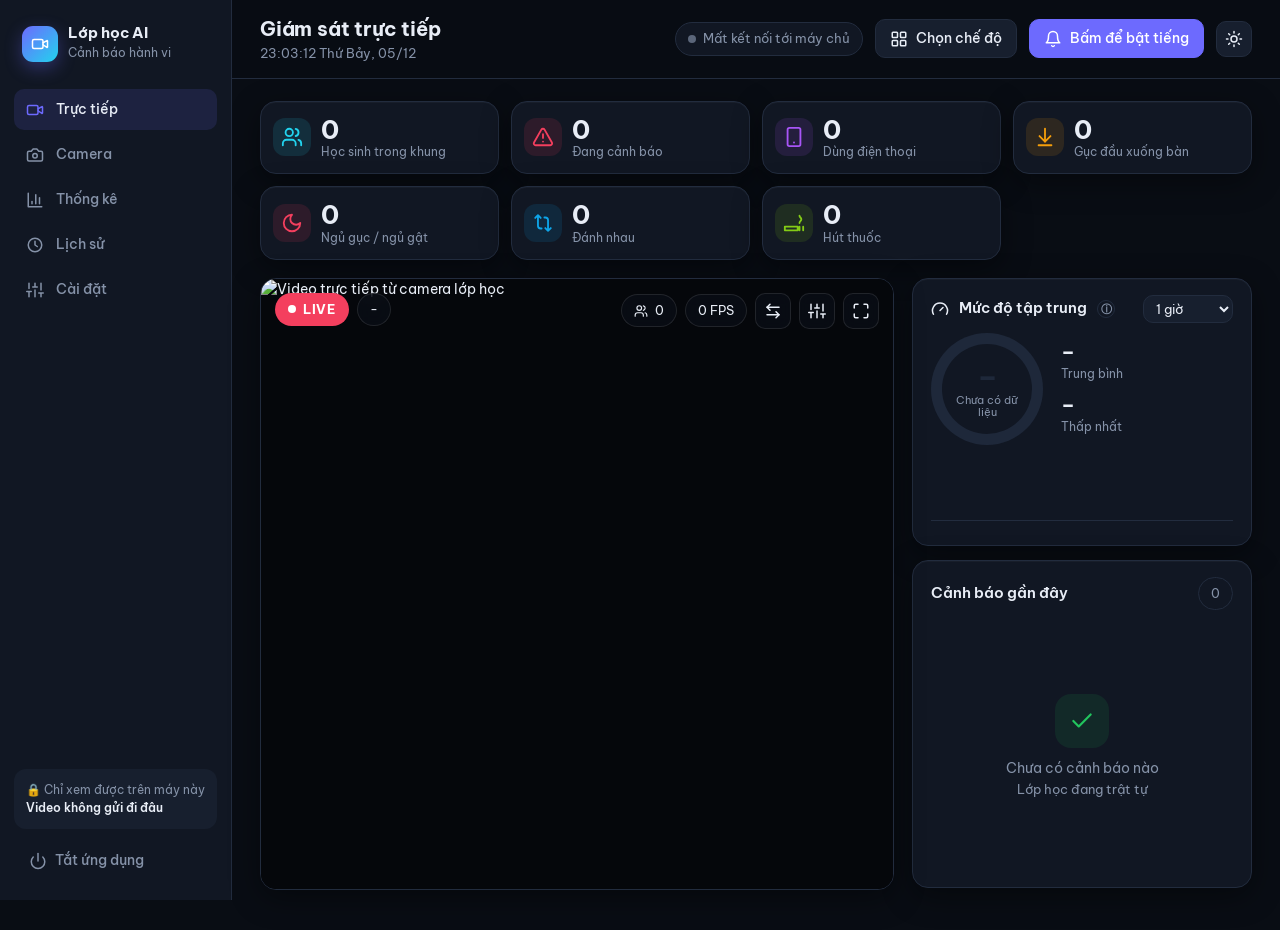
==== commit f221b936: "Gục đầu bằng khung xương thành tùy chọn trong Cài đặt (mặc định tắt) Khung xương báo nhầm bạn đang c" ====
--- a/web/index.html
+++ b/web/index.html
@@ -623,7 +623,9 @@
         <div class="set-body">
           <div class="tab on" id="tab-detect">
             <div class="card"><div class="card-h"><h2>Độ nhạy nhận diện</h2></div><div class="card-b">
-              <div class="field"><label>Mức coi là nằm gục xuống bàn<small>Chỉ khi đầu thấp ngang hoặc dưới vai mới tính (0 = ngang vai). Cúi đọc/viết bài không bị báo. Tăng lên nếu muốn nhạy hơn</small></label>
+              <div class="field"><label>Nhận biết gục đầu bằng khung xương<small>Mặc định tắt: mô hình AI đã nhận ra bạn nằm gục úp mặt. Khung xương dễ báo nhầm bạn đang cúi viết bài và hay sót bạn ngồi xa. Chỉ nên bật khi camera đặt gần, thấy rõ vai và đầu</small></label>
+                <label class="switch"><input type="checkbox" id="head_down_pose"><span></span></label></div>
+              <div class="field"><label>Mức coi là nằm gục xuống bàn (chỉ khi bật khung xương)<small>Chỉ khi đầu thấp ngang hoặc dưới vai mới tính (0 = ngang vai). Cúi đọc/viết bài không bị báo. Tăng lên nếu muốn nhạy hơn</small></label>
                 <input type="range" id="head_down_ratio" min="-0.1" max="0.4" step="0.01"><b id="v-head_down_ratio" class="val"></b></div>
               <div class="field"><label>Báo dùng điện thoại sau<small>giây cầm điện thoại liên tục</small></label><input type="number" id="phone_seconds" min="0.5" step="0.5"></div>
               <div class="field"><label>Báo nằm gục xuống bàn sau<small>giây nằm gục liên tục</small></label><input type="number" id="head_down_seconds" min="1" step="0.5"></div>
@@ -1350,7 +1352,7 @@
 // ---------- cài đặt (tự động lưu)
 const NUM_KEYS = ["head_down_ratio", "phone_seconds", "head_down_seconds", "sleeping_seconds", "cooldown", "imgsz", "keep_days", "max_storage_mb", "max_cameras", "parallel", "max_fps"];
 const TXT_KEYS = ["telegram_token", "telegram_chat_id"];
-const CHK_KEYS = ["save_snapshots", "show_skeleton", "server_sound", "autostart", "multi_camera"];
+const CHK_KEYS = ["save_snapshots", "show_skeleton", "head_down_pose", "server_sound", "autostart", "multi_camera"];
 let saveTimer, loadingSettings = false;
 async function loadInfo() {
   info = await api("/api/info");
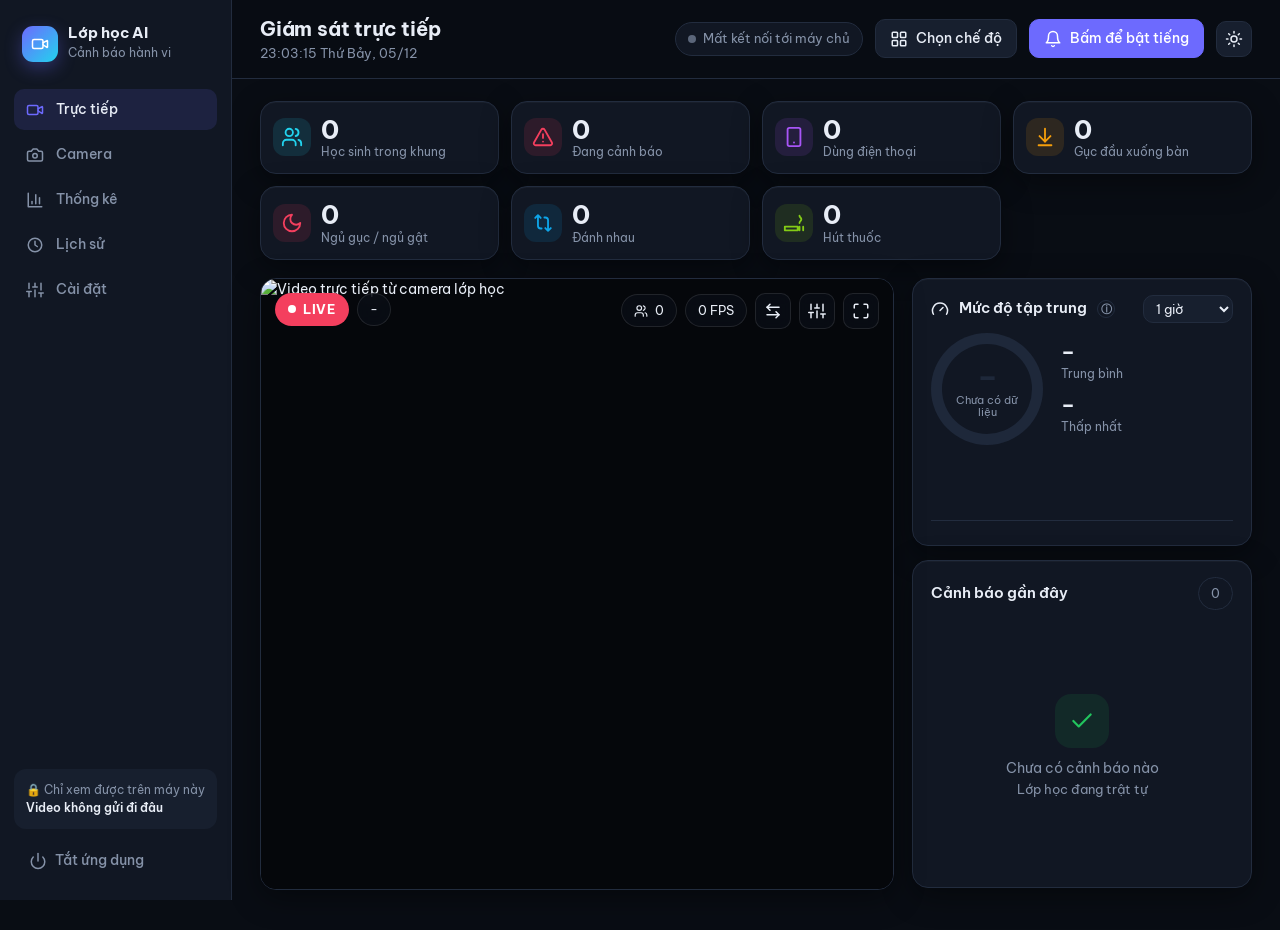
==== commit 163ae586: "Giảm báo nhầm gục đầu: gộp khung trùng, khung xương có điều kiện không thấy mặt, siết kiểm tra chéo " ====
--- a/web/index.html
+++ b/web/index.html
@@ -623,7 +623,7 @@
         <div class="set-body">
           <div class="tab on" id="tab-detect">
             <div class="card"><div class="card-h"><h2>Độ nhạy nhận diện</h2></div><div class="card-b">
-              <div class="field"><label>Nhận biết gục đầu bằng khung xương<small>Mặc định tắt: mô hình AI đã nhận ra bạn nằm gục úp mặt. Khung xương dễ báo nhầm bạn đang cúi viết bài và hay sót bạn ngồi xa. Chỉ nên bật khi camera đặt gần, thấy rõ vai và đầu</small></label>
+              <div class="field"><label>Nhận biết gục đầu bằng khung xương<small>Bổ sung cho mô hình AI (hay sót bạn nằm gục ở xa). Chỉ báo khi đầu thấp và không thấy mặt, nên bạn cúi viết bài không bị báo. Tắt nếu thấy báo nhầm</small></label>
                 <label class="switch"><input type="checkbox" id="head_down_pose"><span></span></label></div>
               <div class="field"><label>Mức coi là nằm gục xuống bàn (chỉ khi bật khung xương)<small>Chỉ khi đầu thấp ngang hoặc dưới vai mới tính (0 = ngang vai). Cúi đọc/viết bài không bị báo. Tăng lên nếu muốn nhạy hơn</small></label>
                 <input type="range" id="head_down_ratio" min="-0.1" max="0.4" step="0.01"><b id="v-head_down_ratio" class="val"></b></div>
